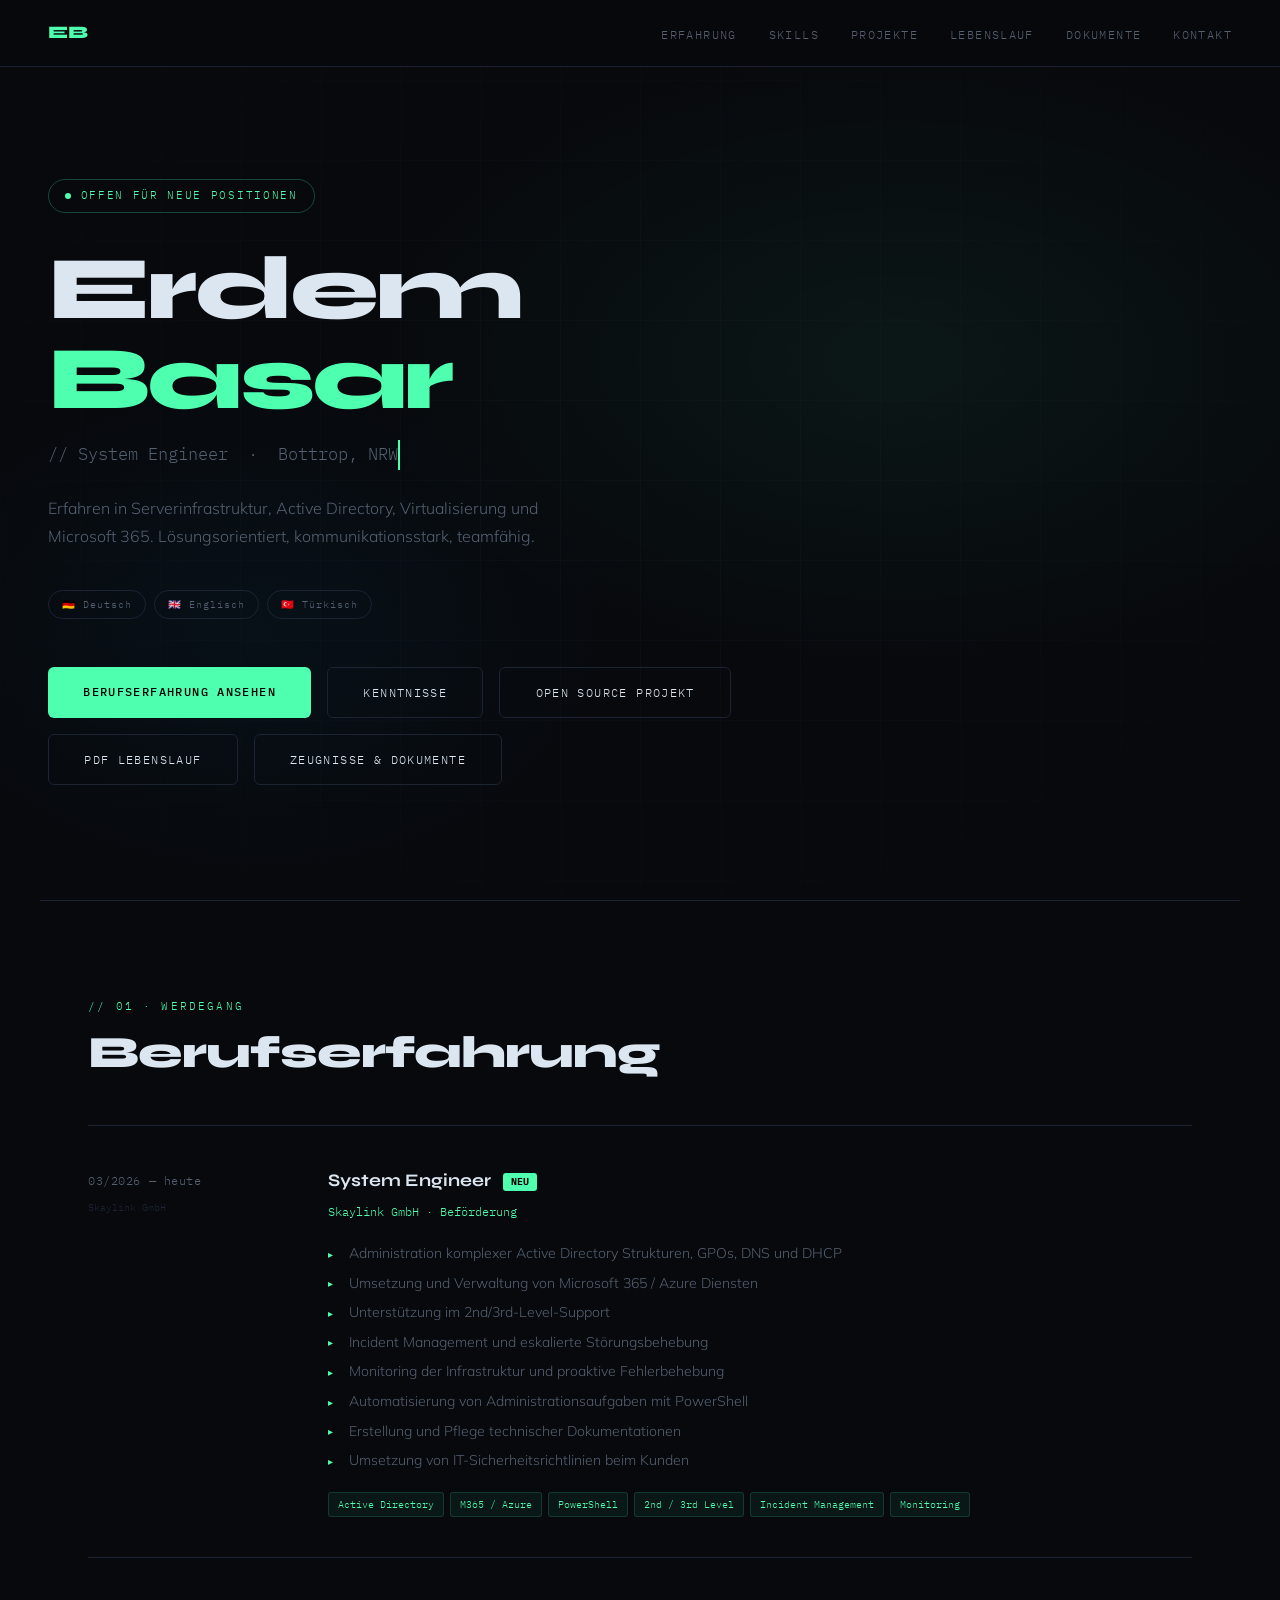
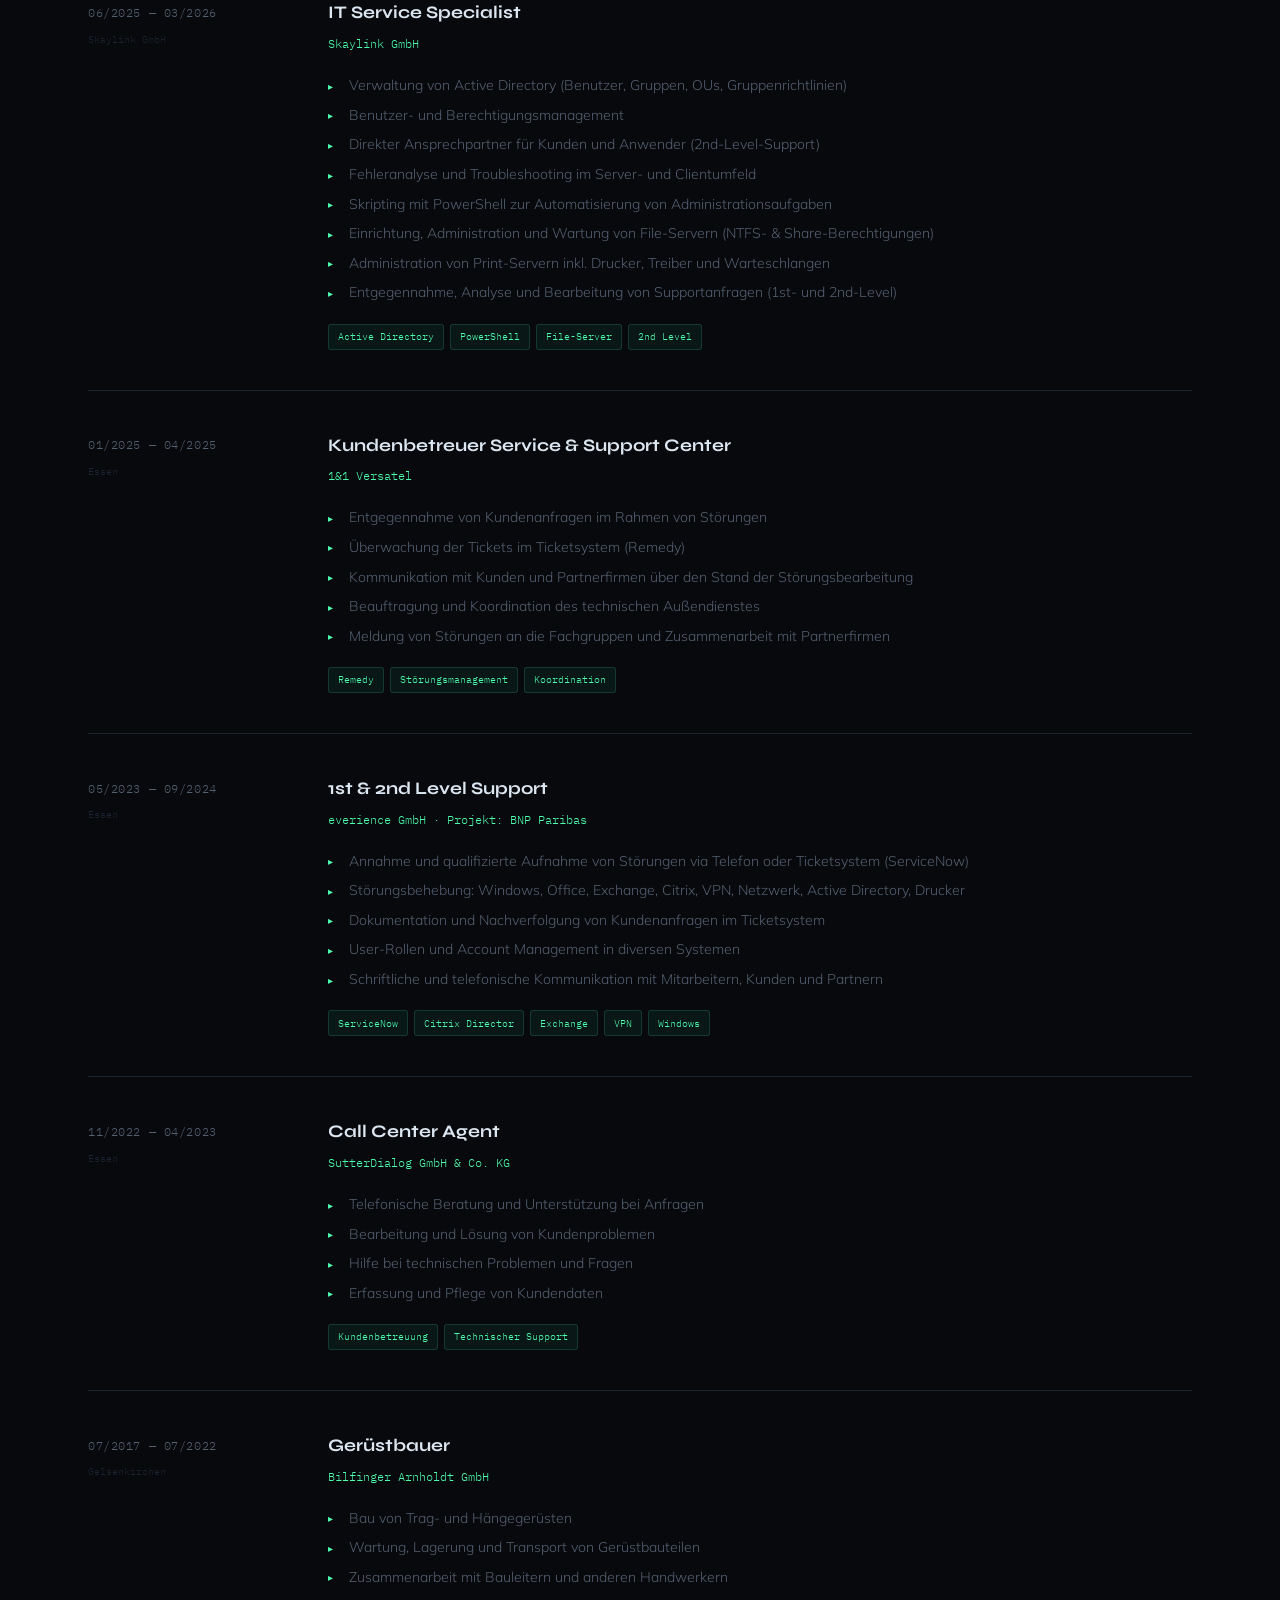
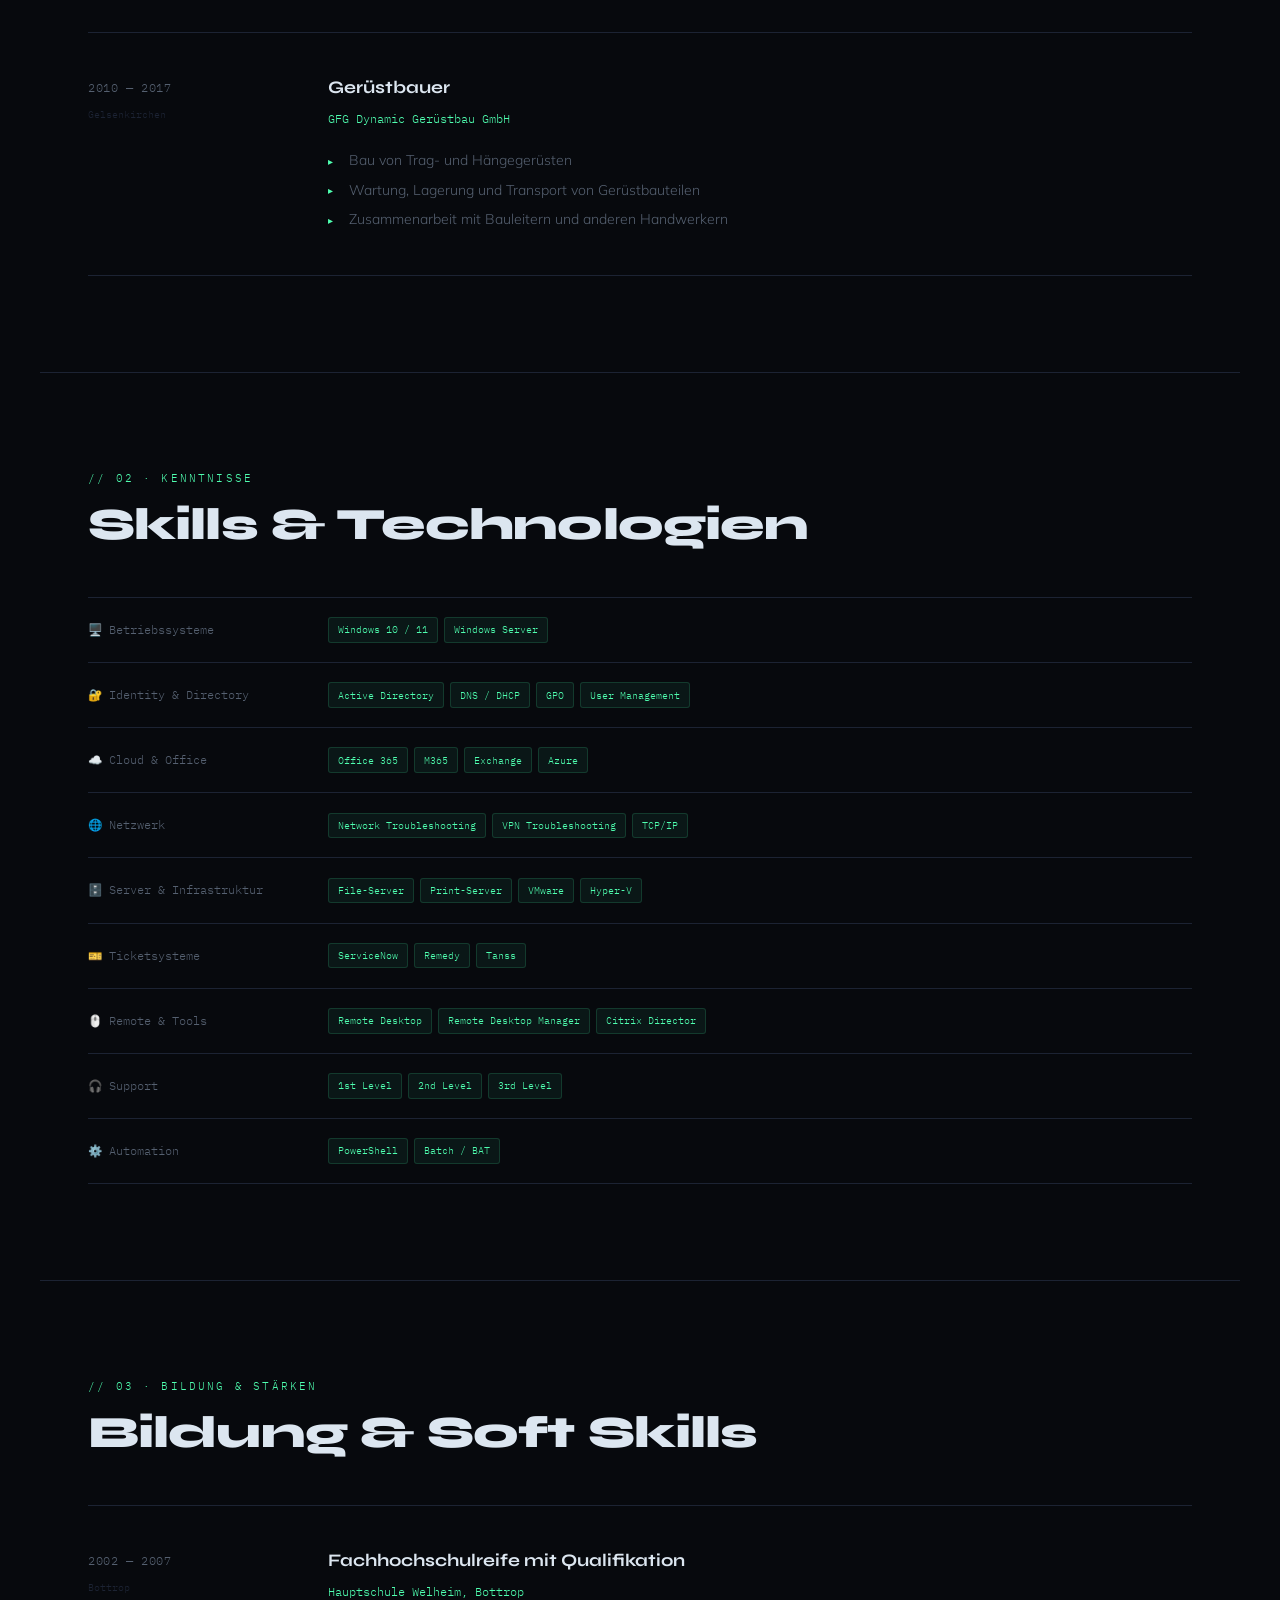
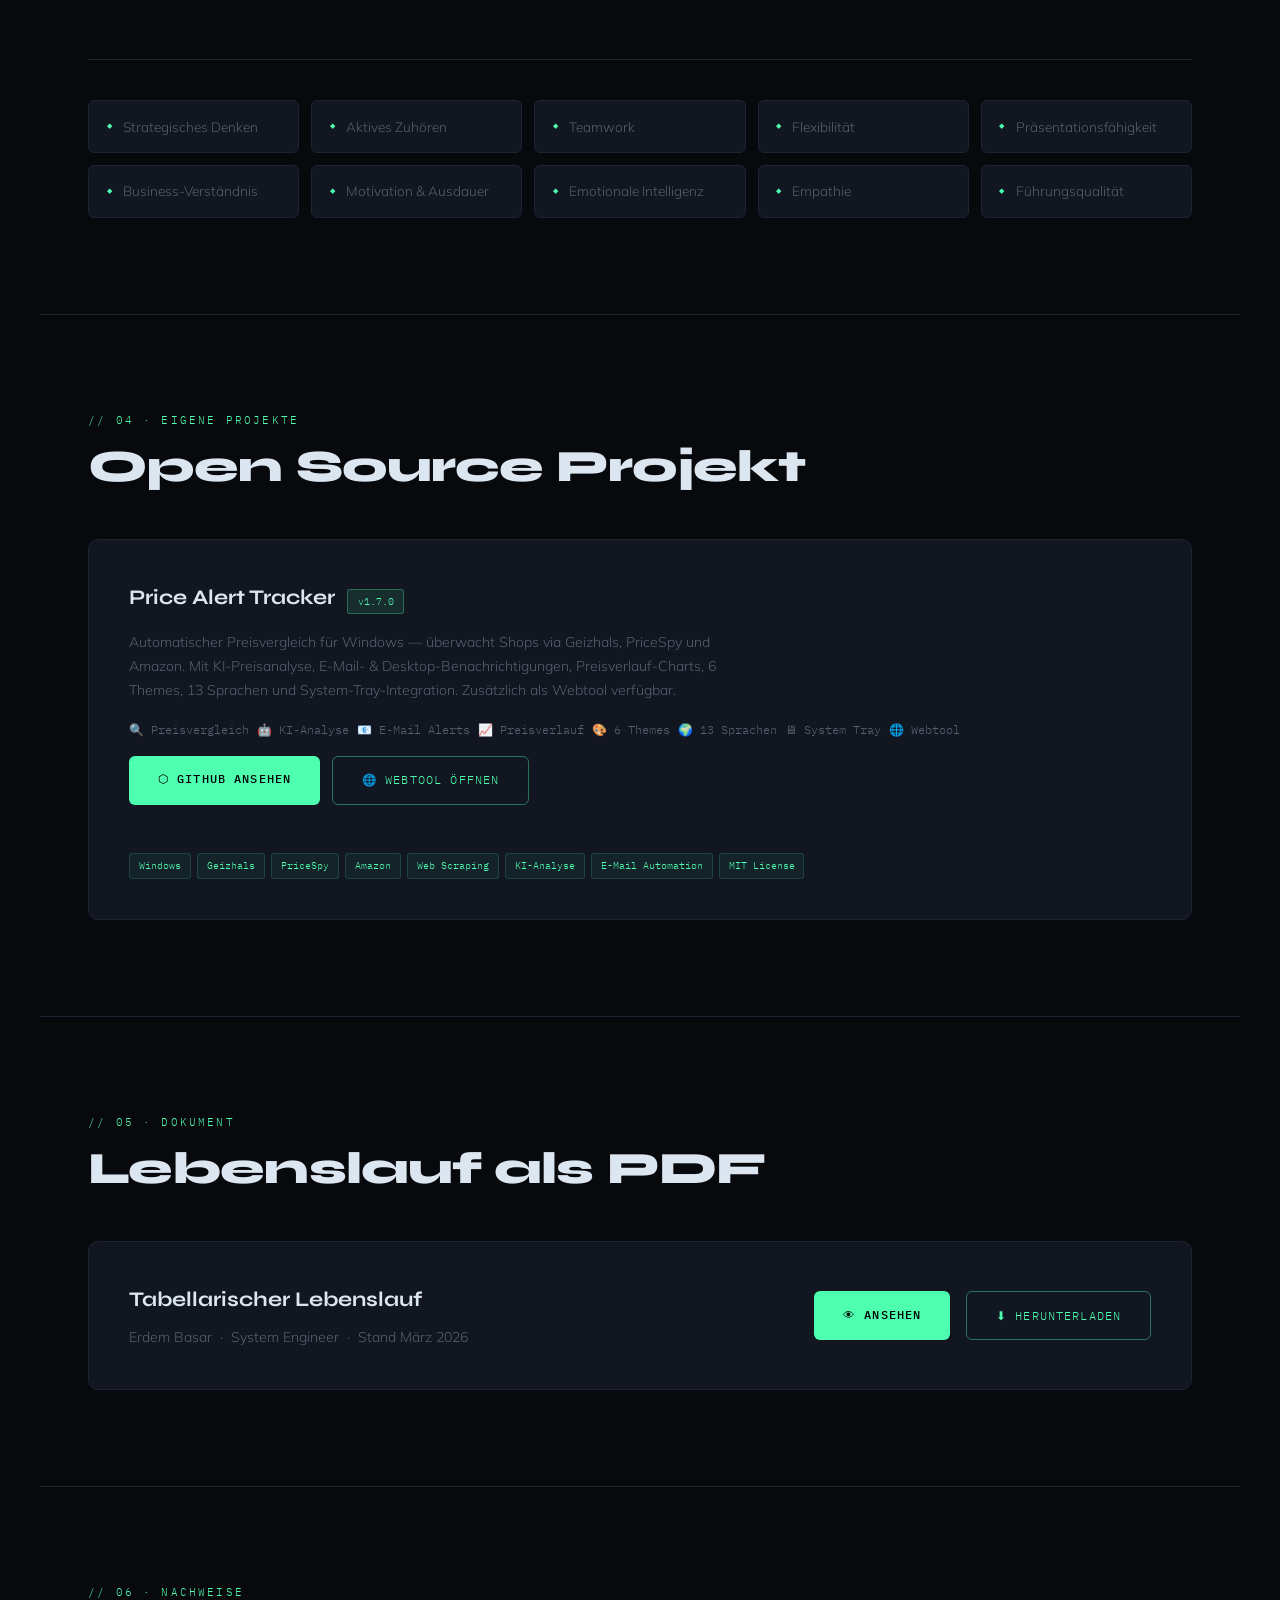
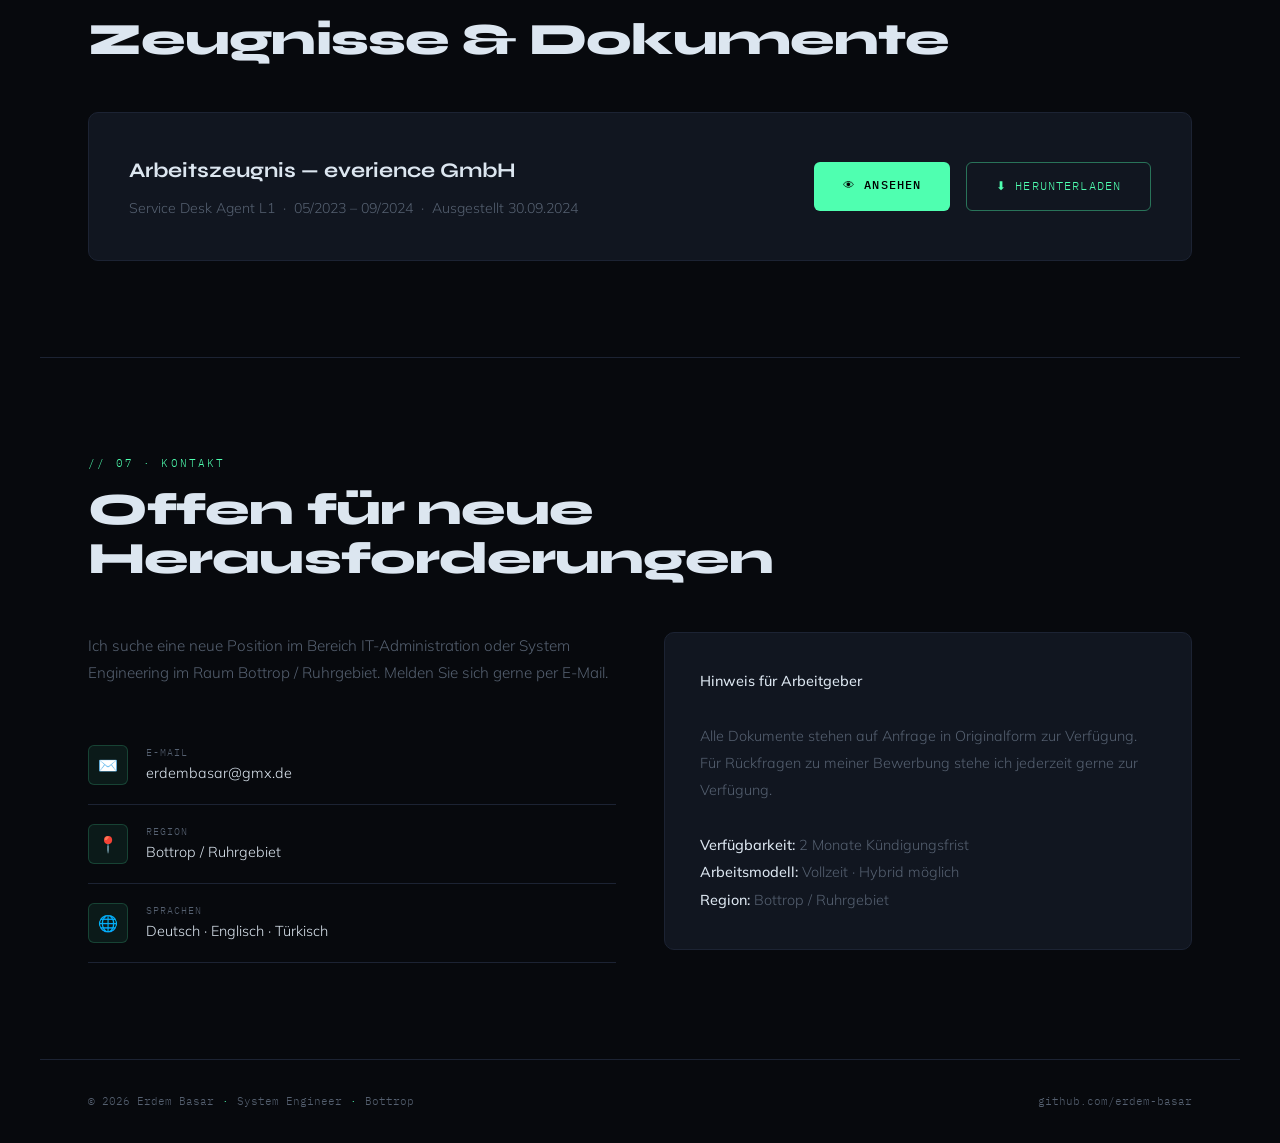
==== index.html @ 54cda522 "Update availability to 2-month notice period Co-Authored-By: Claude Opus 4.6 <noreply@anthropic.com>" ====
<!DOCTYPE html>
<html lang="de">
<head>
  <meta charset="UTF-8">
  <meta name="viewport" content="width=device-width, initial-scale=1.0">
  <title>Erdem Basar — System Engineer | IT-Spezialist</title>
  <meta name="description" content="Erdem Basar — System Engineer mit Erfahrung in IT-Infrastruktur, Netzwerktechnik und Systemadministration. Lebenslauf und Portfolio.">
  <meta name="keywords" content="Erdem Basar, System Engineer, IT-Spezialist, Systemadministrator, Netzwerktechnik, Lebenslauf">
  <meta name="author" content="Erdem Basar">
  <meta name="robots" content="index, follow">
  <link rel="canonical" href="https://erdembasar.de/">
  <meta property="og:type" content="website">
  <meta property="og:title" content="Erdem Basar — System Engineer">
  <meta property="og:description" content="System Engineer mit Erfahrung in IT-Infrastruktur, Netzwerktechnik und Systemadministration.">
  <meta property="og:url" content="https://erdembasar.de/">
  <meta property="og:locale" content="de_DE">
  <meta name="twitter:card" content="summary">
  <meta name="twitter:title" content="Erdem Basar — System Engineer">
  <meta name="twitter:description" content="System Engineer mit Erfahrung in IT-Infrastruktur, Netzwerktechnik und Systemadministration.">
  <script type="application/ld+json">
  {
    "@context": "https://schema.org",
    "@type": "Person",
    "name": "Erdem Basar",
    "jobTitle": "System Engineer",
    "url": "https://erdembasar.de",
    "sameAs": ["https://github.com/erdem-basar"]
  }
  </script>
  <link rel="icon" type="image/svg+xml" href="favicon.svg">
  <link href="https://fonts.googleapis.com/css2?family=Syne:wght@400;600;700;800&family=IBM+Plex+Mono:wght@400;500&family=Mulish:wght@300;400;500&display=swap" rel="stylesheet">
  <style>
    *, *::before, *::after { box-sizing: border-box; margin: 0; padding: 0; }
    :root {
      --bg: #07090d; --surface: #0d1117; --card: #111620;
      --border: #1c2333; --accent: #4fffb0; --text: #dce6f0;
      --muted: #556070; --syne: 'Syne', sans-serif;
      --mono: 'IBM Plex Mono', monospace; --body: 'Mulish', sans-serif;
    }
    html { scroll-behavior: smooth; }
    body { background: var(--bg); color: var(--text); font-family: var(--body); font-weight: 300; line-height: 1.75; overflow-x: hidden; }

    nav { position: fixed; top: 0; left: 0; right: 0; z-index: 99; display: flex; align-items: center; justify-content: space-between; padding: 1.1rem 3rem; background: rgba(7,9,13,.94); backdrop-filter: blur(20px); border-bottom: 1px solid var(--border); }
    .logo { font-family: var(--syne); font-weight: 800; font-size: 1.1rem; color: var(--accent); text-decoration: none; }
    .nav-links { display: flex; gap: 2rem; list-style: none; }
    .nav-links a { font-family: var(--mono); font-size: .72rem; letter-spacing: .12em; text-transform: uppercase; color: var(--muted); text-decoration: none; transition: color .2s; }
    .nav-links a { position: relative; }
    .nav-links a::after { content: ''; position: absolute; bottom: -4px; left: 0; width: 0; height: 1px; background: var(--accent); transition: width .3s ease; }
    .nav-links a:hover { color: var(--accent); }
    .nav-links a:hover::after { width: 100%; }

    .hero { min-height: 100vh; display: flex; align-items: center; padding: 9rem 3rem 5rem; position: relative; overflow: hidden; }
    .hero-bg { position: absolute; inset: 0; z-index: 0; background: radial-gradient(ellipse 60% 50% at 70% 40%, rgba(78,255,176,.06) 0%, transparent 70%), radial-gradient(ellipse 40% 40% at 20% 70%, rgba(14,165,233,.05) 0%, transparent 70%); }
    .hero-lines { position: absolute; inset: 0; z-index: 0; background-image: linear-gradient(var(--border) 1px, transparent 1px), linear-gradient(90deg, var(--border) 1px, transparent 1px); background-size: 80px 80px; mask-image: radial-gradient(ellipse 70% 70% at 50% 50%, black 20%, transparent 100%); opacity: .2; }
    .hero-content { position: relative; z-index: 1; max-width: 820px; }
    .hero-badge { display: inline-flex; align-items: center; gap: .6rem; font-family: var(--mono); font-size: .7rem; letter-spacing: .15em; text-transform: uppercase; color: var(--accent); border: 1px solid rgba(78,255,176,.25); padding: .4rem 1rem; border-radius: 100px; margin-bottom: 2rem; animation: up .7s ease both; }
    .pulse { width: 6px; height: 6px; border-radius: 50%; background: var(--accent); animation: blink 2s infinite; }
    @keyframes blink { 0%,100%{opacity:1;} 50%{opacity:.3;} }
    .hero h1 { font-family: var(--syne); font-size: clamp(3rem, 7vw, 6rem); font-weight: 800; line-height: 1; letter-spacing: -.03em; margin-bottom: 1rem; animation: up .7s .1s ease both; }
    .hero h1 em { font-style: normal; color: var(--accent); }
    .hero-role { font-family: var(--mono); font-size: clamp(.9rem, 2vw, 1.05rem); color: var(--muted); margin-bottom: 1.5rem; animation: up .7s .2s ease both; }
    .hero-desc { font-size: 1rem; color: var(--muted); max-width: 500px; margin-bottom: 2.5rem; animation: up .7s .3s ease both; }
    .hero-langs { display: flex; gap: .5rem; margin-bottom: 3rem; animation: up .7s .35s ease both; }
    .lang-pill { font-family: var(--mono); font-size: .65rem; letter-spacing: .1em; padding: .3rem .8rem; border-radius: 100px; border: 1px solid var(--border); color: var(--muted); }
    .hero-btns { display: flex; gap: 1rem; flex-wrap: wrap; animation: up .7s .4s ease both; }
    .btn { font-family: var(--mono); font-size: .72rem; letter-spacing: .12em; text-transform: uppercase; padding: .9rem 2.2rem; border-radius: 6px; text-decoration: none; cursor: pointer; transition: all .2s; display: inline-block; }
    .btn-primary { background: var(--accent); color: #000; font-weight: 500; border: none; }
    .btn-primary:hover { background: #fff; box-shadow: 0 0 40px rgba(78,255,176,.3); }
    .btn-ghost { background: transparent; color: var(--text); border: 1px solid var(--border); }
    .btn-ghost:hover { border-color: var(--accent); color: var(--accent); }
    @keyframes up { from { opacity:0; transform:translateY(20px); } to { opacity:1; transform:translateY(0); } }
    @keyframes fadeUp { from { opacity:0; transform:translateY(40px); } to { opacity:1; transform:translateY(0); } }
    @keyframes fadeLeft { from { opacity:0; transform:translateX(-30px); } to { opacity:1; transform:translateX(0); } }
    @keyframes fadeRight { from { opacity:0; transform:translateX(30px); } to { opacity:1; transform:translateX(0); } }
    @keyframes scaleIn { from { opacity:0; transform:scale(.92); } to { opacity:1; transform:scale(1); } }
    @keyframes glow { 0%,100%{ box-shadow:0 0 20px rgba(78,255,176,.05); } 50%{ box-shadow:0 0 40px rgba(78,255,176,.12); } }
    @keyframes float { 0%,100%{ transform:translateY(0); } 50%{ transform:translateY(-8px); } }
    @keyframes shimmer { 0%{ background-position:-200% 0; } 100%{ background-position:200% 0; } }

    /* Scroll reveal */
    .reveal { opacity: 0; transform: translateY(40px); transition: opacity .7s ease, transform .7s ease; }
    .reveal.visible { opacity: 1; transform: translateY(0); }
    .reveal-left { opacity: 0; transform: translateX(-30px); transition: opacity .6s ease, transform .6s ease; }
    .reveal-left.visible { opacity: 1; transform: translateX(0); }
    .reveal-right { opacity: 0; transform: translateX(30px); transition: opacity .6s ease, transform .6s ease; }
    .reveal-right.visible { opacity: 1; transform: translateX(0); }
    .reveal-scale { opacity: 0; transform: scale(.92); transition: opacity .6s ease, transform .6s ease; }
    .reveal-scale.visible { opacity: 1; transform: scale(1); }

    .section { padding: 6rem 3rem; max-width: 1200px; margin: 0 auto; }
    .section-label { font-family: var(--mono); font-size: .68rem; letter-spacing: .2em; text-transform: uppercase; color: var(--accent); margin-bottom: .75rem; }
    .section-title { font-family: var(--syne); font-size: clamp(1.8rem, 4vw, 2.8rem); font-weight: 800; line-height: 1.1; margin-bottom: 3rem; letter-spacing: -.02em; }
    .divider { height: 1px; background: var(--border); max-width: 1200px; margin: 0 auto; }

    .timeline { display: flex; flex-direction: column; }
    .tl-item { display: grid; grid-template-columns: 200px 1fr; gap: 2.5rem; padding: 2.5rem 0; border-top: 1px solid var(--border); }
    .tl-item:last-child { border-bottom: 1px solid var(--border); }
    .tl-date { font-family: var(--mono); font-size: .72rem; color: var(--muted); letter-spacing: .05em; padding-top: .3rem; }
    .tl-loc { font-family: var(--mono); font-size: .65rem; color: var(--border); margin-top: .4rem; }
    .tl-role { font-family: var(--syne); font-size: 1.1rem; font-weight: 700; margin-bottom: .25rem; }
    .tl-employer { font-family: var(--mono); font-size: .78rem; color: var(--accent); margin-bottom: 1rem; }
    .tl-list { list-style: none; }
    .tl-list li { font-size: .88rem; color: var(--muted); padding: .2rem 0 .2rem 1.3rem; position: relative; line-height: 1.65; }
    .tl-list li::before { content: '▸'; position: absolute; left: 0; color: var(--accent); font-size: .65rem; top: .42rem; }
    .tl-tags { display: flex; flex-wrap: wrap; gap: .4rem; margin-top: 1rem; }
    .tl-item { transition: transform .3s ease, border-color .3s ease; }
    .tl-item:hover { transform: translateX(6px); border-top-color: rgba(78,255,176,.3); }
    .tl-tag { font-family: var(--mono); font-size: .62rem; padding: .2rem .55rem; border-radius: 3px; background: rgba(78,255,176,.06); border: 1px solid rgba(78,255,176,.15); color: var(--accent); transition: all .25s ease; }
    .tl-tag:hover { background: rgba(78,255,176,.15); border-color: var(--accent); transform: translateY(-2px); }

    .skill-row { display: grid; grid-template-columns: 200px 1fr; gap: 2.5rem; padding: 1.2rem 0; border-top: 1px solid var(--border); align-items: center; }
    .skill-row:last-child { border-bottom: 1px solid var(--border); }
    .skill-row { transition: transform .3s ease, background .3s ease; }
    .skill-row:hover { transform: translateX(6px); background: rgba(78,255,176,.02); }
    .skill-row-label { font-family: var(--mono); font-size: .72rem; color: var(--muted); display: flex; align-items: center; gap: .5rem; }
    .skill-row-tags { display: flex; flex-wrap: wrap; gap: .4rem; }

    .soft-grid { display: grid; grid-template-columns: repeat(auto-fill, minmax(180px, 1fr)); gap: .75rem; margin-top: 2.5rem; }
    .soft-item { background: var(--card); border: 1px solid var(--border); border-radius: 6px; padding: .85rem 1.1rem; font-size: .85rem; color: var(--muted); display: flex; align-items: center; gap: .7rem; transition: all .2s; }
    .soft-item:hover { border-color: rgba(78,255,176,.3); color: var(--text); }
    .soft-item::before { content: '◆'; font-size: .45rem; color: var(--accent); flex-shrink: 0; }

    .pdf-box { background: var(--card); border: 1px solid var(--border); border-radius: 10px; padding: 2.5rem; display: flex; align-items: center; justify-content: space-between; flex-wrap: wrap; gap: 1.5rem; transition: border-color .3s ease, box-shadow .3s ease, transform .3s ease; }
    .pdf-box:hover { border-color: rgba(78,255,176,.25); box-shadow: 0 8px 30px rgba(78,255,176,.06); transform: translateY(-3px); }
    .pdf-box h3 { font-family: var(--syne); font-weight: 700; font-size: 1.3rem; margin-bottom: .4rem; }
    .pdf-box p { font-size: .88rem; color: var(--muted); }
    .pdf-btns { display: flex; gap: 1rem; flex-wrap: wrap; }
    .pdf-btn-view { font-family: var(--mono); font-size: .72rem; letter-spacing: .1em; text-transform: uppercase; padding: .85rem 1.8rem; background: var(--accent); color: #000; font-weight: 500; border-radius: 6px; text-decoration: none; transition: all .2s; }
    .pdf-btn-view:hover { background: #fff; }
    .pdf-btn-dl { font-family: var(--mono); font-size: .72rem; letter-spacing: .1em; text-transform: uppercase; padding: .85rem 1.8rem; background: transparent; color: var(--accent); border: 1px solid rgba(78,255,176,.4); border-radius: 6px; text-decoration: none; transition: all .2s; }
    .pdf-btn-dl:hover { background: rgba(78,255,176,.08); }

    .contact-wrap { display: grid; grid-template-columns: 1fr 1fr; gap: 3rem; align-items: start; }
    .contact-intro { font-size: .95rem; color: var(--muted); margin-bottom: 2.5rem; line-height: 1.8; }
    .contact-row { display: flex; align-items: center; gap: 1.1rem; padding: 1.1rem 0; border-bottom: 1px solid var(--border); }
    .contact-icon { width: 40px; height: 40px; flex-shrink: 0; background: rgba(78,255,176,.07); border: 1px solid rgba(78,255,176,.18); border-radius: 6px; display: flex; align-items: center; justify-content: center; font-size: 1rem; transition: transform .3s ease, background .3s ease; }
    .contact-row:hover .contact-icon { transform: scale(1.1); background: rgba(78,255,176,.14); }
    .contact-lbl { font-family: var(--mono); font-size: .62rem; color: var(--muted); letter-spacing: .1em; text-transform: uppercase; }
    .contact-val { font-size: .9rem; color: var(--text); }
    .contact-card { background: var(--card); border: 1px solid var(--border); border-radius: 10px; padding: 2.2rem; font-size: .9rem; color: var(--muted); line-height: 1.9; transition: border-color .3s ease, box-shadow .3s ease; animation: glow 4s ease-in-out infinite; }
    .contact-card:hover { border-color: rgba(78,255,176,.25); }
    .contact-card strong { color: var(--text); font-weight: 500; }

    footer { border-top: 1px solid var(--border); padding: 2rem 3rem; display: flex; align-items: center; justify-content: space-between; max-width: 1200px; margin: 0 auto; }
    footer p { font-family: var(--mono); font-size: .68rem; color: var(--muted); }
    .dot { color: var(--accent); margin: 0 .5rem; }

    @media (max-width: 768px) {
      nav { padding: 1rem 1.5rem; } .nav-links { display: none; }
      .hero { padding: 7rem 1.5rem 4rem; }
      .section { padding: 4rem 1.5rem; }
      .tl-item, .skill-row { grid-template-columns: 1fr; gap: .5rem; }
      .contact-wrap { grid-template-columns: 1fr; }
      .pdf-box { flex-direction: column; }
      footer { flex-direction: column; gap: .5rem; text-align: center; padding: 1.5rem; }
    }
  </style>
</head>
<body>

<nav>
  <a href="#" class="logo">EB</a>
  <ul class="nav-links">
    <li><a href="#erfahrung">Erfahrung</a></li>
    <li><a href="#skills">Skills</a></li>
    <li><a href="#projekte">Projekte</a></li>
    <li><a href="#lebenslauf">Lebenslauf</a></li>
    <li><a href="#dokumente">Dokumente</a></li>
    <li><a href="#kontakt">Kontakt</a></li>
  </ul>
</nav>

<section class="hero" style="max-width:100%;">
  <div class="hero-bg"></div>
  <div class="hero-lines"></div>
  <div class="hero-content">
    <div class="hero-badge"><span class="pulse"></span> Offen für neue Positionen</div>
    <h1>Erdem<br><em>Basar</em></h1>
    <div class="hero-role">// System Engineer &nbsp;·&nbsp; Bottrop, NRW</div>
    <p class="hero-desc">Erfahren in Serverinfrastruktur, Active Directory, Virtualisierung und Microsoft 365. Lösungsorientiert, kommunikationsstark, teamfähig.</p>
    <div class="hero-langs">
      <span class="lang-pill">🇩🇪 Deutsch</span>
      <span class="lang-pill">🇬🇧 Englisch</span>
      <span class="lang-pill">🇹🇷 Türkisch</span>
    </div>
    <div class="hero-btns">
      <a href="#erfahrung" class="btn btn-primary">Berufserfahrung ansehen</a>
      <a href="#skills" class="btn btn-ghost">Kenntnisse</a>
      <a href="#projekte" class="btn btn-ghost">Open Source Projekt</a>
      <a href="#lebenslauf" class="btn btn-ghost">PDF Lebenslauf</a>
      <a href="#dokumente" class="btn btn-ghost">Zeugnisse &amp; Dokumente</a>
    </div>
  </div>
</section>

<div class="divider"></div>

<!-- BERUFSERFAHRUNG -->
<div class="section" id="erfahrung">
  <div class="section-label reveal">// 01 · Werdegang</div>
  <h2 class="section-title reveal">Berufserfahrung</h2>
  <div class="timeline">

    <div class="tl-item reveal">
      <div><div class="tl-date">03/2026 — heute</div><div class="tl-loc">Skaylink GmbH</div></div>
      <div>
        <div class="tl-role">System Engineer <span style="font-family:var(--mono);font-size:.62rem;color:#000;background:var(--accent);padding:.15rem .5rem;border-radius:3px;margin-left:.5rem;vertical-align:middle;">NEU</span></div>
        <div class="tl-employer">Skaylink GmbH · Beförderung</div>
        <ul class="tl-list">
          <li>Administration komplexer Active Directory Strukturen, GPOs, DNS und DHCP</li>
          <li>Umsetzung und Verwaltung von Microsoft 365 / Azure Diensten</li>
          <li>Unterstützung im 2nd/3rd-Level-Support</li>
          <li>Incident Management und eskalierte Störungsbehebung</li>
          <li>Monitoring der Infrastruktur und proaktive Fehlerbehebung</li>
          <li>Automatisierung von Administrationsaufgaben mit PowerShell</li>
          <li>Erstellung und Pflege technischer Dokumentationen</li>
          <li>Umsetzung von IT-Sicherheitsrichtlinien beim Kunden</li>
        </ul>
        <div class="tl-tags"><span class="tl-tag">Active Directory</span><span class="tl-tag">M365 / Azure</span><span class="tl-tag">PowerShell</span><span class="tl-tag">2nd / 3rd Level</span><span class="tl-tag">Incident Management</span><span class="tl-tag">Monitoring</span></div>
      </div>
    </div>

    <div class="tl-item reveal">
      <div><div class="tl-date">06/2025 — 03/2026</div><div class="tl-loc">Skaylink GmbH</div></div>
      <div>
        <div class="tl-role">IT Service Specialist</div>
        <div class="tl-employer">Skaylink GmbH</div>
        <ul class="tl-list">
          <li>Verwaltung von Active Directory (Benutzer, Gruppen, OUs, Gruppenrichtlinien)</li>
          <li>Benutzer- und Berechtigungsmanagement</li>
          <li>Direkter Ansprechpartner für Kunden und Anwender (2nd-Level-Support)</li>
          <li>Fehleranalyse und Troubleshooting im Server- und Clientumfeld</li>
          <li>Skripting mit PowerShell zur Automatisierung von Administrationsaufgaben</li>
          <li>Einrichtung, Administration und Wartung von File-Servern (NTFS- &amp; Share-Berechtigungen)</li>
          <li>Administration von Print-Servern inkl. Drucker, Treiber und Warteschlangen</li>
          <li>Entgegennahme, Analyse und Bearbeitung von Supportanfragen (1st- und 2nd-Level)</li>
        </ul>
        <div class="tl-tags"><span class="tl-tag">Active Directory</span><span class="tl-tag">PowerShell</span><span class="tl-tag">File-Server</span><span class="tl-tag">2nd Level</span></div>
      </div>
    </div>

    <div class="tl-item reveal">
      <div><div class="tl-date">01/2025 — 04/2025</div><div class="tl-loc">Essen</div></div>
      <div>
        <div class="tl-role">Kundenbetreuer Service &amp; Support Center</div>
        <div class="tl-employer">1&amp;1 Versatel</div>
        <ul class="tl-list">
          <li>Entgegennahme von Kundenanfragen im Rahmen von Störungen</li>
          <li>Überwachung der Tickets im Ticketsystem (Remedy)</li>
          <li>Kommunikation mit Kunden und Partnerfirmen über den Stand der Störungsbearbeitung</li>
          <li>Beauftragung und Koordination des technischen Außendienstes</li>
          <li>Meldung von Störungen an die Fachgruppen und Zusammenarbeit mit Partnerfirmen</li>
        </ul>
        <div class="tl-tags"><span class="tl-tag">Remedy</span><span class="tl-tag">Störungsmanagement</span><span class="tl-tag">Koordination</span></div>
      </div>
    </div>

    <div class="tl-item reveal">
      <div><div class="tl-date">05/2023 — 09/2024</div><div class="tl-loc">Essen</div></div>
      <div>
        <div class="tl-role">1st &amp; 2nd Level Support</div>
        <div class="tl-employer">everience GmbH · Projekt: BNP Paribas</div>
        <ul class="tl-list">
          <li>Annahme und qualifizierte Aufnahme von Störungen via Telefon oder Ticketsystem (ServiceNow)</li>
          <li>Störungsbehebung: Windows, Office, Exchange, Citrix, VPN, Netzwerk, Active Directory, Drucker</li>
          <li>Dokumentation und Nachverfolgung von Kundenanfragen im Ticketsystem</li>
          <li>User-Rollen und Account Management in diversen Systemen</li>
          <li>Schriftliche und telefonische Kommunikation mit Mitarbeitern, Kunden und Partnern</li>
        </ul>
        <div class="tl-tags"><span class="tl-tag">ServiceNow</span><span class="tl-tag">Citrix Director</span><span class="tl-tag">Exchange</span><span class="tl-tag">VPN</span><span class="tl-tag">Windows</span></div>
      </div>
    </div>

    <div class="tl-item reveal">
      <div><div class="tl-date">11/2022 — 04/2023</div><div class="tl-loc">Essen</div></div>
      <div>
        <div class="tl-role">Call Center Agent</div>
        <div class="tl-employer">SutterDialog GmbH &amp; Co. KG</div>
        <ul class="tl-list">
          <li>Telefonische Beratung und Unterstützung bei Anfragen</li>
          <li>Bearbeitung und Lösung von Kundenproblemen</li>
          <li>Hilfe bei technischen Problemen und Fragen</li>
          <li>Erfassung und Pflege von Kundendaten</li>
        </ul>
        <div class="tl-tags"><span class="tl-tag">Kundenbetreuung</span><span class="tl-tag">Technischer Support</span></div>
      </div>
    </div>

    <div class="tl-item reveal">
      <div><div class="tl-date">07/2017 — 07/2022</div><div class="tl-loc">Gelsenkirchen</div></div>
      <div>
        <div class="tl-role">Gerüstbauer</div>
        <div class="tl-employer">Bilfinger Arnholdt GmbH</div>
        <ul class="tl-list">
          <li>Bau von Trag- und Hängegerüsten</li>
          <li>Wartung, Lagerung und Transport von Gerüstbauteilen</li>
          <li>Zusammenarbeit mit Bauleitern und anderen Handwerkern</li>
        </ul>
      </div>
    </div>

    <div class="tl-item reveal">
      <div><div class="tl-date">2010 — 2017</div><div class="tl-loc">Gelsenkirchen</div></div>
      <div>
        <div class="tl-role">Gerüstbauer</div>
        <div class="tl-employer">GFG Dynamic Gerüstbau GmbH</div>
        <ul class="tl-list">
          <li>Bau von Trag- und Hängegerüsten</li>
          <li>Wartung, Lagerung und Transport von Gerüstbauteilen</li>
          <li>Zusammenarbeit mit Bauleitern und anderen Handwerkern</li>
        </ul>
      </div>
    </div>

  </div>
</div>

<div class="divider"></div>

<!-- SKILLS -->
<div class="section" id="skills">
  <div class="section-label reveal">// 02 · Kenntnisse</div>
  <h2 class="section-title reveal">Skills &amp; Technologien</h2>
  <div class="timeline">

    <div class="skill-row reveal">
      <div class="skill-row-label">🖥️ Betriebssysteme</div>
      <div class="skill-row-tags"><span class="tl-tag">Windows 10 / 11</span><span class="tl-tag">Windows Server</span></div>
    </div>

    <div class="skill-row reveal">
      <div class="skill-row-label">🔐 Identity &amp; Directory</div>
      <div class="skill-row-tags"><span class="tl-tag">Active Directory</span><span class="tl-tag">DNS / DHCP</span><span class="tl-tag">GPO</span><span class="tl-tag">User Management</span></div>
    </div>

    <div class="skill-row reveal">
      <div class="skill-row-label">☁️ Cloud &amp; Office</div>
      <div class="skill-row-tags"><span class="tl-tag">Office 365</span><span class="tl-tag">M365</span><span class="tl-tag">Exchange</span><span class="tl-tag">Azure</span></div>
    </div>

    <div class="skill-row reveal">
      <div class="skill-row-label">🌐 Netzwerk</div>
      <div class="skill-row-tags"><span class="tl-tag">Network Troubleshooting</span><span class="tl-tag">VPN Troubleshooting</span><span class="tl-tag">TCP/IP</span></div>
    </div>

    <div class="skill-row reveal">
      <div class="skill-row-label">🗄️ Server &amp; Infrastruktur</div>
      <div class="skill-row-tags"><span class="tl-tag">File-Server</span><span class="tl-tag">Print-Server</span><span class="tl-tag">VMware</span><span class="tl-tag">Hyper-V</span></div>
    </div>

    <div class="skill-row reveal">
      <div class="skill-row-label">🎫 Ticketsysteme</div>
      <div class="skill-row-tags"><span class="tl-tag">ServiceNow</span><span class="tl-tag">Remedy</span><span class="tl-tag">Tanss</span></div>
    </div>

    <div class="skill-row reveal">
      <div class="skill-row-label">🖱️ Remote &amp; Tools</div>
      <div class="skill-row-tags"><span class="tl-tag">Remote Desktop</span><span class="tl-tag">Remote Desktop Manager</span><span class="tl-tag">Citrix Director</span></div>
    </div>

    <div class="skill-row reveal">
      <div class="skill-row-label">🎧 Support</div>
      <div class="skill-row-tags"><span class="tl-tag">1st Level</span><span class="tl-tag">2nd Level</span><span class="tl-tag">3rd Level</span></div>
    </div>

    <div class="skill-row reveal">
      <div class="skill-row-label">⚙️ Automation</div>
      <div class="skill-row-tags"><span class="tl-tag">PowerShell</span><span class="tl-tag">Batch / BAT</span></div>
    </div>

  </div>
</div>

<div class="divider"></div>

<!-- BILDUNG & SOFT SKILLS -->
<div class="section">
  <div class="section-label reveal">// 03 · Bildung &amp; Stärken</div>
  <h2 class="section-title reveal">Bildung &amp; Soft Skills</h2>
  <div class="tl-item" style="border-top:1px solid var(--border);border-bottom:1px solid var(--border);">
    <div><div class="tl-date">2002 — 2007</div><div class="tl-loc">Bottrop</div></div>
    <div>
      <div class="tl-role">Fachhochschulreife mit Qualifikation</div>
      <div class="tl-employer">Hauptschule Welheim, Bottrop</div>
    </div>
  </div>
  <div class="soft-grid">
    <div class="soft-item reveal">Strategisches Denken</div>
    <div class="soft-item reveal">Aktives Zuhören</div>
    <div class="soft-item reveal">Teamwork</div>
    <div class="soft-item reveal">Flexibilität</div>
    <div class="soft-item reveal">Präsentationsfähigkeit</div>
    <div class="soft-item reveal">Business-Verständnis</div>
    <div class="soft-item reveal">Motivation &amp; Ausdauer</div>
    <div class="soft-item reveal">Emotionale Intelligenz</div>
    <div class="soft-item reveal">Empathie</div>
    <div class="soft-item reveal">Führungsqualität</div>
  </div>
</div>

<div class="divider"></div>

<!-- PROJEKTE -->
<div class="section" id="projekte">
  <div class="section-label reveal">// 04 · Eigene Projekte</div>
  <h2 class="section-title reveal">Open Source Projekt</h2>
  <div class="pdf-box reveal-scale" style="flex-direction:column; align-items:flex-start; gap:2rem;">
    <div style="display:flex; justify-content:space-between; align-items:flex-start; width:100%; flex-wrap:wrap; gap:1rem;">
      <div>
        <div style="display:flex; align-items:center; gap:.75rem; margin-bottom:.5rem;">
          <h3 style="font-family:var(--syne); font-size:1.3rem; font-weight:700;">Price Alert Tracker</h3>
          <span style="font-family:var(--mono); font-size:.62rem; background:rgba(78,255,176,.1); border:1px solid rgba(78,255,176,.3); color:var(--accent); padding:.2rem .6rem; border-radius:3px;">v1.7.0</span>
        </div>
        <p style="font-size:.88rem; color:var(--muted); max-width:600px; line-height:1.7; margin-bottom:1rem;">Automatischer Preisvergleich für Windows — überwacht Shops via Geizhals, PriceSpy und Amazon. Mit KI-Preisanalyse, E-Mail- &amp; Desktop-Benachrichtigungen, Preisverlauf-Charts, 6 Themes, 13 Sprachen und System-Tray-Integration. Zusätzlich als Webtool verfügbar.</p>
        <div style="display:flex; flex-wrap:wrap; gap:.5rem; font-size:.75rem; color:var(--muted); font-family:var(--mono);">
          <span>🔍 Preisvergleich</span>
          <span>🤖 KI-Analyse</span>
          <span>📧 E-Mail Alerts</span>
          <span>📈 Preisverlauf</span>
          <span>🎨 6 Themes</span>
          <span>🌍 13 Sprachen</span>
          <span>🖥 System Tray</span>
          <span>🌐 Webtool</span>
        </div>
      </div>
      <div style="display:flex; gap:.75rem; flex-wrap:wrap;">
        <a href="https://github.com/erdem-basar/price-alert-tracker" target="_blank" class="pdf-btn-view" style="white-space:nowrap;">⬡ GitHub ansehen</a>
        <a href="https://preisalarm.erdembasar.de" target="_blank" class="pdf-btn-dl" style="white-space:nowrap;">🌐 Webtool öffnen</a>
      </div>
    </div>
    <div class="tl-tags">
      <span class="tl-tag">Windows</span>
      <span class="tl-tag">Geizhals</span>
      <span class="tl-tag">PriceSpy</span>
      <span class="tl-tag">Amazon</span>
      <span class="tl-tag">Web Scraping</span>
      <span class="tl-tag">KI-Analyse</span>
      <span class="tl-tag">E-Mail Automation</span>
      <span class="tl-tag">MIT License</span>
    </div>
  </div>
</div>

<div class="divider"></div>

<!-- LEBENSLAUF -->
<div class="section" id="lebenslauf">
  <div class="section-label reveal">// 05 · Dokument</div>
  <h2 class="section-title reveal">Lebenslauf als PDF</h2>
  <div class="pdf-box reveal-scale" style="flex-direction:column;align-items:stretch;">
    <div style="display:flex;align-items:center;justify-content:space-between;flex-wrap:wrap;gap:1rem;">
      <div>
        <h3>Tabellarischer Lebenslauf</h3>
        <p>Erdem Basar &nbsp;·&nbsp; System Engineer &nbsp;·&nbsp; Stand März 2026</p>
      </div>
      <div class="pdf-btns">
        <a href="javascript:void(0)" class="pdf-btn-view" onclick="togglePdf('pdf-lebenslauf',this)">👁 Ansehen</a>
        <a href="Lebenslauf.pdf" download class="pdf-btn-dl">⬇ Herunterladen</a>
      </div>
    </div>
    <div id="pdf-lebenslauf" class="pdf-embed" style="display:none;margin-top:1.5rem;">
      <iframe src="Lebenslauf.pdf" style="width:100%;height:80vh;border:1px solid var(--border);border-radius:8px;background:#111620;"></iframe>
    </div>
  </div>
</div>

<div class="divider"></div>

<!-- DOKUMENTE -->
<div class="section" id="dokumente">
  <div class="section-label reveal">// 06 · Nachweise</div>
  <h2 class="section-title reveal">Zeugnisse &amp; Dokumente</h2>
  <div class="pdf-box reveal-scale" style="flex-direction:column;align-items:stretch;">
    <div style="display:flex;align-items:center;justify-content:space-between;flex-wrap:wrap;gap:1rem;">
      <div>
        <h3>Arbeitszeugnis — everience GmbH</h3>
        <p>Service Desk Agent L1 &nbsp;·&nbsp; 05/2023 – 09/2024 &nbsp;·&nbsp; Ausgestellt 30.09.2024</p>
      </div>
      <div class="pdf-btns">
        <a href="javascript:void(0)" class="pdf-btn-view" onclick="togglePdf('pdf-zeugnis',this)">👁 Ansehen</a>
        <a href="Erdem_Basar_Zeugnis.pdf" download class="pdf-btn-dl">⬇ Herunterladen</a>
      </div>
    </div>
    <div id="pdf-zeugnis" class="pdf-embed" style="display:none;margin-top:1.5rem;">
      <iframe src="Erdem_Basar_Zeugnis.pdf" style="width:100%;height:80vh;border:1px solid var(--border);border-radius:8px;background:#111620;"></iframe>
    </div>
  </div>
</div>

<div class="divider"></div>

<!-- KONTAKT -->
<div class="section" id="kontakt">
  <div class="section-label reveal">// 07 · Kontakt</div>
  <h2 class="section-title reveal">Offen für neue<br>Herausforderungen</h2>
  <div class="contact-wrap reveal">
    <div>
      <p class="contact-intro">Ich suche eine neue Position im Bereich IT-Administration oder System Engineering im Raum Bottrop / Ruhrgebiet. Melden Sie sich gerne per E-Mail.</p>
      <div class="contact-row">
        <div class="contact-icon">✉️</div>
        <div>
          <div class="contact-lbl">E-Mail</div>
          <div class="contact-val"><a href="/cdn-cgi/l/email-protection#680d1a0c0d050a091b091a280f0510460c0d" style="color:var(--text);text-decoration:none;transition:color .2s;" onmouseover="this.style.color='var(--accent)'" onmouseout="this.style.color='var(--text)'">erdembasar&#64;gmx.de</a></div>
        </div>
      </div>
      <div class="contact-row">
        <div class="contact-icon">📍</div>
        <div>
          <div class="contact-lbl">Region</div>
          <div class="contact-val">Bottrop / Ruhrgebiet</div>
        </div>
      </div>
      <div class="contact-row">
        <div class="contact-icon">🌐</div>
        <div>
          <div class="contact-lbl">Sprachen</div>
          <div class="contact-val">Deutsch · Englisch · Türkisch</div>
        </div>
      </div>
    </div>
    <div class="contact-card">
      <strong>Hinweis für Arbeitgeber</strong><br><br>
      Alle Dokumente stehen auf Anfrage in Originalform zur Verfügung. Für Rückfragen zu meiner Bewerbung stehe ich jederzeit gerne zur Verfügung.<br><br>
      <strong>Verfügbarkeit:</strong> 2 Monate Kündigungsfrist<br>
      <strong>Arbeitsmodell:</strong> Vollzeit · Hybrid möglich<br>
      <strong>Region:</strong> Bottrop / Ruhrgebiet
    </div>
  </div>
</div>

<footer>
  <p>© 2026 Erdem Basar<span class="dot">·</span>System Engineer<span class="dot">·</span>Bottrop</p>
  <p><a href="https://github.com/erdem-basar" target="_blank" style="color:var(--muted);text-decoration:none;transition:color .2s;">github.com/erdem-basar</a></p>
</footer>

<script>
// Scroll reveal with stagger
(function() {
  var reveals = document.querySelectorAll('.reveal, .reveal-left, .reveal-right, .reveal-scale');
  var observer = new IntersectionObserver(function(entries) {
    entries.forEach(function(entry) {
      if (entry.isIntersecting) {
        // Stagger siblings
        var parent = entry.target.parentElement;
        var siblings = parent.querySelectorAll('.reveal, .reveal-left, .reveal-right, .reveal-scale');
        var idx = Array.from(siblings).indexOf(entry.target);
        var delay = Math.min(idx * 80, 400);
        entry.target.style.transitionDelay = delay + 'ms';
        entry.target.classList.add('visible');
        observer.unobserve(entry.target);
      }
    });
  }, { threshold: 0.1, rootMargin: '0px 0px -40px 0px' });
  reveals.forEach(function(el) { observer.observe(el); });

  // Toggle inline PDF viewer
  window.togglePdf = function(id, btn) {
    var el = document.getElementById(id);
    if (el.style.display === 'none') {
      el.style.display = 'block';
      btn.textContent = '✕ Schließen';
    } else {
      el.style.display = 'none';
      btn.textContent = '👁 Ansehen';
    }
  };

  // Parallax on hero background
  var heroBg = document.querySelector('.hero-bg');
  if (heroBg) {
    window.addEventListener('scroll', function() {
      var y = window.scrollY;
      if (y < 1200) {
        heroBg.style.transform = 'translateY(' + (y * 0.3) + 'px)';
      }
    }, { passive: true });
  }

  // Magnetic effect on hero buttons
  var btns = document.querySelectorAll('.hero-btns .btn');
  btns.forEach(function(btn) {
    btn.addEventListener('mousemove', function(e) {
      var rect = btn.getBoundingClientRect();
      var x = e.clientX - rect.left - rect.width / 2;
      var y = e.clientY - rect.top - rect.height / 2;
      btn.style.transform = 'translate(' + (x * 0.15) + 'px, ' + (y * 0.15) + 'px)';
    });
    btn.addEventListener('mouseleave', function() {
      btn.style.transform = '';
    });
  });

  // Typing cursor on hero role
  var role = document.querySelector('.hero-role');
  if (role) {
    role.style.borderRight = '2px solid var(--accent)';
    role.style.display = 'inline-block';
    role.style.animation = 'up .7s .2s ease both';
    setInterval(function() {
      role.style.borderRightColor = role.style.borderRightColor === 'transparent' ? 'var(--accent)' : 'transparent';
    }, 530);
  }
})();
</script>
</body>
</html>
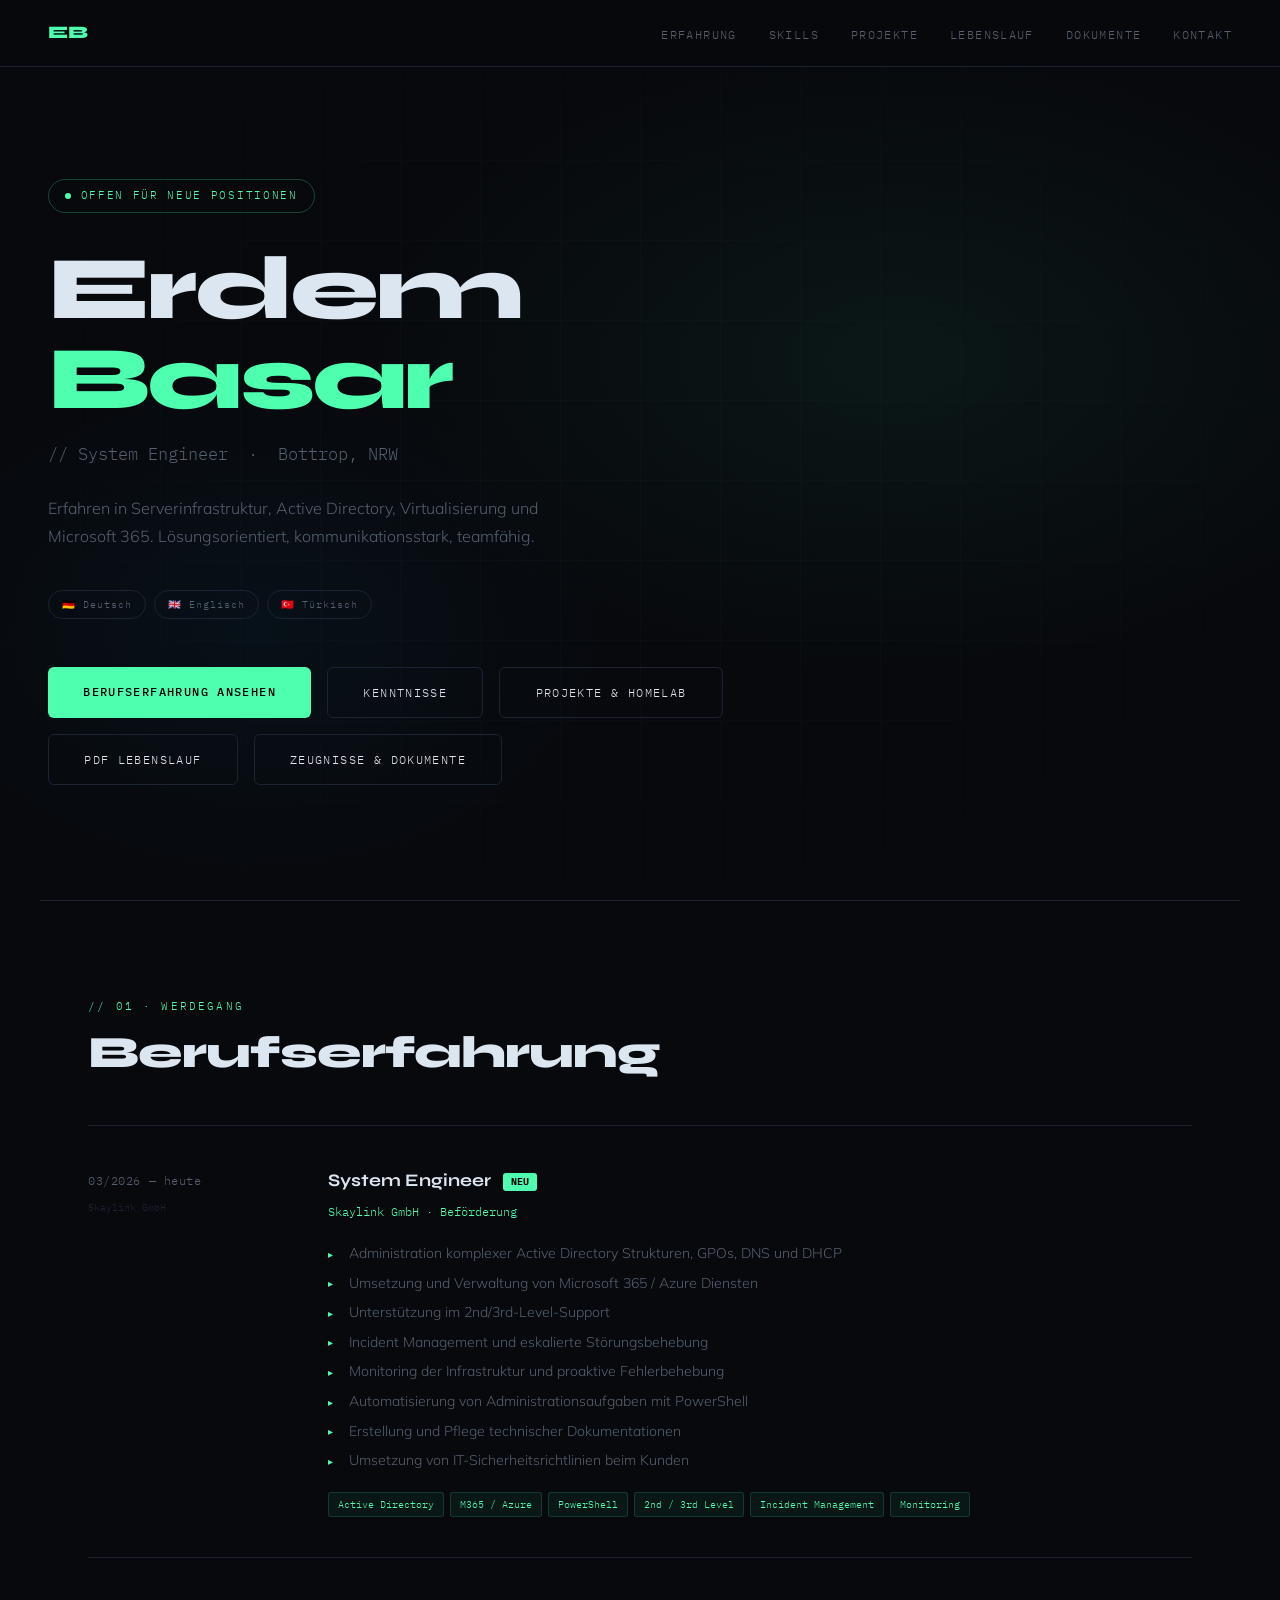
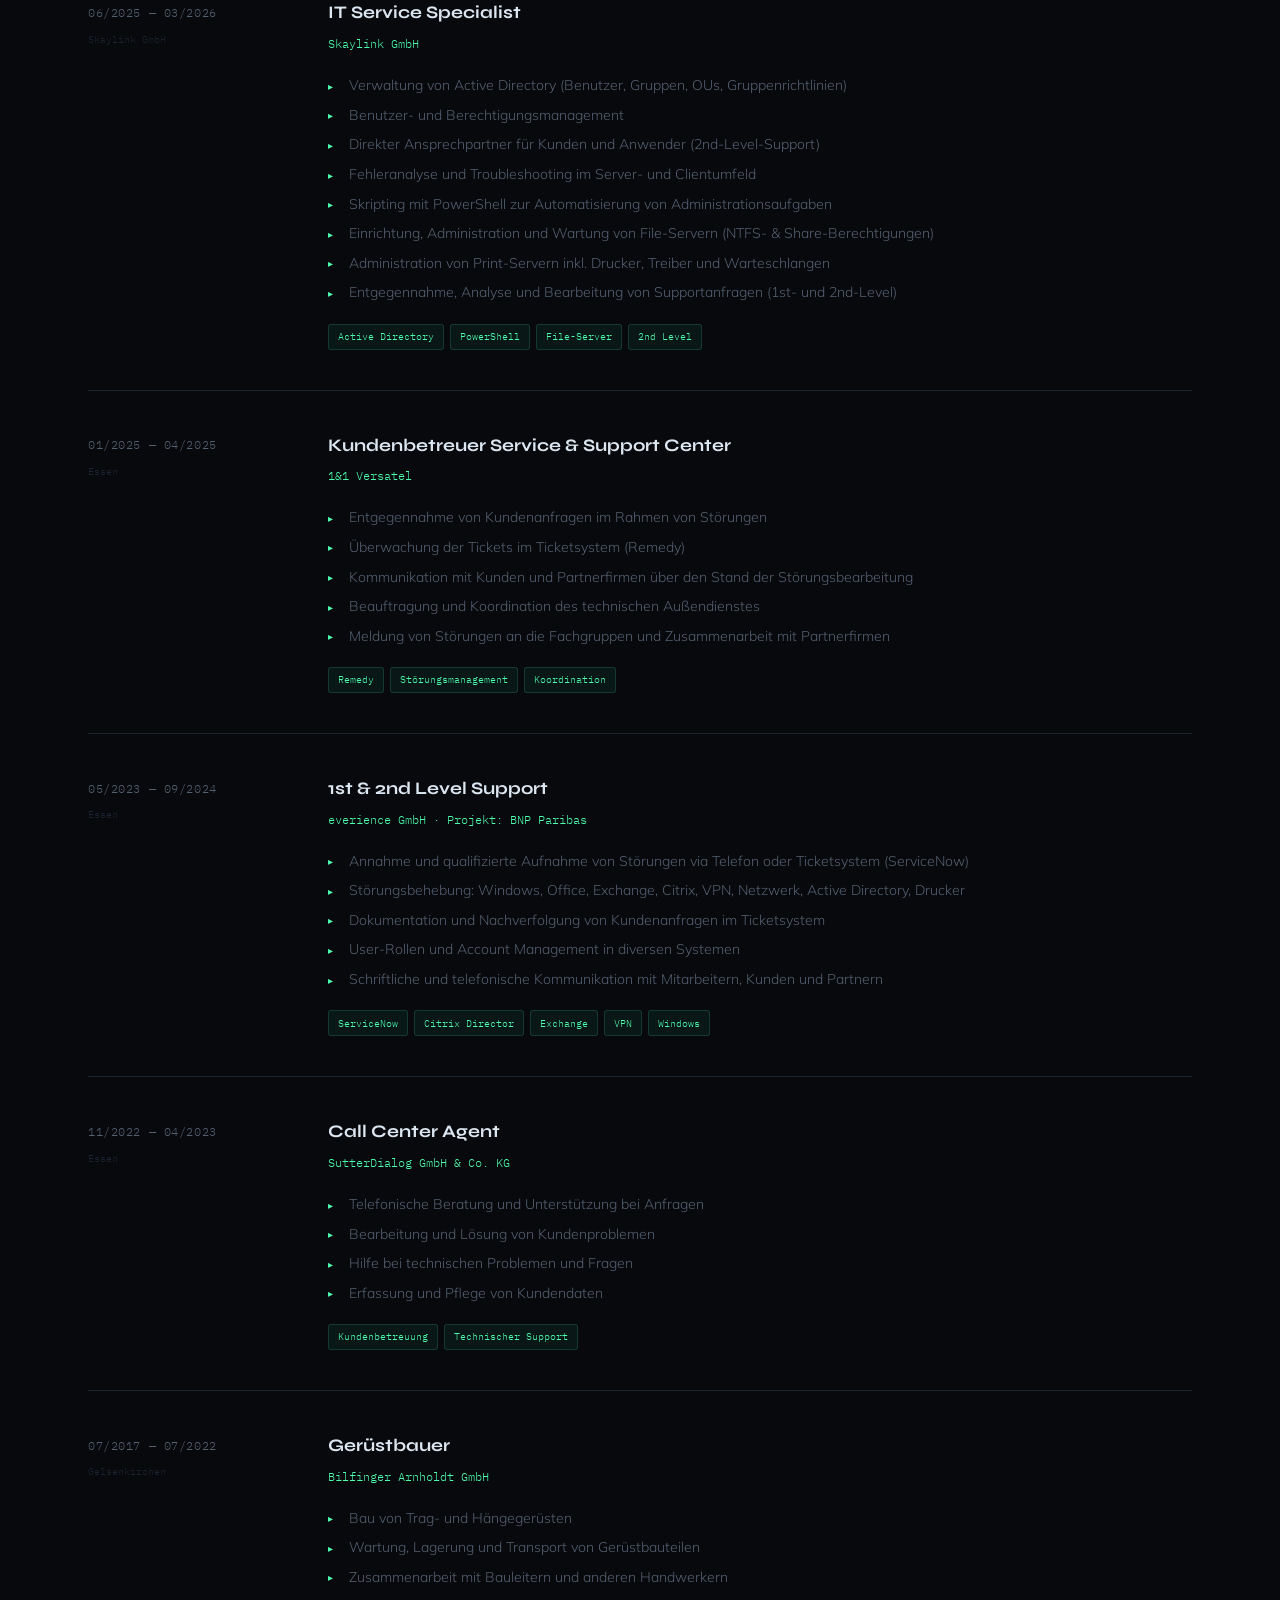
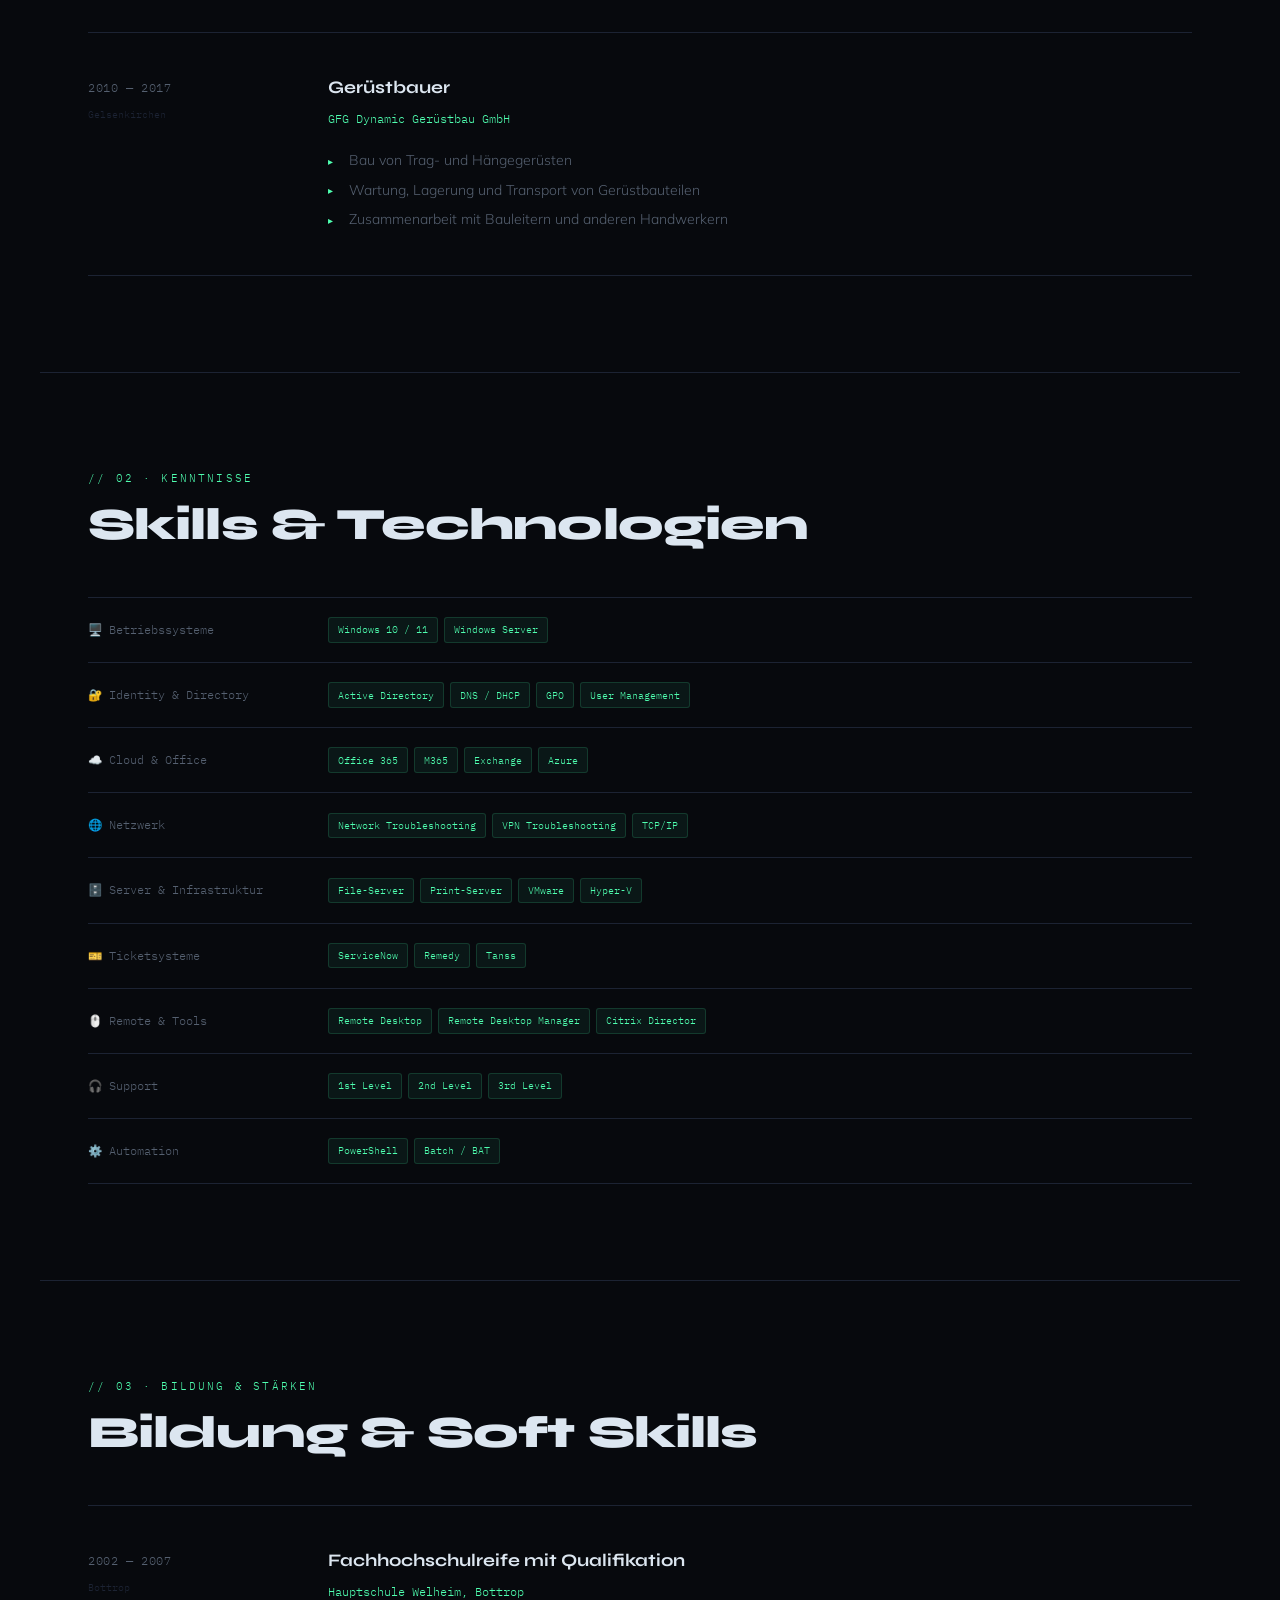
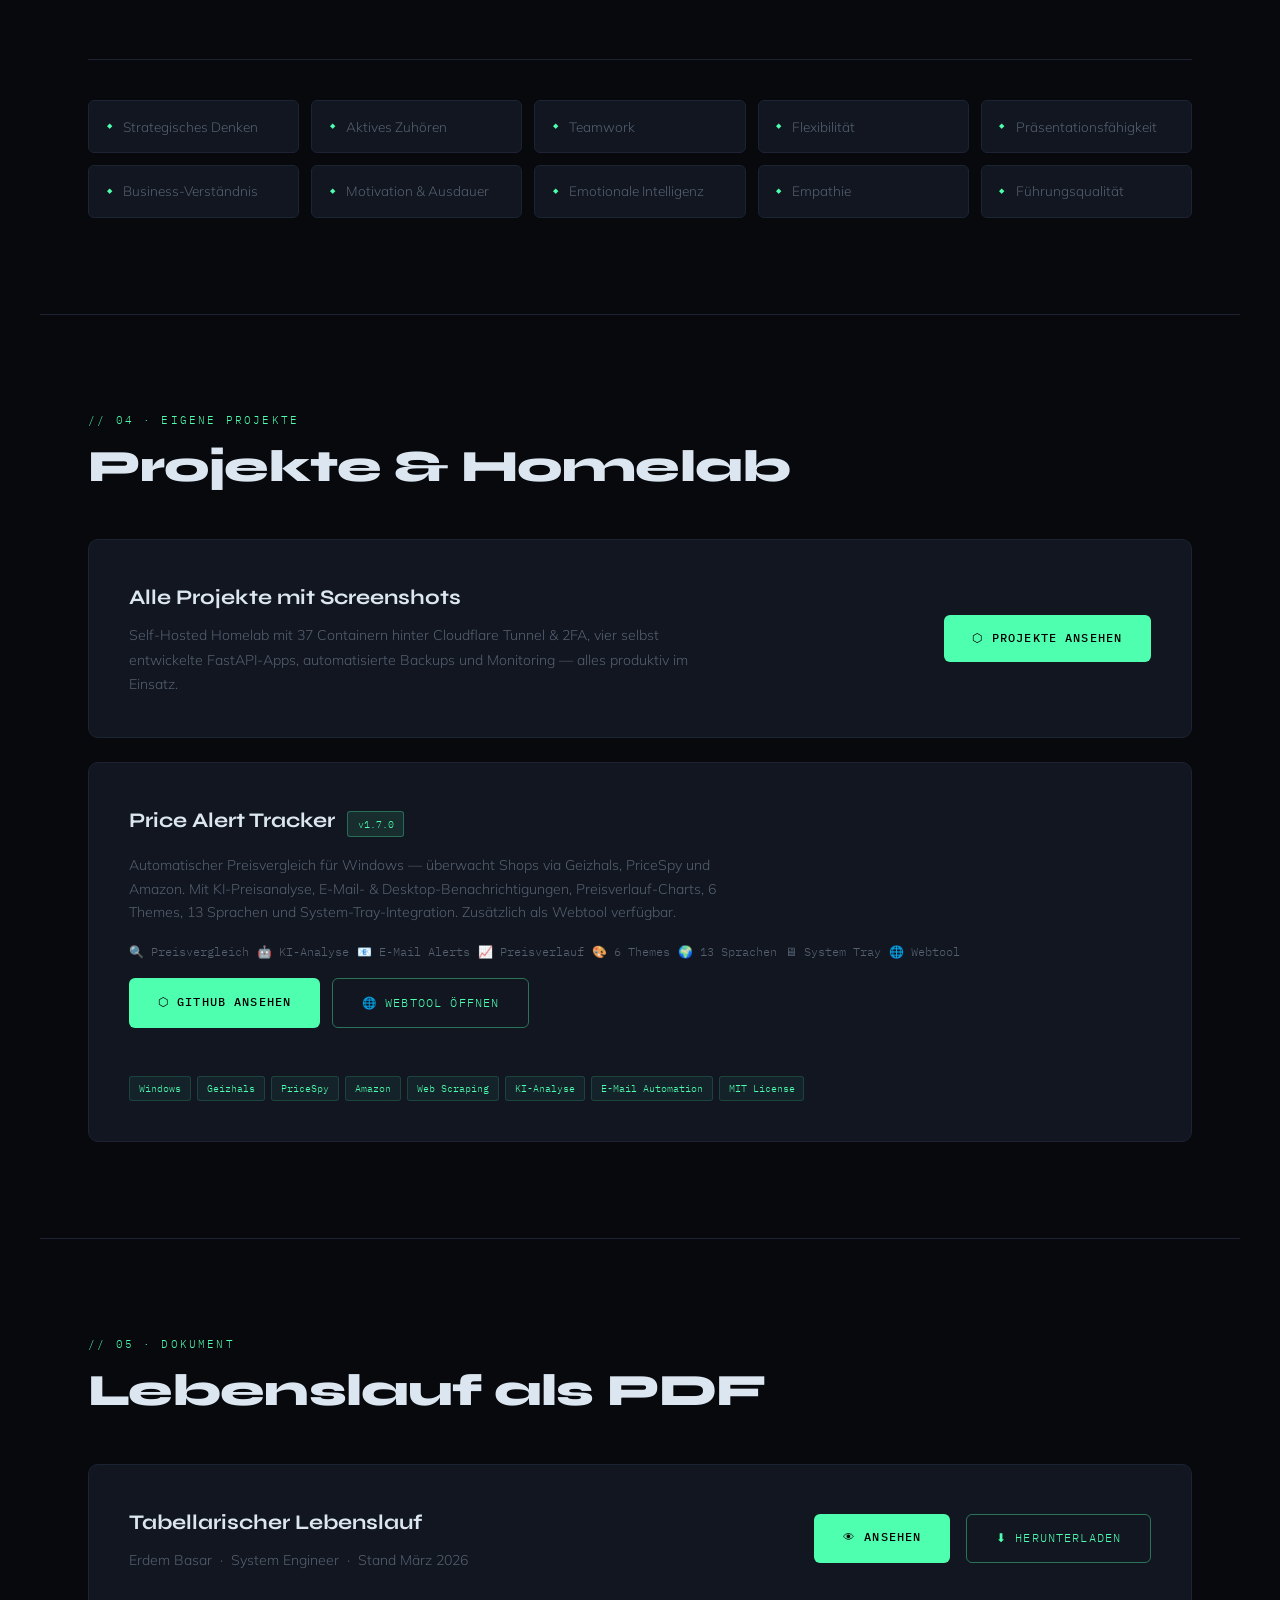
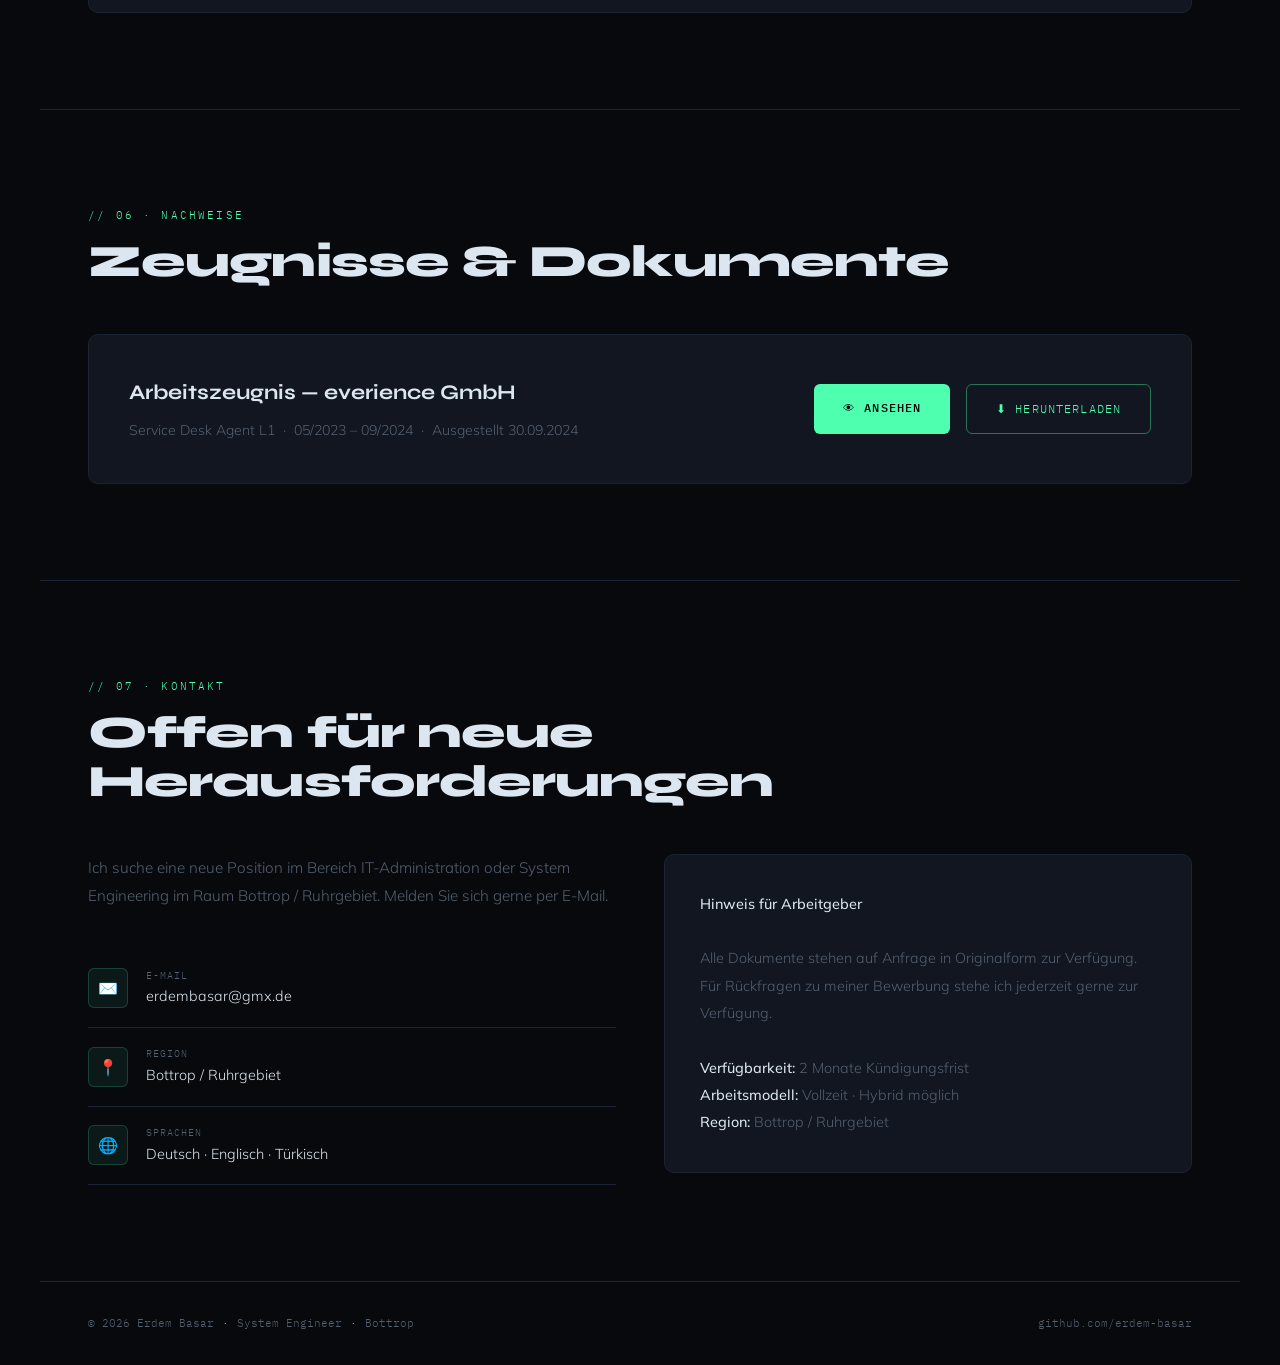
==== commit bc1d1eef: "Add Projekte & Homelab page with live screenshots - New /projekte/ page: homelab stack, StreamingToo" ====
--- a/index.html
+++ b/index.html
@@ -163,7 +163,7 @@
   <ul class="nav-links">
     <li><a href="#erfahrung">Erfahrung</a></li>
     <li><a href="#skills">Skills</a></li>
-    <li><a href="#projekte">Projekte</a></li>
+    <li><a href="/projekte/">Projekte</a></li>
     <li><a href="#lebenslauf">Lebenslauf</a></li>
     <li><a href="#dokumente">Dokumente</a></li>
     <li><a href="#kontakt">Kontakt</a></li>
@@ -186,7 +186,7 @@
     <div class="hero-btns">
       <a href="#erfahrung" class="btn btn-primary">Berufserfahrung ansehen</a>
       <a href="#skills" class="btn btn-ghost">Kenntnisse</a>
-      <a href="#projekte" class="btn btn-ghost">Open Source Projekt</a>
+      <a href="/projekte/" class="btn btn-ghost">Projekte &amp; Homelab</a>
       <a href="#lebenslauf" class="btn btn-ghost">PDF Lebenslauf</a>
       <a href="#dokumente" class="btn btn-ghost">Zeugnisse &amp; Dokumente</a>
     </div>
@@ -403,7 +403,16 @@
 <!-- PROJEKTE -->
 <div class="section" id="projekte">
   <div class="section-label reveal">// 04 · Eigene Projekte</div>
-  <h2 class="section-title reveal">Open Source Projekt</h2>
+  <h2 class="section-title reveal">Projekte &amp; Homelab</h2>
+  <div class="pdf-box reveal-scale" style="margin-bottom:1.5rem;">
+    <div>
+      <h3>Alle Projekte mit Screenshots</h3>
+      <p style="max-width:600px;">Self-Hosted Homelab mit 37 Containern hinter Cloudflare Tunnel &amp; 2FA, vier selbst entwickelte FastAPI-Apps, automatisierte Backups und Monitoring — alles produktiv im Einsatz.</p>
+    </div>
+    <div class="pdf-btns">
+      <a href="/projekte/" class="pdf-btn-view">⬡ Projekte ansehen</a>
+    </div>
+  </div>
   <div class="pdf-box reveal-scale" style="flex-direction:column; align-items:flex-start; gap:2rem;">
     <div style="display:flex; justify-content:space-between; align-items:flex-start; width:100%; flex-wrap:wrap; gap:1rem;">
       <div>
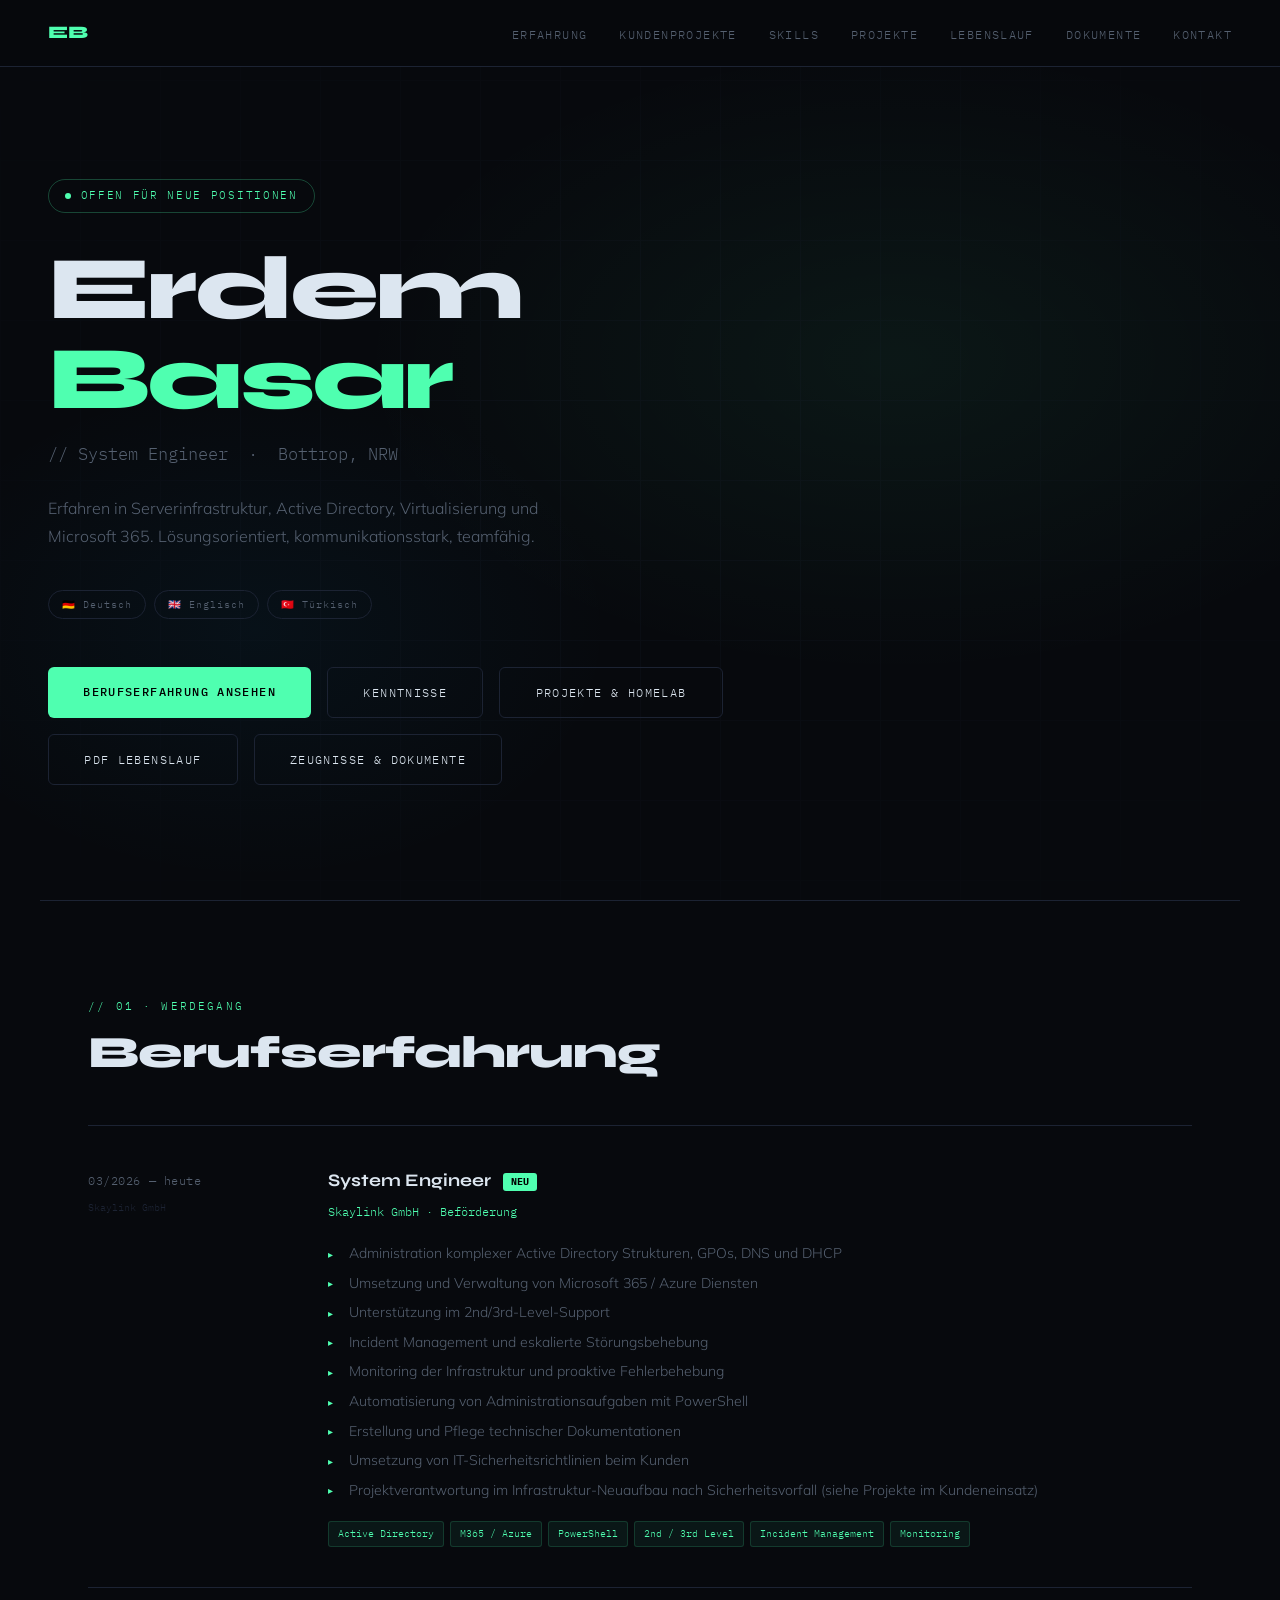
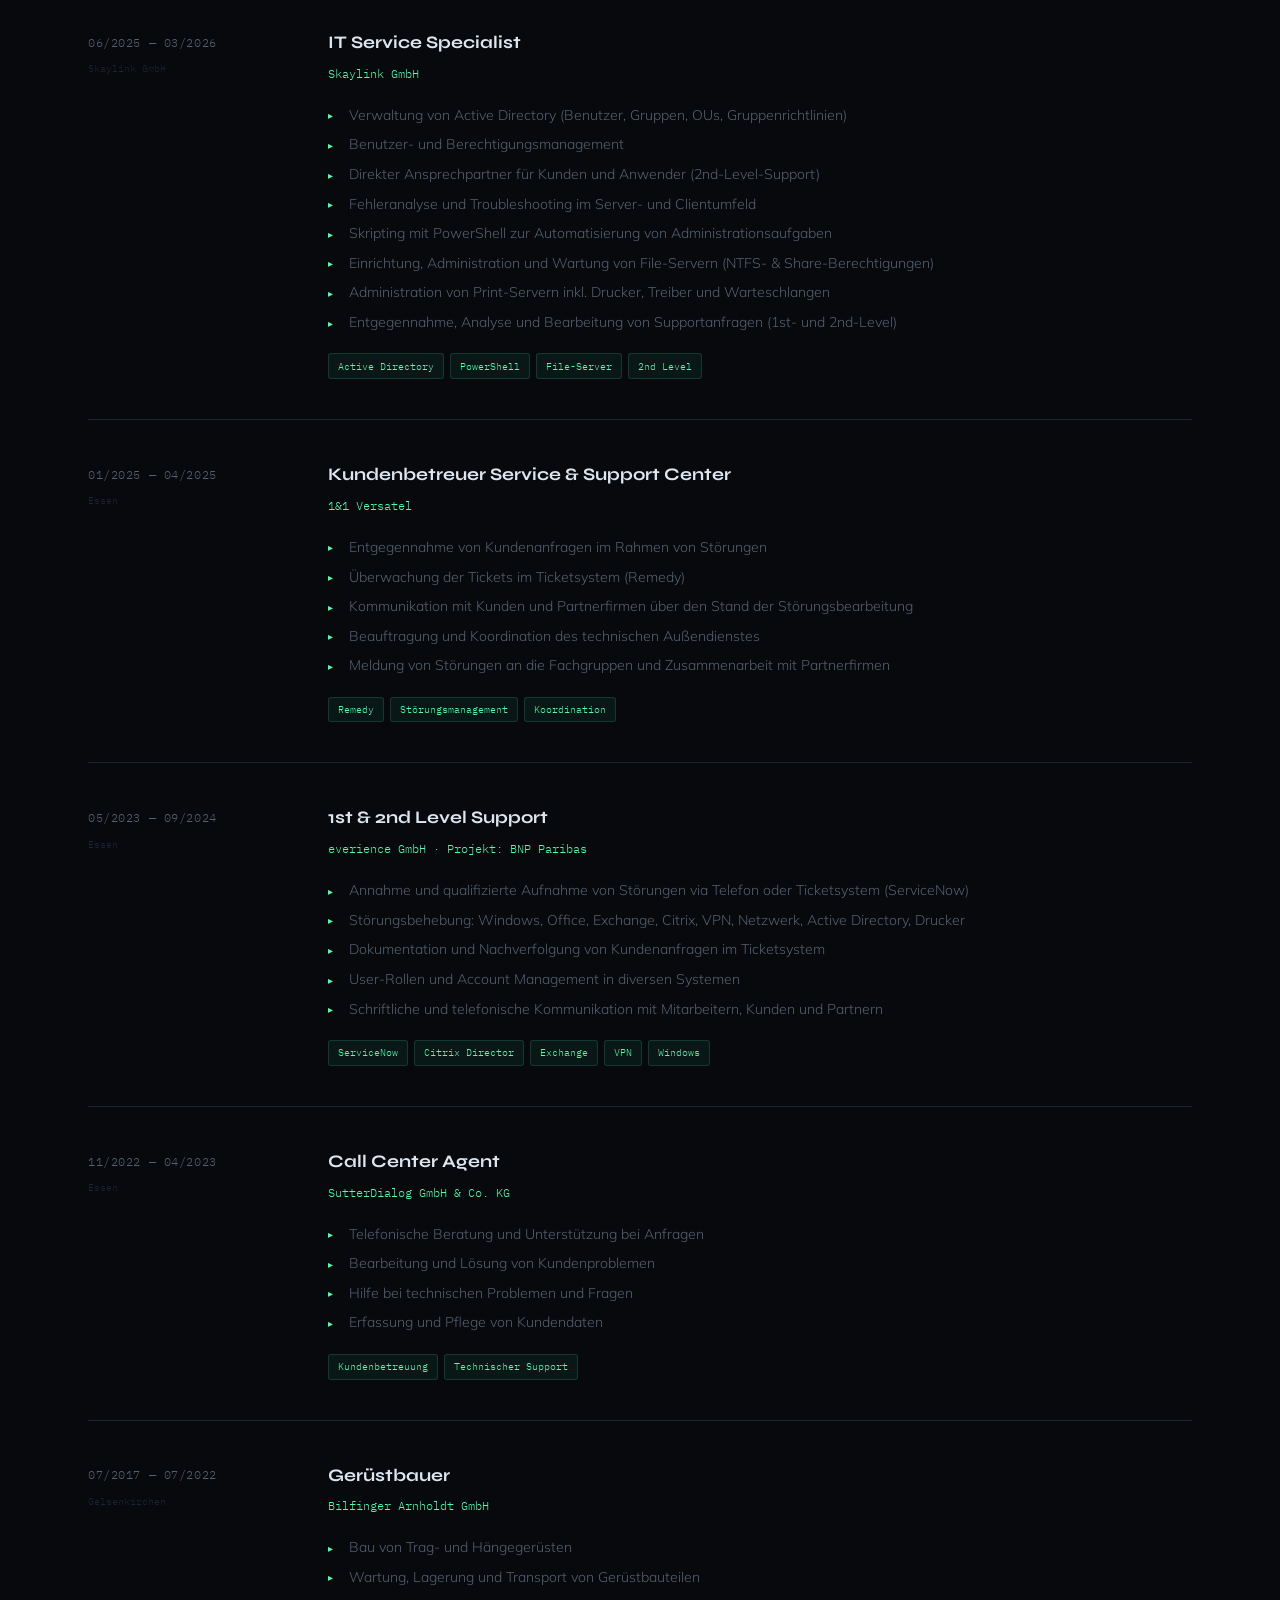
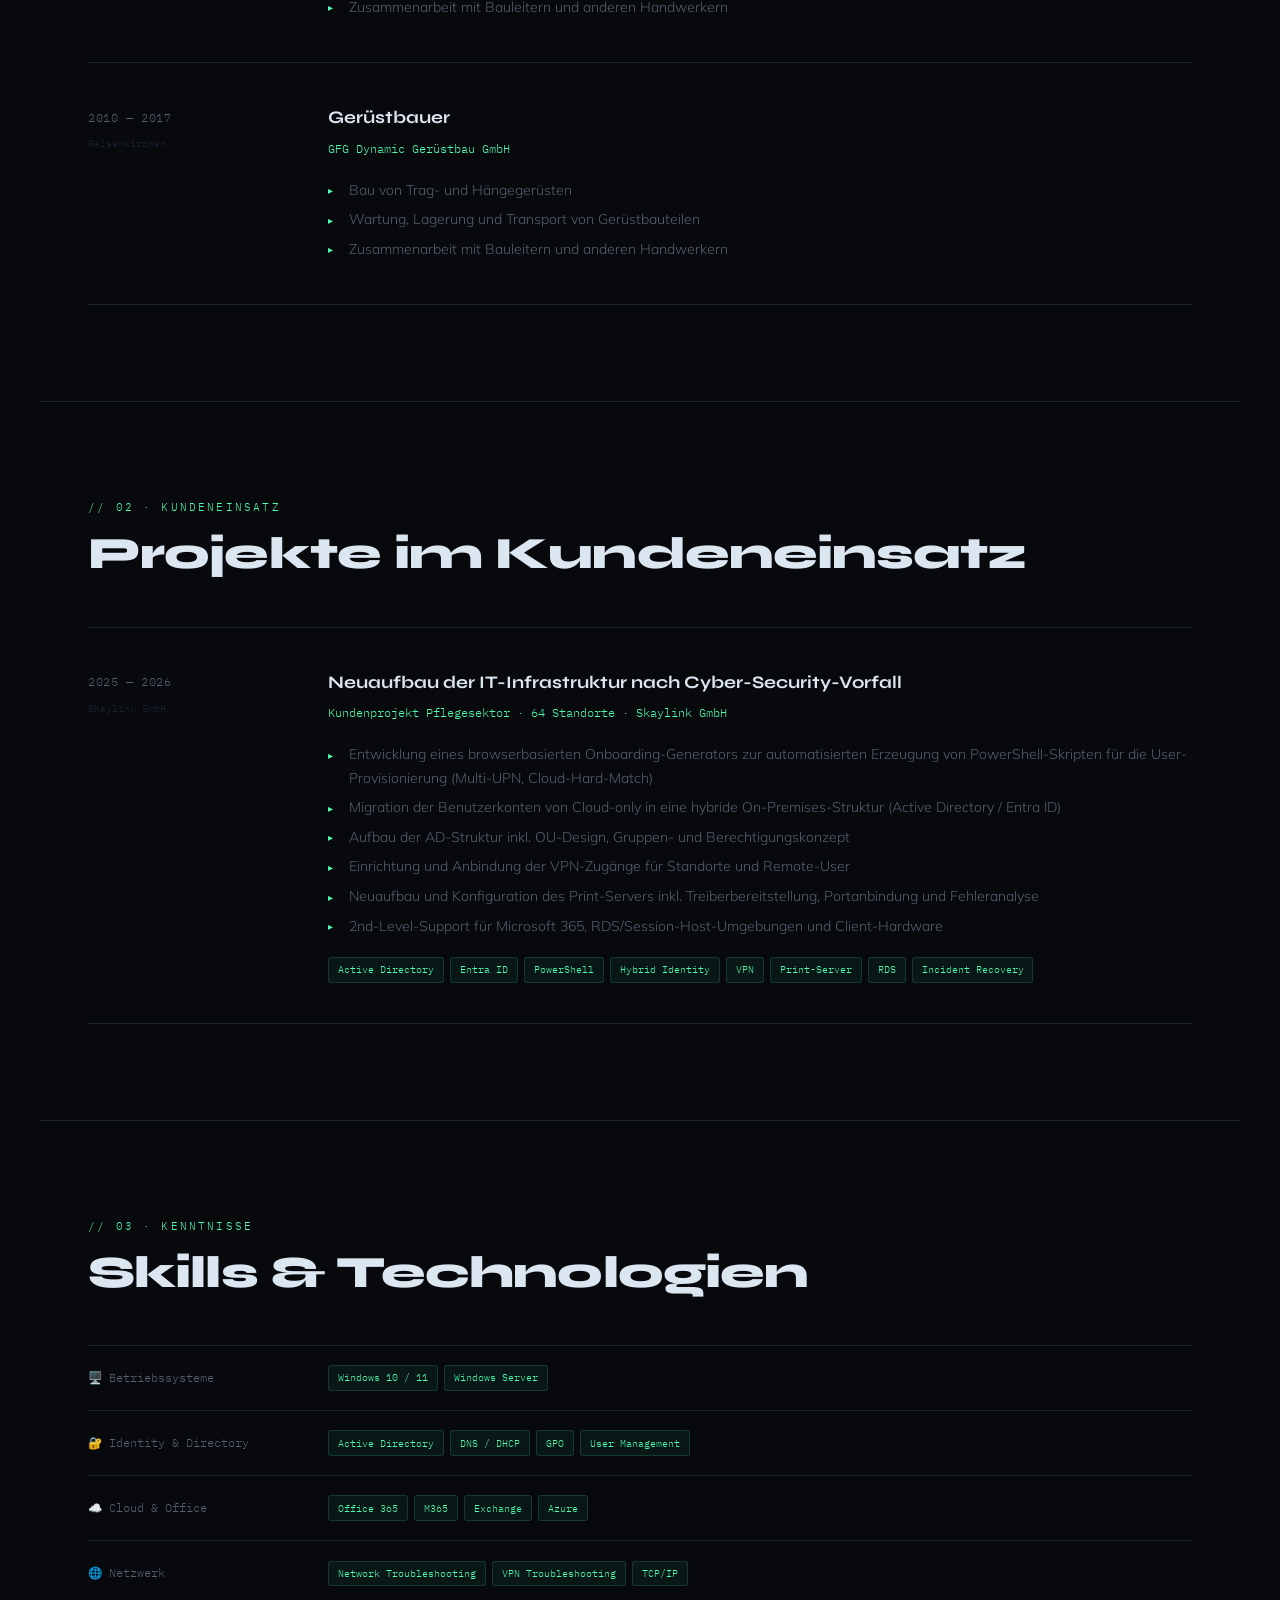
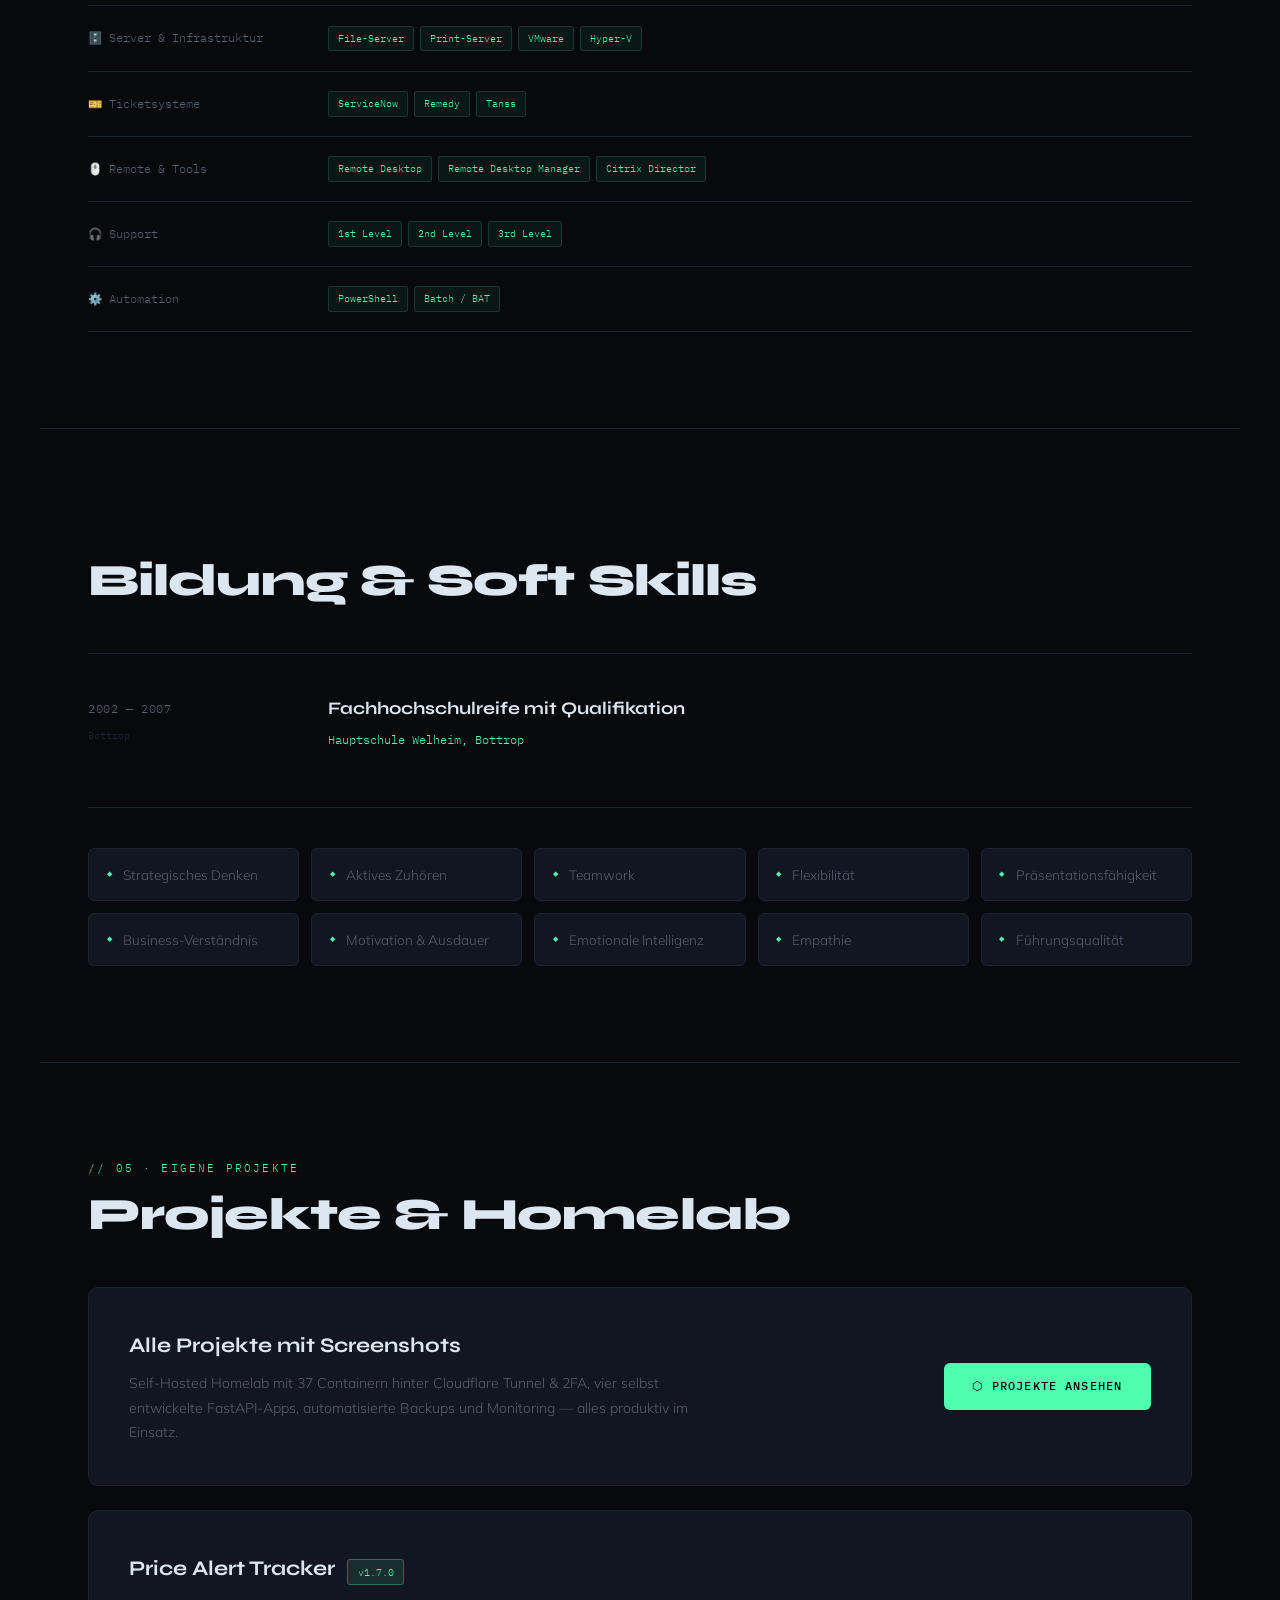
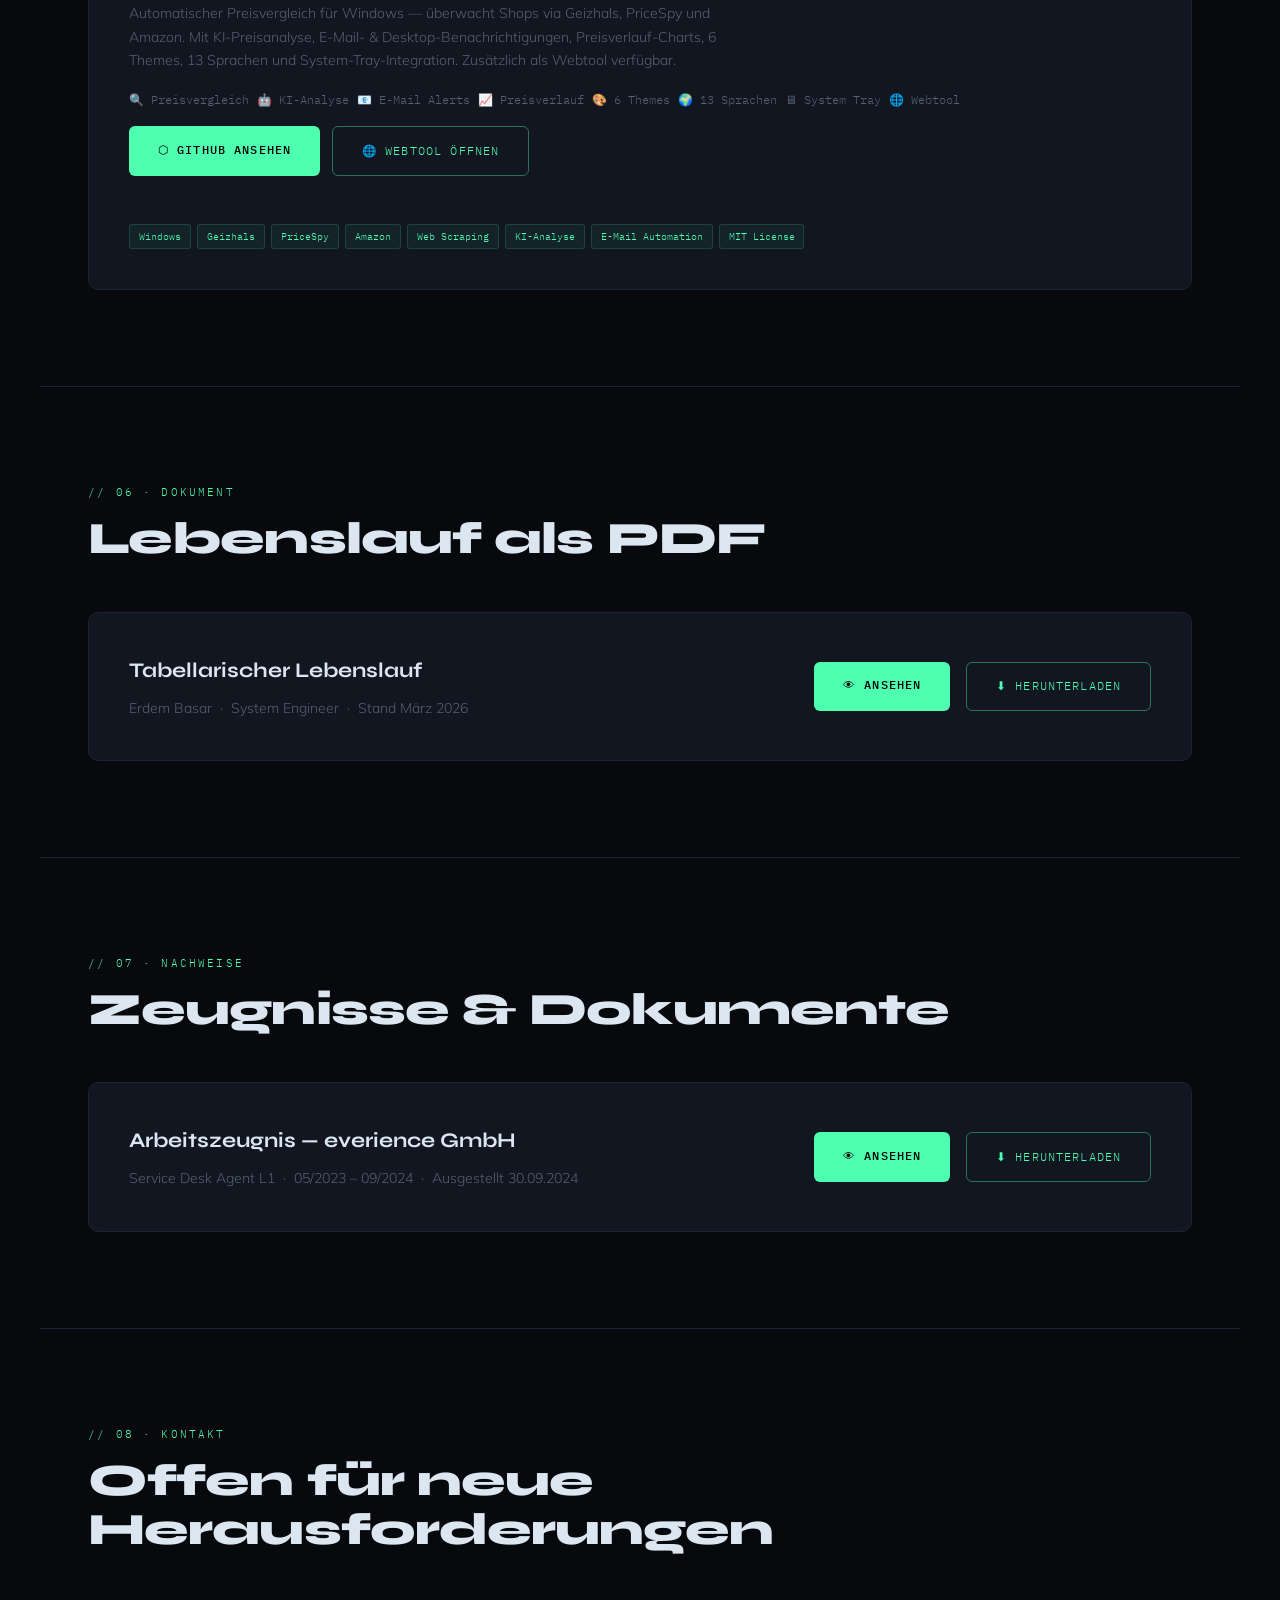
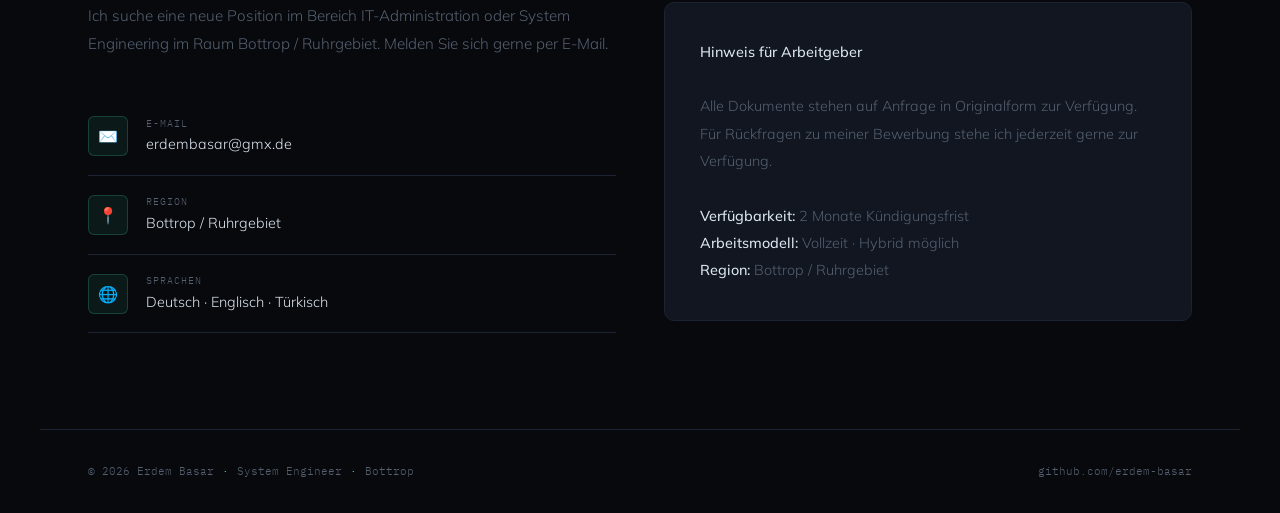
==== commit f04f966d: "Neue Section "Projekte im Kundeneinsatz" ergaenzt - Neue Section 02 nach Berufserfahrung, folgende S" ====
--- a/index.html
+++ b/index.html
@@ -162,6 +162,7 @@
   <a href="#" class="logo">EB</a>
   <ul class="nav-links">
     <li><a href="#erfahrung">Erfahrung</a></li>
+    <li><a href="#kundenprojekte">Kundenprojekte</a></li>
     <li><a href="#skills">Skills</a></li>
     <li><a href="/projekte/">Projekte</a></li>
     <li><a href="#lebenslauf">Lebenslauf</a></li>
@@ -215,6 +216,7 @@
           <li>Automatisierung von Administrationsaufgaben mit PowerShell</li>
           <li>Erstellung und Pflege technischer Dokumentationen</li>
           <li>Umsetzung von IT-Sicherheitsrichtlinien beim Kunden</li>
+          <li>Projektverantwortung im Infrastruktur-Neuaufbau nach Sicherheitsvorfall (siehe Projekte im Kundeneinsatz)</li>
         </ul>
         <div class="tl-tags"><span class="tl-tag">Active Directory</span><span class="tl-tag">M365 / Azure</span><span class="tl-tag">PowerShell</span><span class="tl-tag">2nd / 3rd Level</span><span class="tl-tag">Incident Management</span><span class="tl-tag">Monitoring</span></div>
       </div>
@@ -317,9 +319,37 @@
 
 <div class="divider"></div>
 
+<!-- KUNDENPROJEKTE -->
+<div class="section" id="kundenprojekte">
+  <div class="section-label reveal">// 02 · Kundeneinsatz</div>
+  <h2 class="section-title reveal">Projekte im Kundeneinsatz</h2>
+  <div class="timeline">
+
+    <div class="tl-item reveal">
+      <div><div class="tl-date">2025 — 2026</div><div class="tl-loc">Skaylink GmbH</div></div>
+      <div>
+        <div class="tl-role">Neuaufbau der IT-Infrastruktur nach Cyber-Security-Vorfall</div>
+        <div class="tl-employer">Kundenprojekt Pflegesektor · 64 Standorte · Skaylink GmbH</div>
+        <ul class="tl-list">
+          <li>Entwicklung eines browserbasierten Onboarding-Generators zur automatisierten Erzeugung von PowerShell-Skripten für die User-Provisionierung (Multi-UPN, Cloud-Hard-Match)</li>
+          <li>Migration der Benutzerkonten von Cloud-only in eine hybride On-Premises-Struktur (Active Directory / Entra ID)</li>
+          <li>Aufbau der AD-Struktur inkl. OU-Design, Gruppen- und Berechtigungskonzept</li>
+          <li>Einrichtung und Anbindung der VPN-Zugänge für Standorte und Remote-User</li>
+          <li>Neuaufbau und Konfiguration des Print-Servers inkl. Treiberbereitstellung, Portanbindung und Fehleranalyse</li>
+          <li>2nd-Level-Support für Microsoft 365, RDS/Session-Host-Umgebungen und Client-Hardware</li>
+        </ul>
+        <div class="tl-tags"><span class="tl-tag">Active Directory</span><span class="tl-tag">Entra ID</span><span class="tl-tag">PowerShell</span><span class="tl-tag">Hybrid Identity</span><span class="tl-tag">VPN</span><span class="tl-tag">Print-Server</span><span class="tl-tag">RDS</span><span class="tl-tag">Incident Recovery</span></div>
+      </div>
+    </div>
+
+  </div>
+</div>
+
+<div class="divider"></div>
+
 <!-- SKILLS -->
 <div class="section" id="skills">
-  <div class="section-label reveal">// 02 · Kenntnisse</div>
+  <div class="section-label reveal">// 03 · Kenntnisse</div>
   <h2 class="section-title reveal">Skills &amp; Technologien</h2>
   <div class="timeline">
 
@@ -375,7 +405,7 @@
 
 <!-- BILDUNG & SOFT SKILLS -->
 <div class="section">
-  <div class="section-label reveal">// 03 · Bildung &amp; Stärken</div>
+  <div class="section-label reveal">// 04 · Bildung &amp; Stärken</div>
   <h2 class="section-title reveal">Bildung &amp; Soft Skills</h2>
   <div class="tl-item" style="border-top:1px solid var(--border);border-bottom:1px solid var(--border);">
     <div><div class="tl-date">2002 — 2007</div><div class="tl-loc">Bottrop</div></div>
@@ -402,7 +432,7 @@
 
 <!-- PROJEKTE -->
 <div class="section" id="projekte">
-  <div class="section-label reveal">// 04 · Eigene Projekte</div>
+  <div class="section-label reveal">// 05 · Eigene Projekte</div>
   <h2 class="section-title reveal">Projekte &amp; Homelab</h2>
   <div class="pdf-box reveal-scale" style="margin-bottom:1.5rem;">
     <div>
@@ -454,7 +484,7 @@
 
 <!-- LEBENSLAUF -->
 <div class="section" id="lebenslauf">
-  <div class="section-label reveal">// 05 · Dokument</div>
+  <div class="section-label reveal">// 06 · Dokument</div>
   <h2 class="section-title reveal">Lebenslauf als PDF</h2>
   <div class="pdf-box reveal-scale" style="flex-direction:column;align-items:stretch;">
     <div style="display:flex;align-items:center;justify-content:space-between;flex-wrap:wrap;gap:1rem;">
@@ -477,7 +507,7 @@
 
 <!-- DOKUMENTE -->
 <div class="section" id="dokumente">
-  <div class="section-label reveal">// 06 · Nachweise</div>
+  <div class="section-label reveal">// 07 · Nachweise</div>
   <h2 class="section-title reveal">Zeugnisse &amp; Dokumente</h2>
   <div class="pdf-box reveal-scale" style="flex-direction:column;align-items:stretch;">
     <div style="display:flex;align-items:center;justify-content:space-between;flex-wrap:wrap;gap:1rem;">
@@ -500,7 +530,7 @@
 
 <!-- KONTAKT -->
 <div class="section" id="kontakt">
-  <div class="section-label reveal">// 07 · Kontakt</div>
+  <div class="section-label reveal">// 08 · Kontakt</div>
   <h2 class="section-title reveal">Offen für neue<br>Herausforderungen</h2>
   <div class="contact-wrap reveal">
     <div>
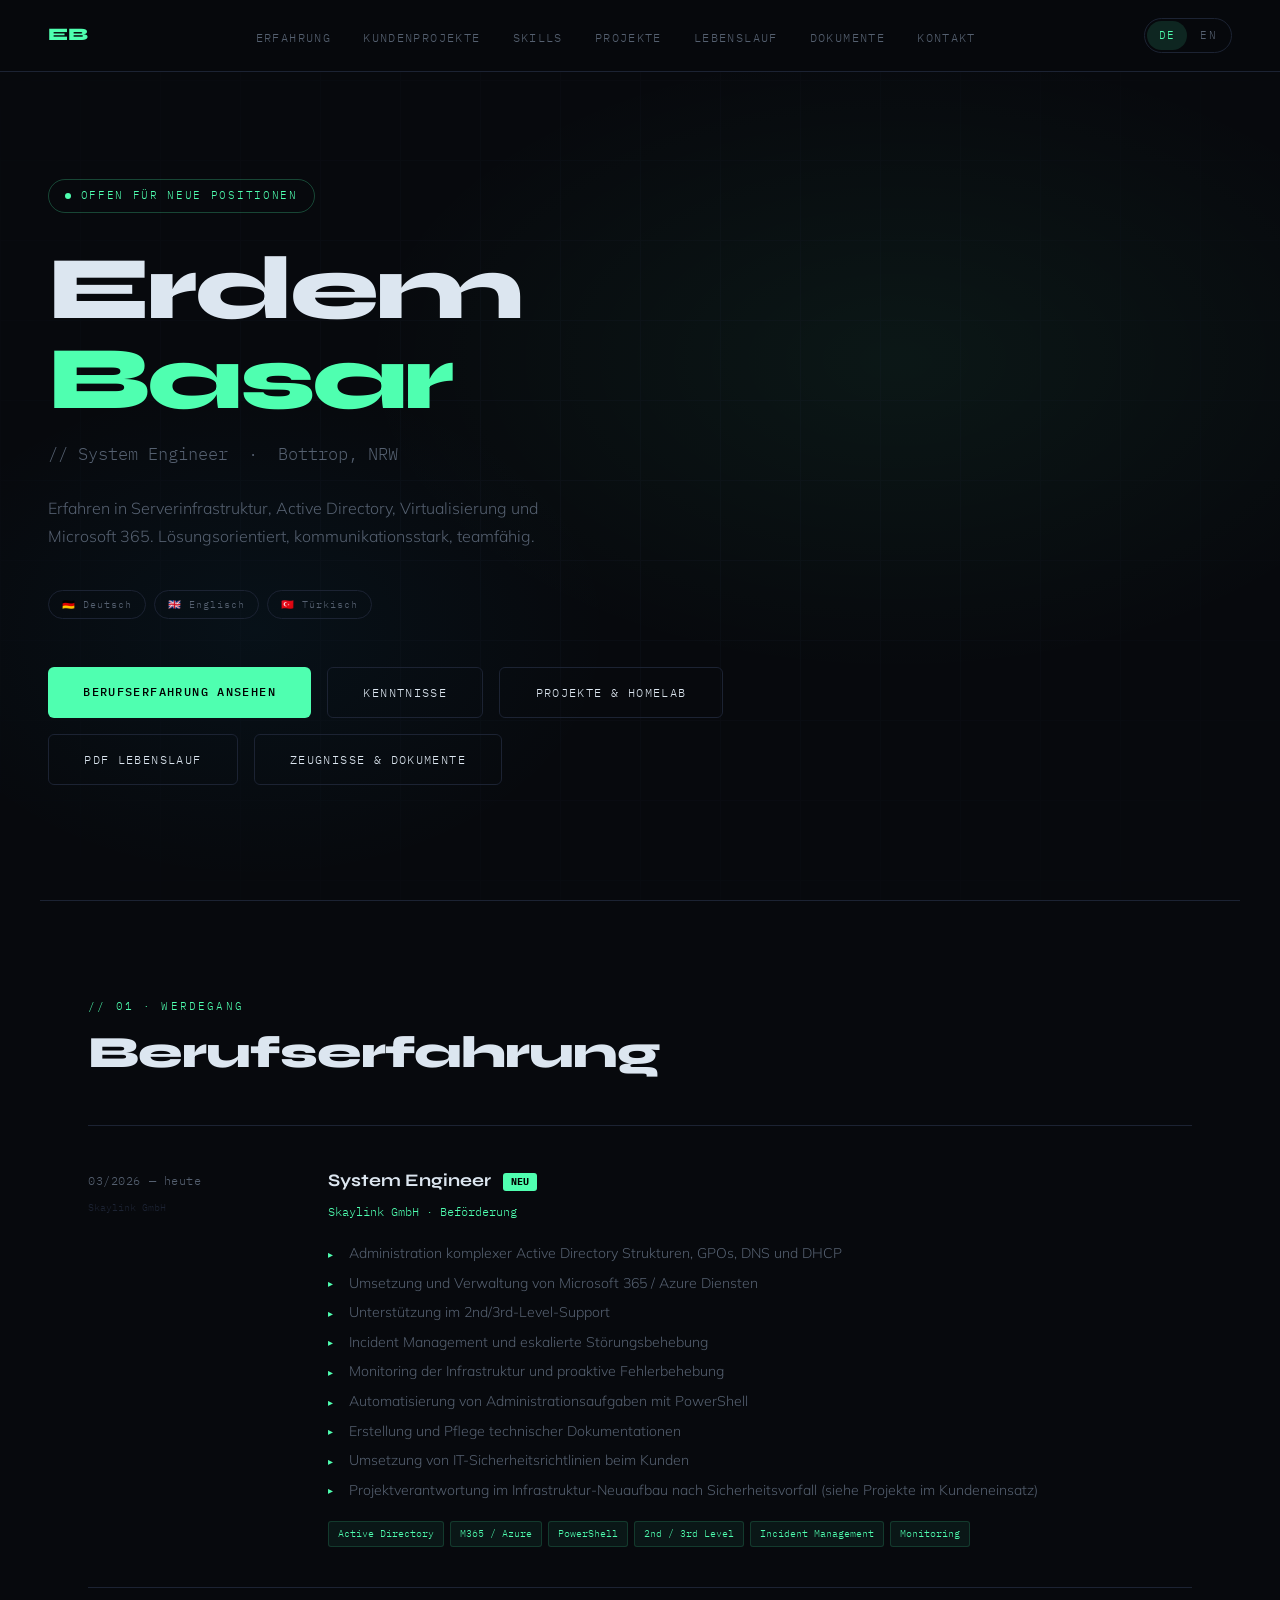
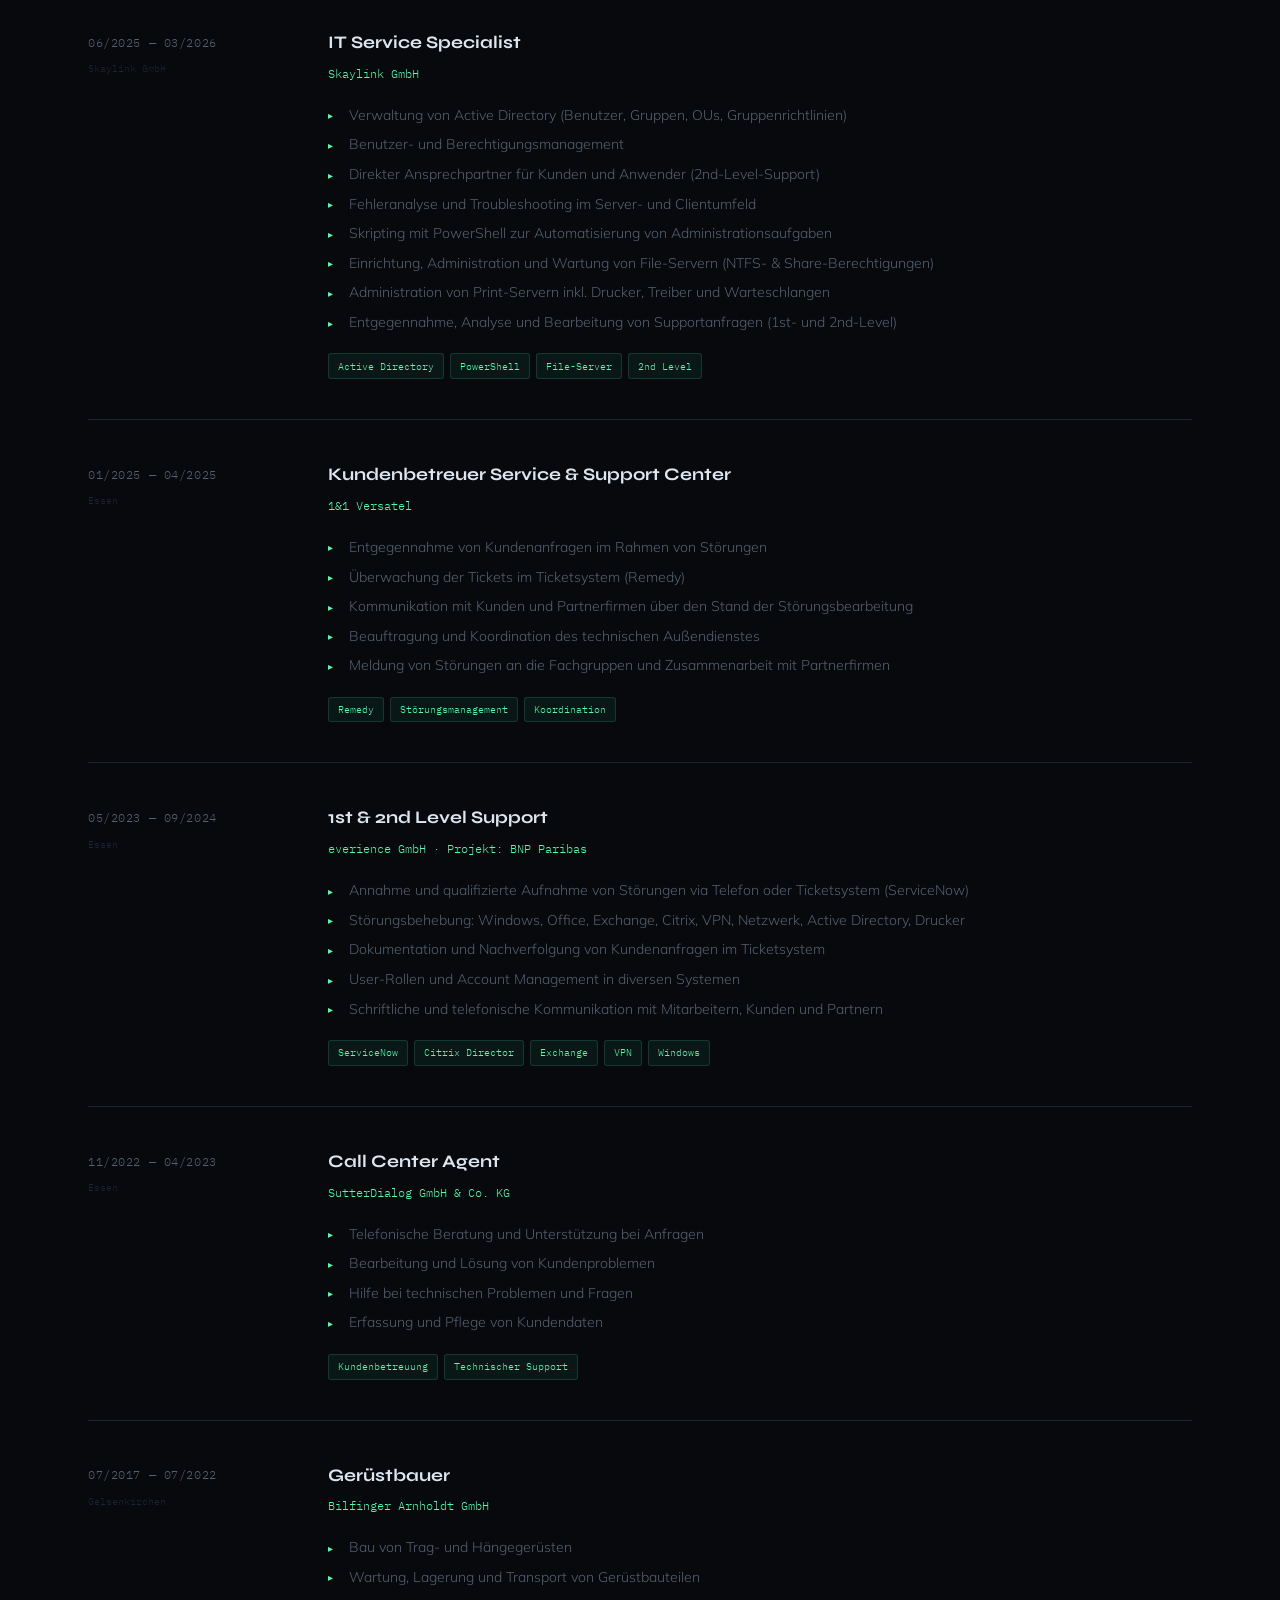
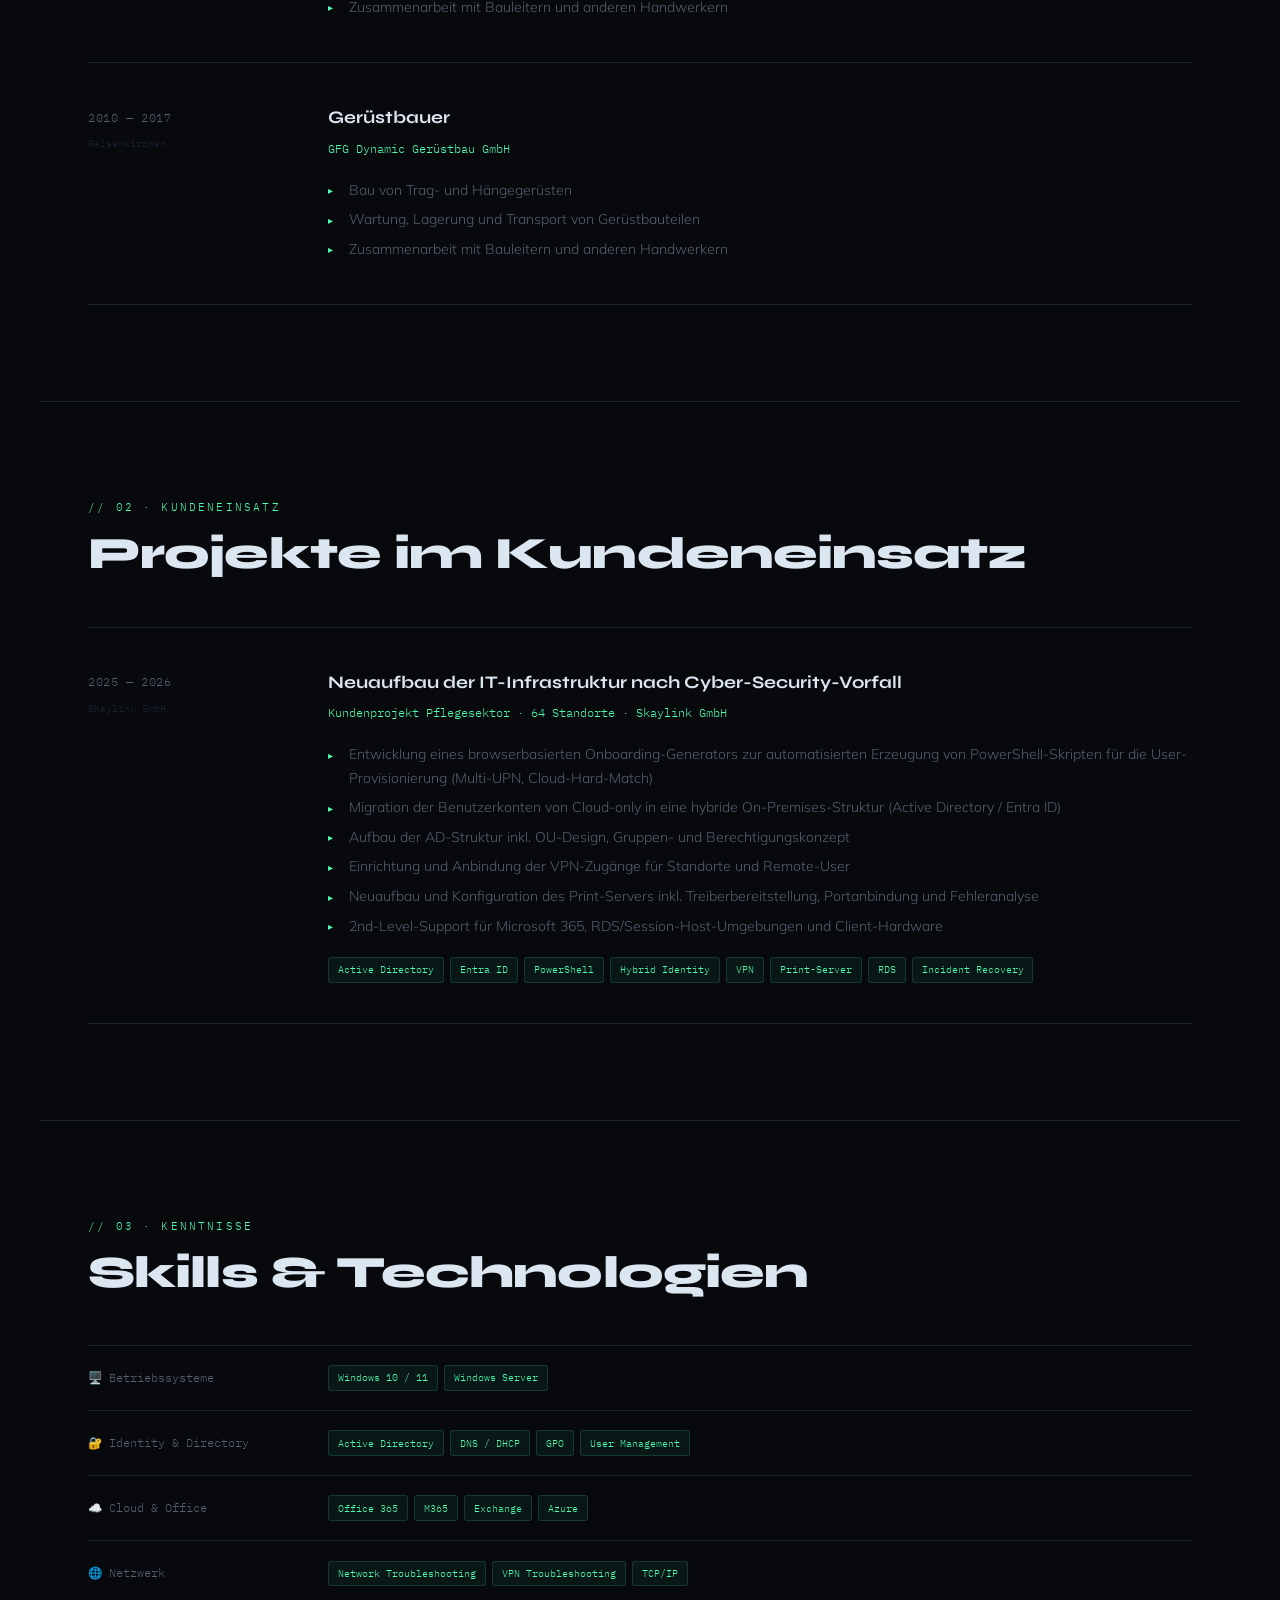
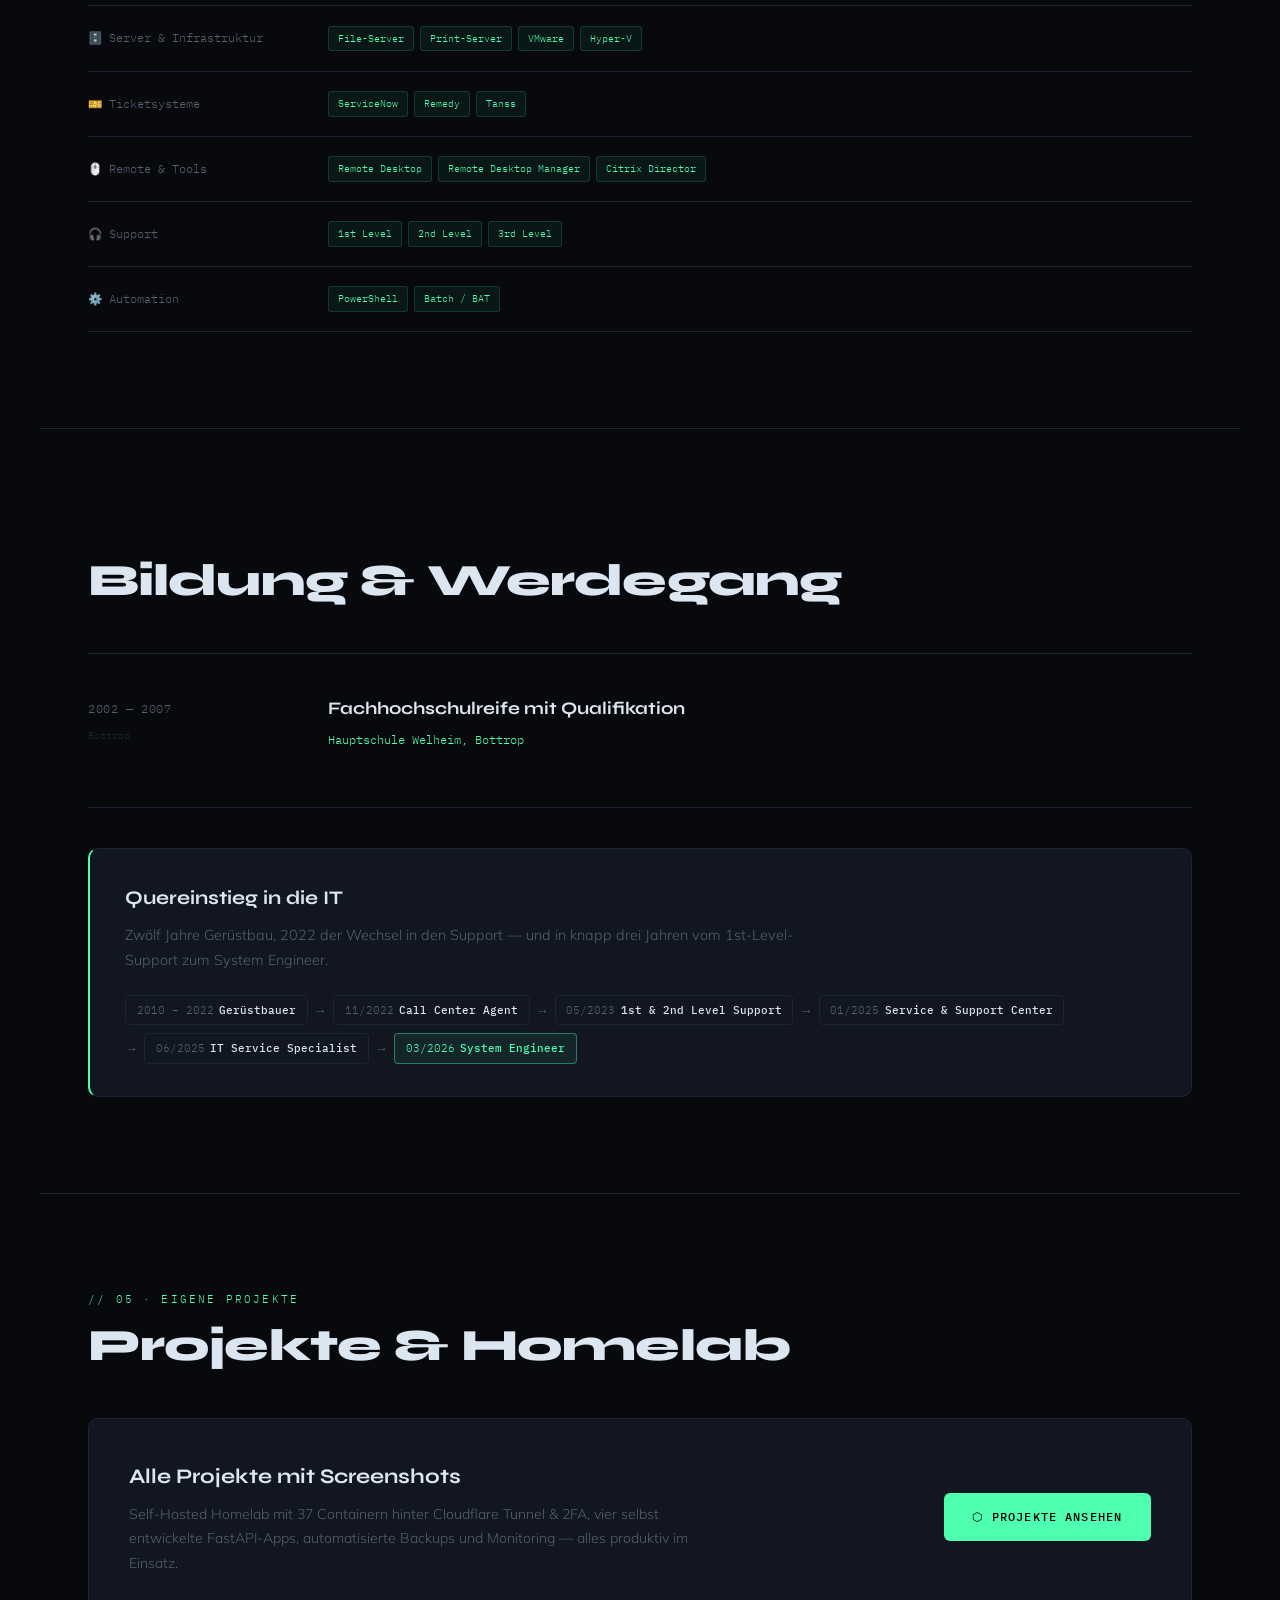
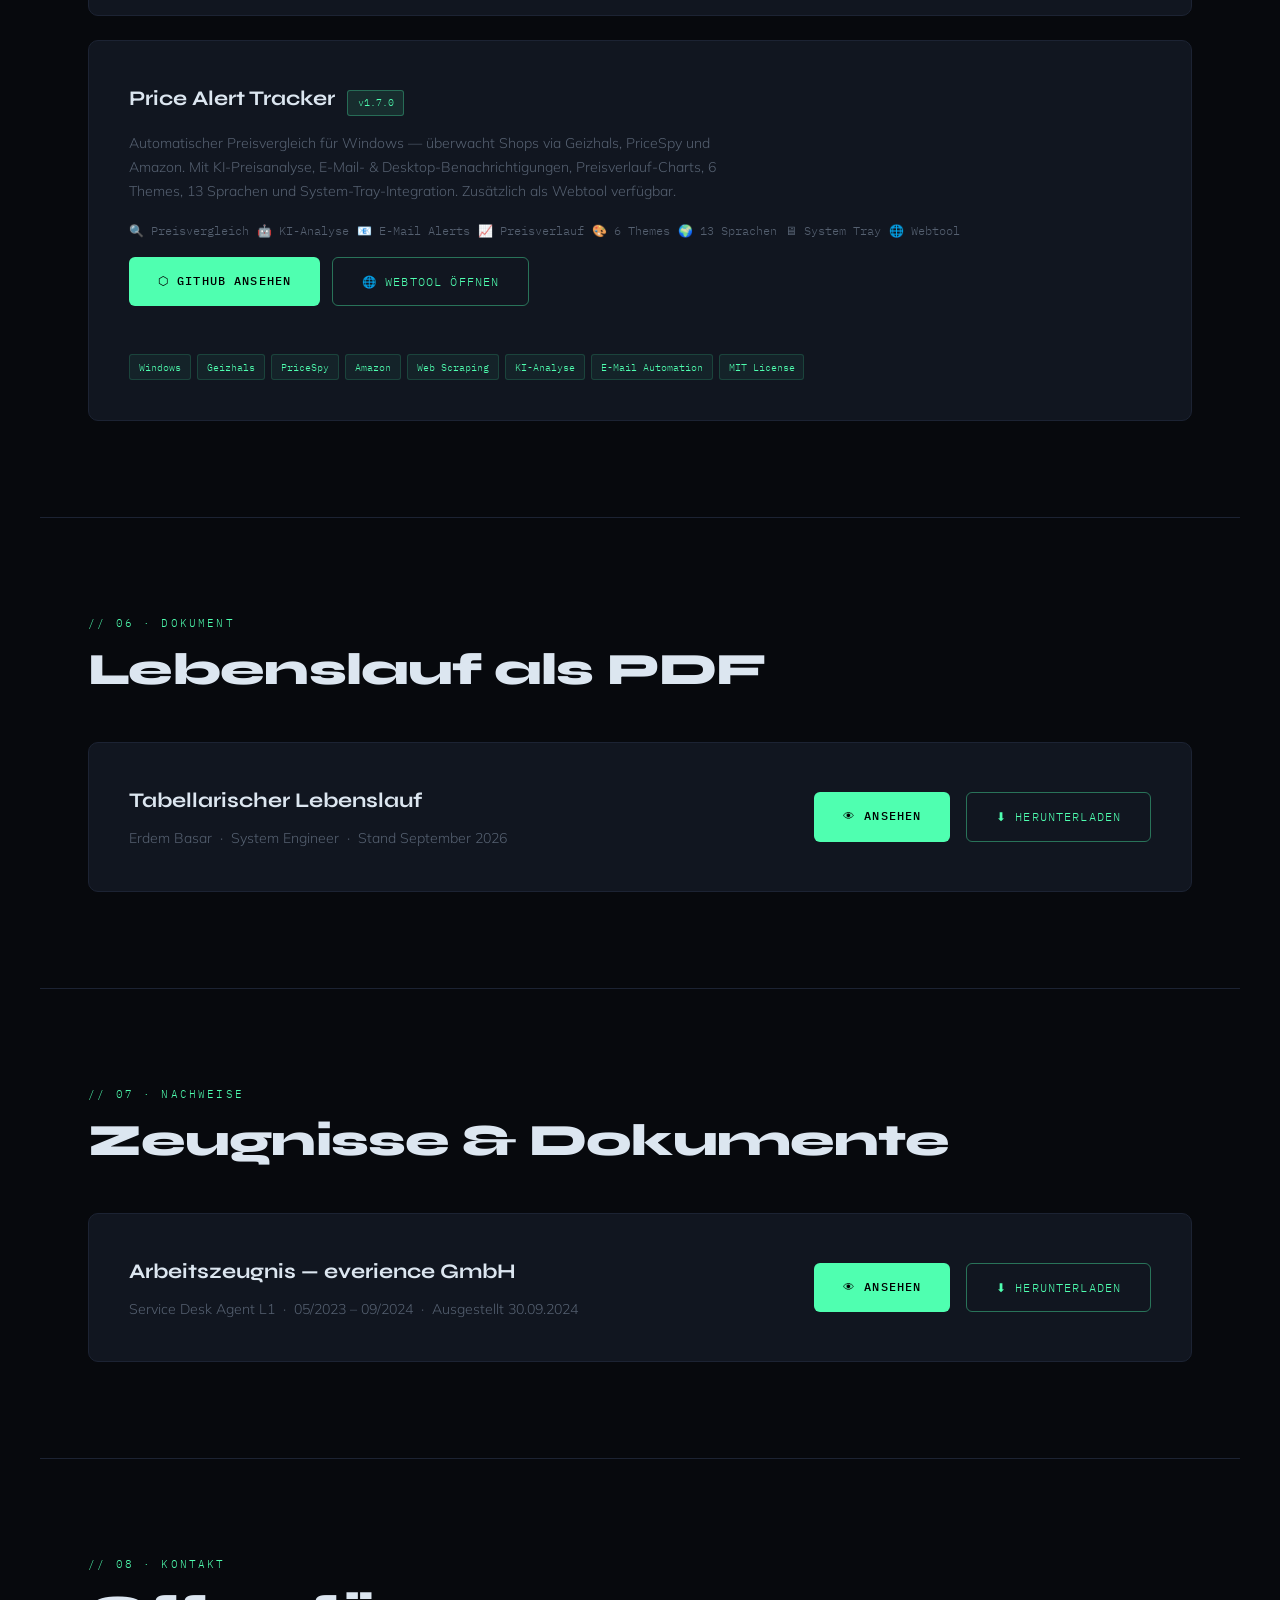
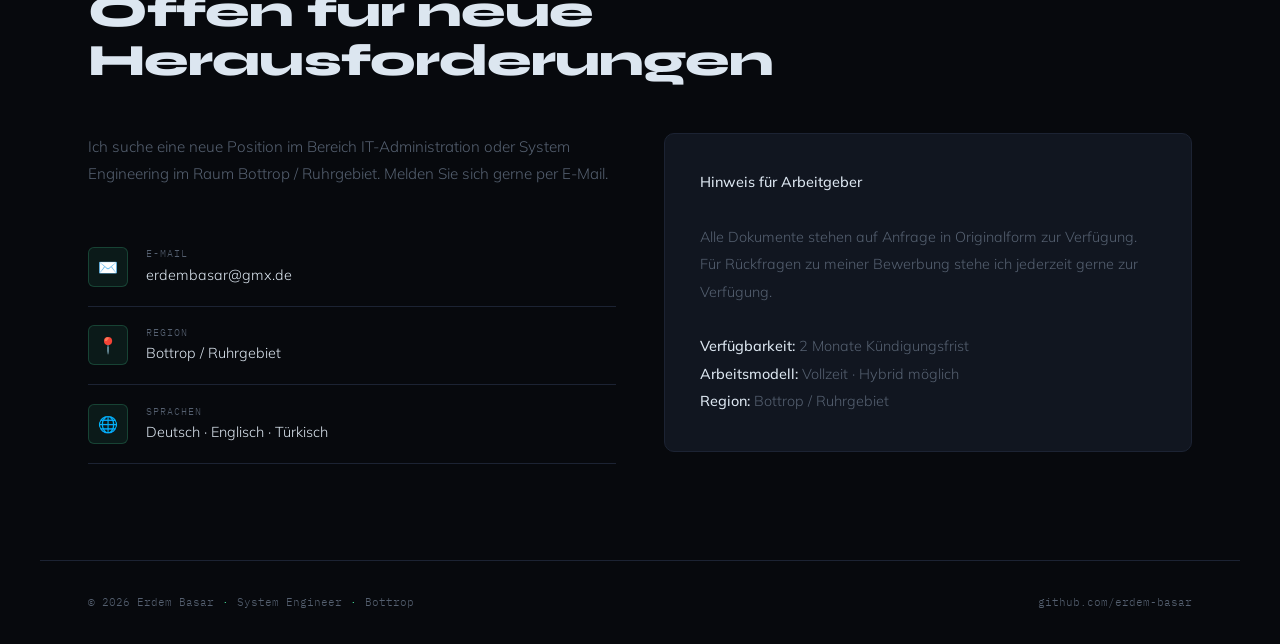
==== commit 61f413f5: "Lebenslauf aufgewertet: Schluesselprojekt, Homelab, Quereinstieg PDFs (DE + EN, beide jetzt aus _cv-" ====
--- a/index.html
+++ b/index.html
@@ -9,6 +9,9 @@
   <meta name="author" content="Erdem Basar">
   <meta name="robots" content="index, follow">
   <link rel="canonical" href="https://erdembasar.de/">
+  <link rel="alternate" hreflang="de" href="https://erdembasar.de/">
+  <link rel="alternate" hreflang="en" href="https://erdembasar.de/en/">
+  <link rel="alternate" hreflang="x-default" href="https://erdembasar.de/">
   <meta property="og:type" content="website">
   <meta property="og:title" content="Erdem Basar — System Engineer">
   <meta property="og:description" content="System Engineer mit Erfahrung in IT-Infrastruktur, Netzwerktechnik und Systemadministration.">
@@ -115,10 +118,16 @@
     .skill-row-label { font-family: var(--mono); font-size: .72rem; color: var(--muted); display: flex; align-items: center; gap: .5rem; }
     .skill-row-tags { display: flex; flex-wrap: wrap; gap: .4rem; }
 
-    .soft-grid { display: grid; grid-template-columns: repeat(auto-fill, minmax(180px, 1fr)); gap: .75rem; margin-top: 2.5rem; }
-    .soft-item { background: var(--card); border: 1px solid var(--border); border-radius: 6px; padding: .85rem 1.1rem; font-size: .85rem; color: var(--muted); display: flex; align-items: center; gap: .7rem; transition: all .2s; }
-    .soft-item:hover { border-color: rgba(78,255,176,.3); color: var(--text); }
-    .soft-item::before { content: '◆'; font-size: .45rem; color: var(--accent); flex-shrink: 0; }
+    .career-card { margin-top: 2.5rem; background: var(--card); border: 1px solid var(--border); border-left: 2px solid var(--accent); border-radius: 10px; padding: 2rem 2.2rem; }
+    .career-card h3 { font-family: var(--syne); font-weight: 700; font-size: 1.2rem; margin-bottom: .5rem; }
+    .career-card p { font-size: .9rem; color: var(--muted); max-width: 720px; }
+    .career-path { list-style: none; display: flex; flex-wrap: wrap; align-items: center; gap: .5rem .4rem; margin-top: 1.4rem; }
+    .career-path li { display: flex; align-items: center; gap: .4rem; }
+    .career-path li + li::before { content: '→'; color: var(--muted); font-size: .8rem; }
+    .career-step { font-family: var(--mono); font-size: .66rem; padding: .3rem .65rem; border-radius: 4px; border: 1px solid var(--border); color: var(--muted); white-space: nowrap; }
+    .career-step b { color: var(--text); font-weight: 500; margin-left: .35rem; }
+    .career-step.now { border-color: rgba(78,255,176,.4); background: rgba(78,255,176,.07); color: var(--accent); }
+    .career-step.now b { color: var(--accent); }
 
     .pdf-box { background: var(--card); border: 1px solid var(--border); border-radius: 10px; padding: 2.5rem; display: flex; align-items: center; justify-content: space-between; flex-wrap: wrap; gap: 1.5rem; transition: border-color .3s ease, box-shadow .3s ease, transform .3s ease; }
     .pdf-box:hover { border-color: rgba(78,255,176,.25); box-shadow: 0 8px 30px rgba(78,255,176,.06); transform: translateY(-3px); }
@@ -154,6 +163,10 @@
       .pdf-box { flex-direction: column; }
       footer { flex-direction: column; gap: .5rem; text-align: center; padding: 1.5rem; }
     }
+    .lang-switch { display: flex; align-items: center; gap: .15rem; border: 1px solid var(--border); border-radius: 100px; padding: .18rem; flex-shrink: 0; }
+    .lang-switch a { font-family: var(--mono); font-size: .66rem; letter-spacing: .1em; text-decoration: none; color: var(--muted); padding: .3rem .72rem; border-radius: 100px; transition: color .2s, background .2s; }
+    .lang-switch a:hover { color: var(--accent); }
+    .lang-switch a[aria-current="true"] { background: rgba(78,255,176,.12); color: var(--accent); }
   </style>
 </head>
 <body>
@@ -169,6 +182,10 @@
     <li><a href="#dokumente">Dokumente</a></li>
     <li><a href="#kontakt">Kontakt</a></li>
   </ul>
+  <div class="lang-switch" role="group" aria-label="Sprache / Language">
+    <a href="/" hreflang="de" lang="de" aria-current="true">DE</a>
+    <a href="/en/" hreflang="en" lang="en">EN</a>
+  </div>
 </nav>
 
 <section class="hero" style="max-width:100%;">
@@ -403,10 +420,10 @@
 
 <div class="divider"></div>
 
-<!-- BILDUNG & SOFT SKILLS -->
+<!-- BILDUNG & WERDEGANG -->
 <div class="section">
-  <div class="section-label reveal">// 04 · Bildung &amp; Stärken</div>
-  <h2 class="section-title reveal">Bildung &amp; Soft Skills</h2>
+  <div class="section-label reveal">// 04 · Bildung &amp; Werdegang</div>
+  <h2 class="section-title reveal">Bildung &amp; Werdegang</h2>
   <div class="tl-item" style="border-top:1px solid var(--border);border-bottom:1px solid var(--border);">
     <div><div class="tl-date">2002 — 2007</div><div class="tl-loc">Bottrop</div></div>
     <div>
@@ -414,17 +431,17 @@
       <div class="tl-employer">Hauptschule Welheim, Bottrop</div>
     </div>
   </div>
-  <div class="soft-grid">
-    <div class="soft-item reveal">Strategisches Denken</div>
-    <div class="soft-item reveal">Aktives Zuhören</div>
-    <div class="soft-item reveal">Teamwork</div>
-    <div class="soft-item reveal">Flexibilität</div>
-    <div class="soft-item reveal">Präsentationsfähigkeit</div>
-    <div class="soft-item reveal">Business-Verständnis</div>
-    <div class="soft-item reveal">Motivation &amp; Ausdauer</div>
-    <div class="soft-item reveal">Emotionale Intelligenz</div>
-    <div class="soft-item reveal">Empathie</div>
-    <div class="soft-item reveal">Führungsqualität</div>
+  <div class="career-card reveal">
+    <h3>Quereinstieg in die IT</h3>
+    <p>Zwölf Jahre Gerüstbau, 2022 der Wechsel in den Support — und in knapp drei Jahren vom 1st-Level-Support zum System Engineer.</p>
+    <ol class="career-path" aria-label="Beruflicher Werdegang">
+      <li><span class="career-step">2010 – 2022<b>Gerüstbauer</b></span></li>
+      <li><span class="career-step">11/2022<b>Call Center Agent</b></span></li>
+      <li><span class="career-step">05/2023<b>1st &amp; 2nd Level Support</b></span></li>
+      <li><span class="career-step">01/2025<b>Service &amp; Support Center</b></span></li>
+      <li><span class="career-step">06/2025<b>IT Service Specialist</b></span></li>
+      <li><span class="career-step now">03/2026<b>System Engineer</b></span></li>
+    </ol>
   </div>
 </div>
 
@@ -490,7 +507,7 @@
     <div style="display:flex;align-items:center;justify-content:space-between;flex-wrap:wrap;gap:1rem;">
       <div>
         <h3>Tabellarischer Lebenslauf</h3>
-        <p>Erdem Basar &nbsp;·&nbsp; System Engineer &nbsp;·&nbsp; Stand März 2026</p>
+        <p>Erdem Basar &nbsp;·&nbsp; System Engineer &nbsp;·&nbsp; Stand September 2026</p>
       </div>
       <div class="pdf-btns">
         <a href="javascript:void(0)" class="pdf-btn-view" onclick="togglePdf('pdf-lebenslauf',this)">👁 Ansehen</a>
@@ -592,6 +609,24 @@
   }, { threshold: 0.1, rootMargin: '0px 0px -40px 0px' });
   reveals.forEach(function(el) { observer.observe(el); });
 
+  // Reliable jump to anchor on direct load with hash (fixes scroll-behavior:smooth landing at top)
+  if ('scrollRestoration' in history) history.scrollRestoration = 'manual';
+  function jumpToHash() {
+    if (!location.hash) return;
+    var target = document.getElementById(location.hash.slice(1));
+    if (!target) return;
+    var html = document.documentElement;
+    var prev = html.style.scrollBehavior;
+    html.style.scrollBehavior = 'auto';
+    requestAnimationFrame(function() {
+      requestAnimationFrame(function() {
+        target.scrollIntoView();
+        html.style.scrollBehavior = prev;
+      });
+    });
+  }
+  window.addEventListener('load', jumpToHash);
+
   // Toggle inline PDF viewer
   window.togglePdf = function(id, btn) {
     var el = document.getElementById(id);
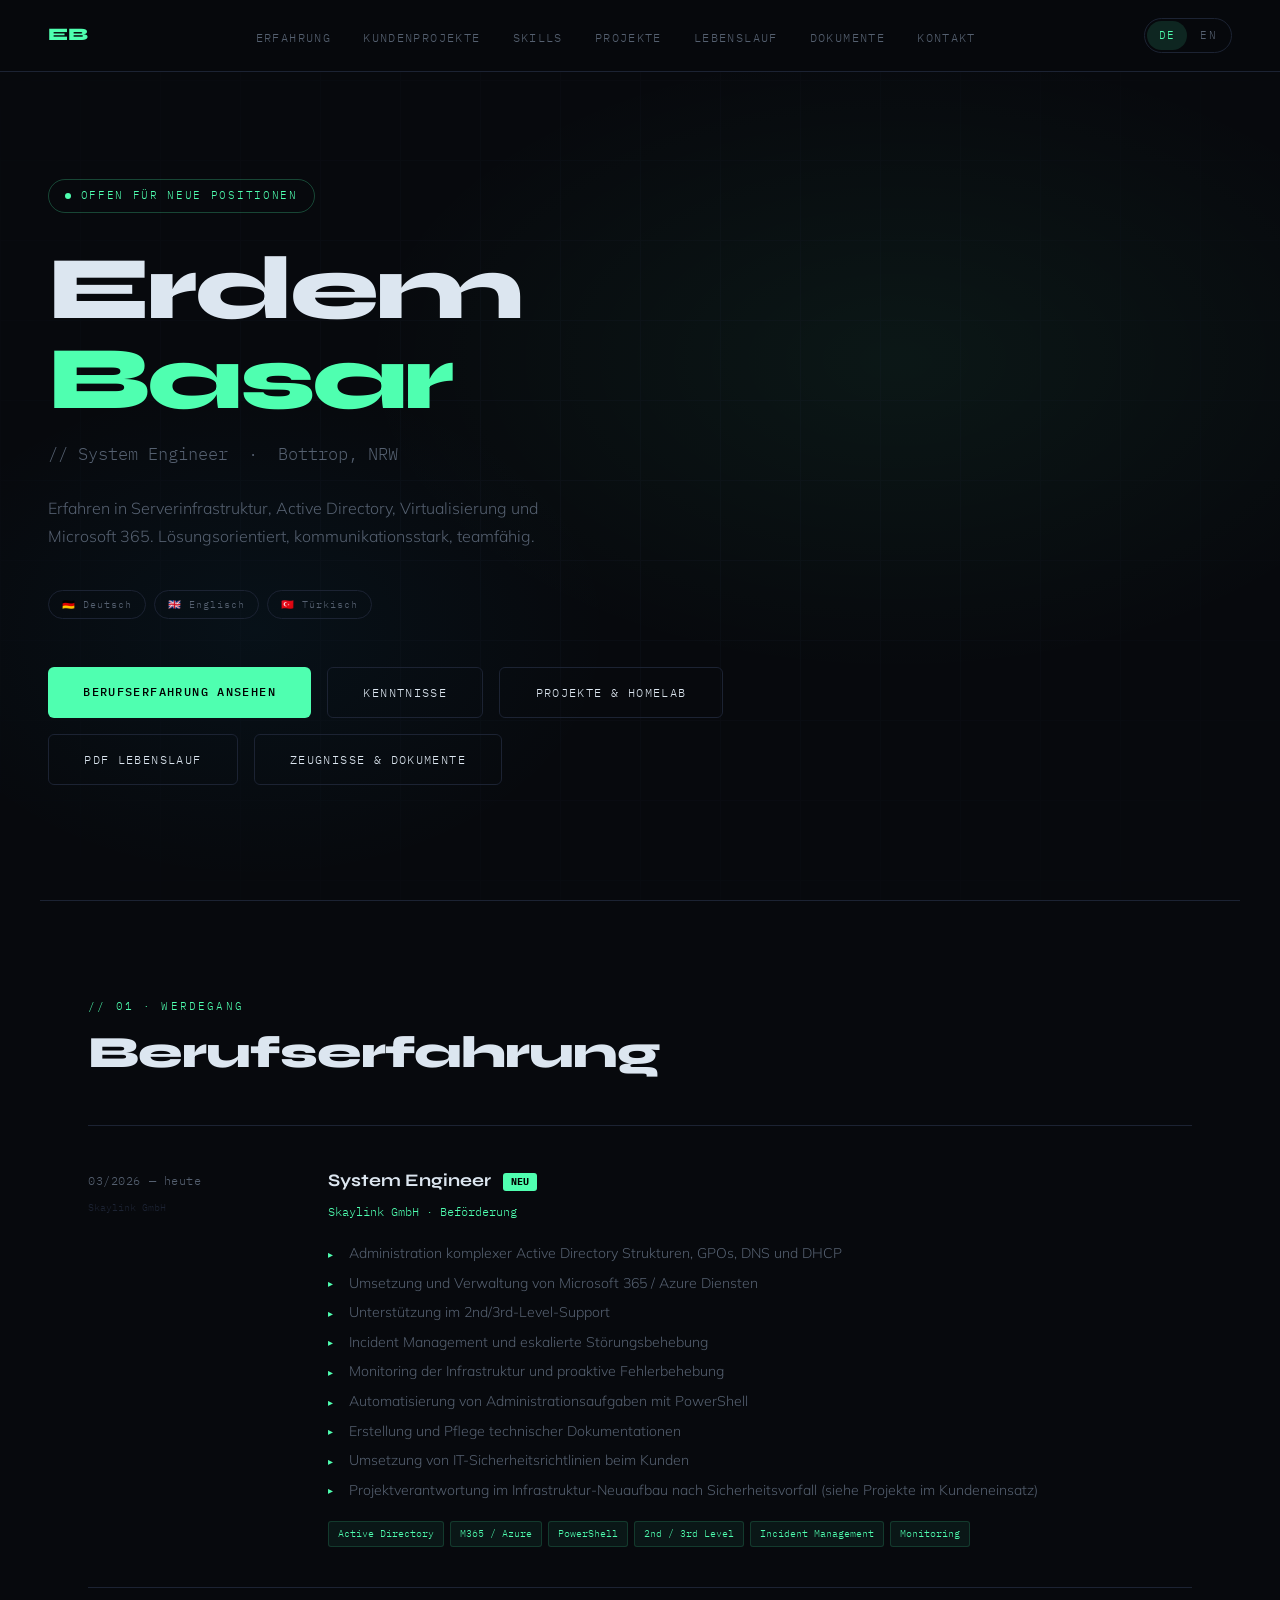
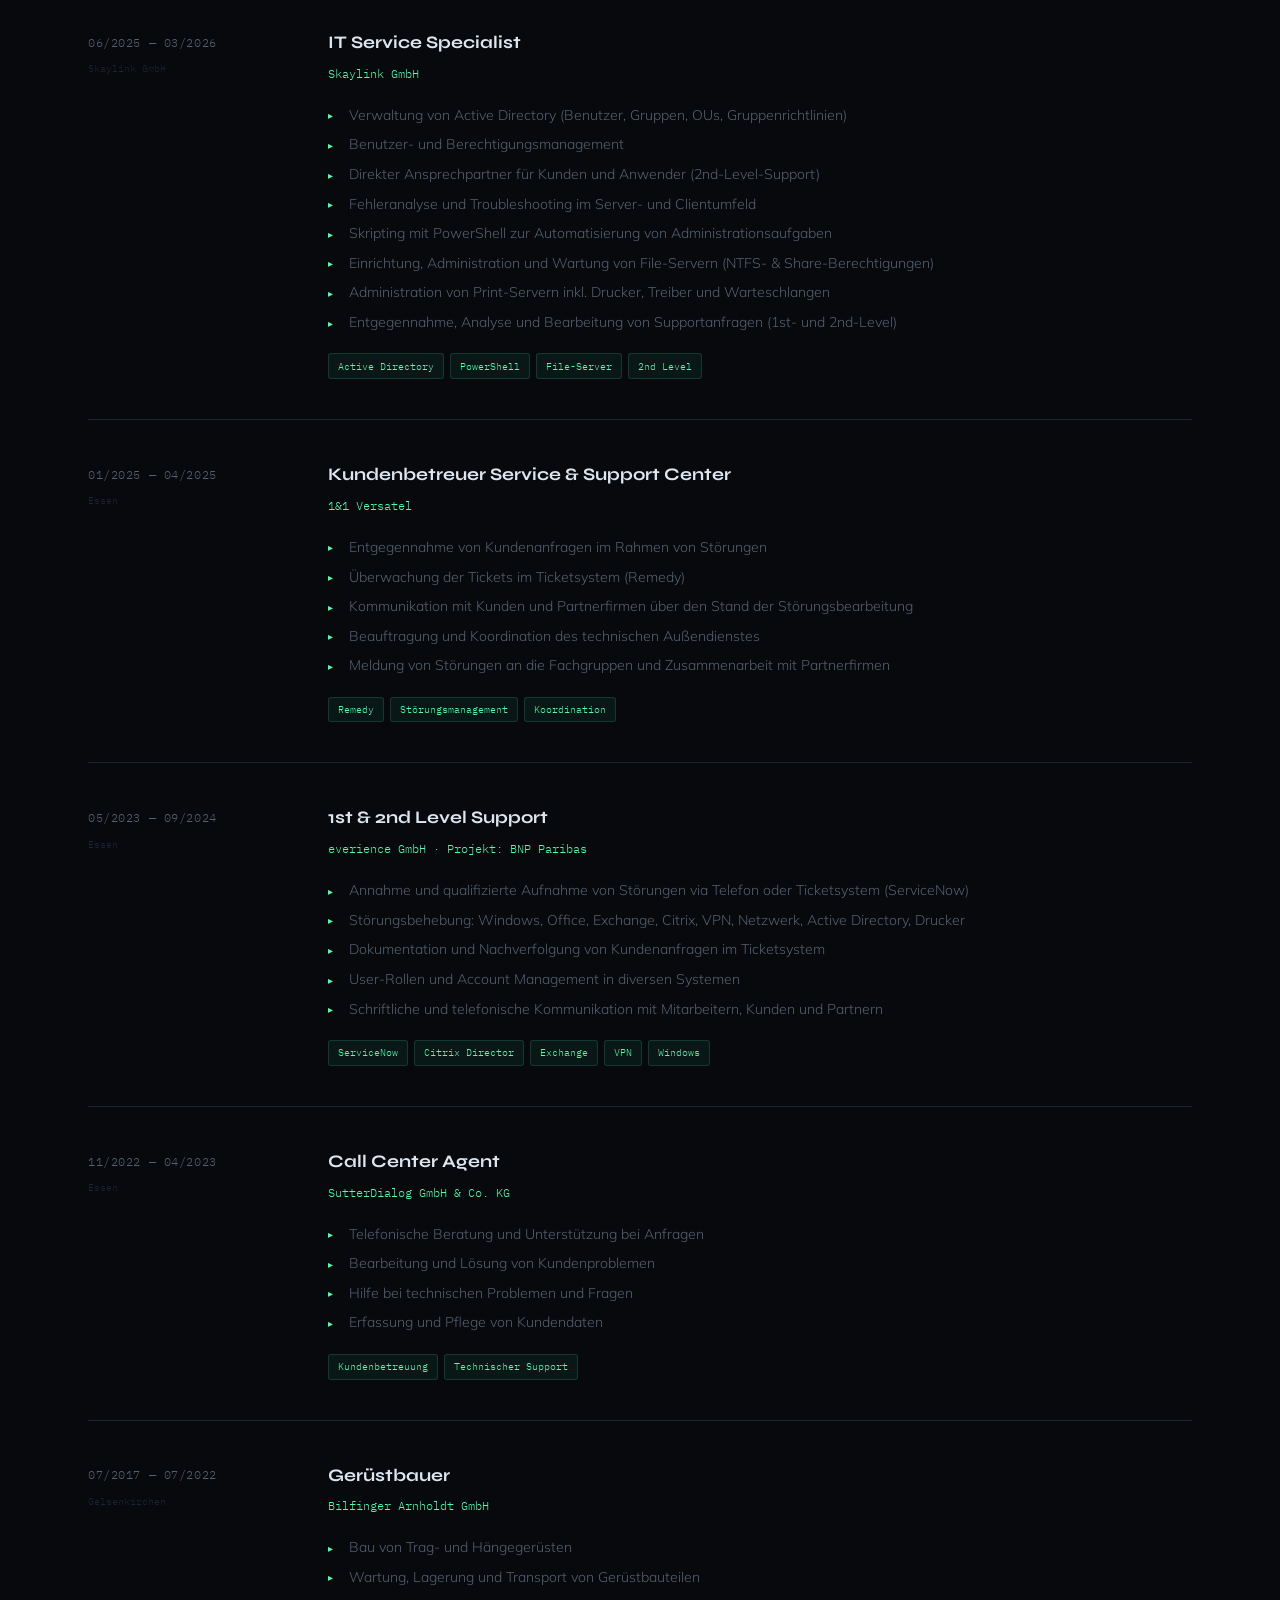
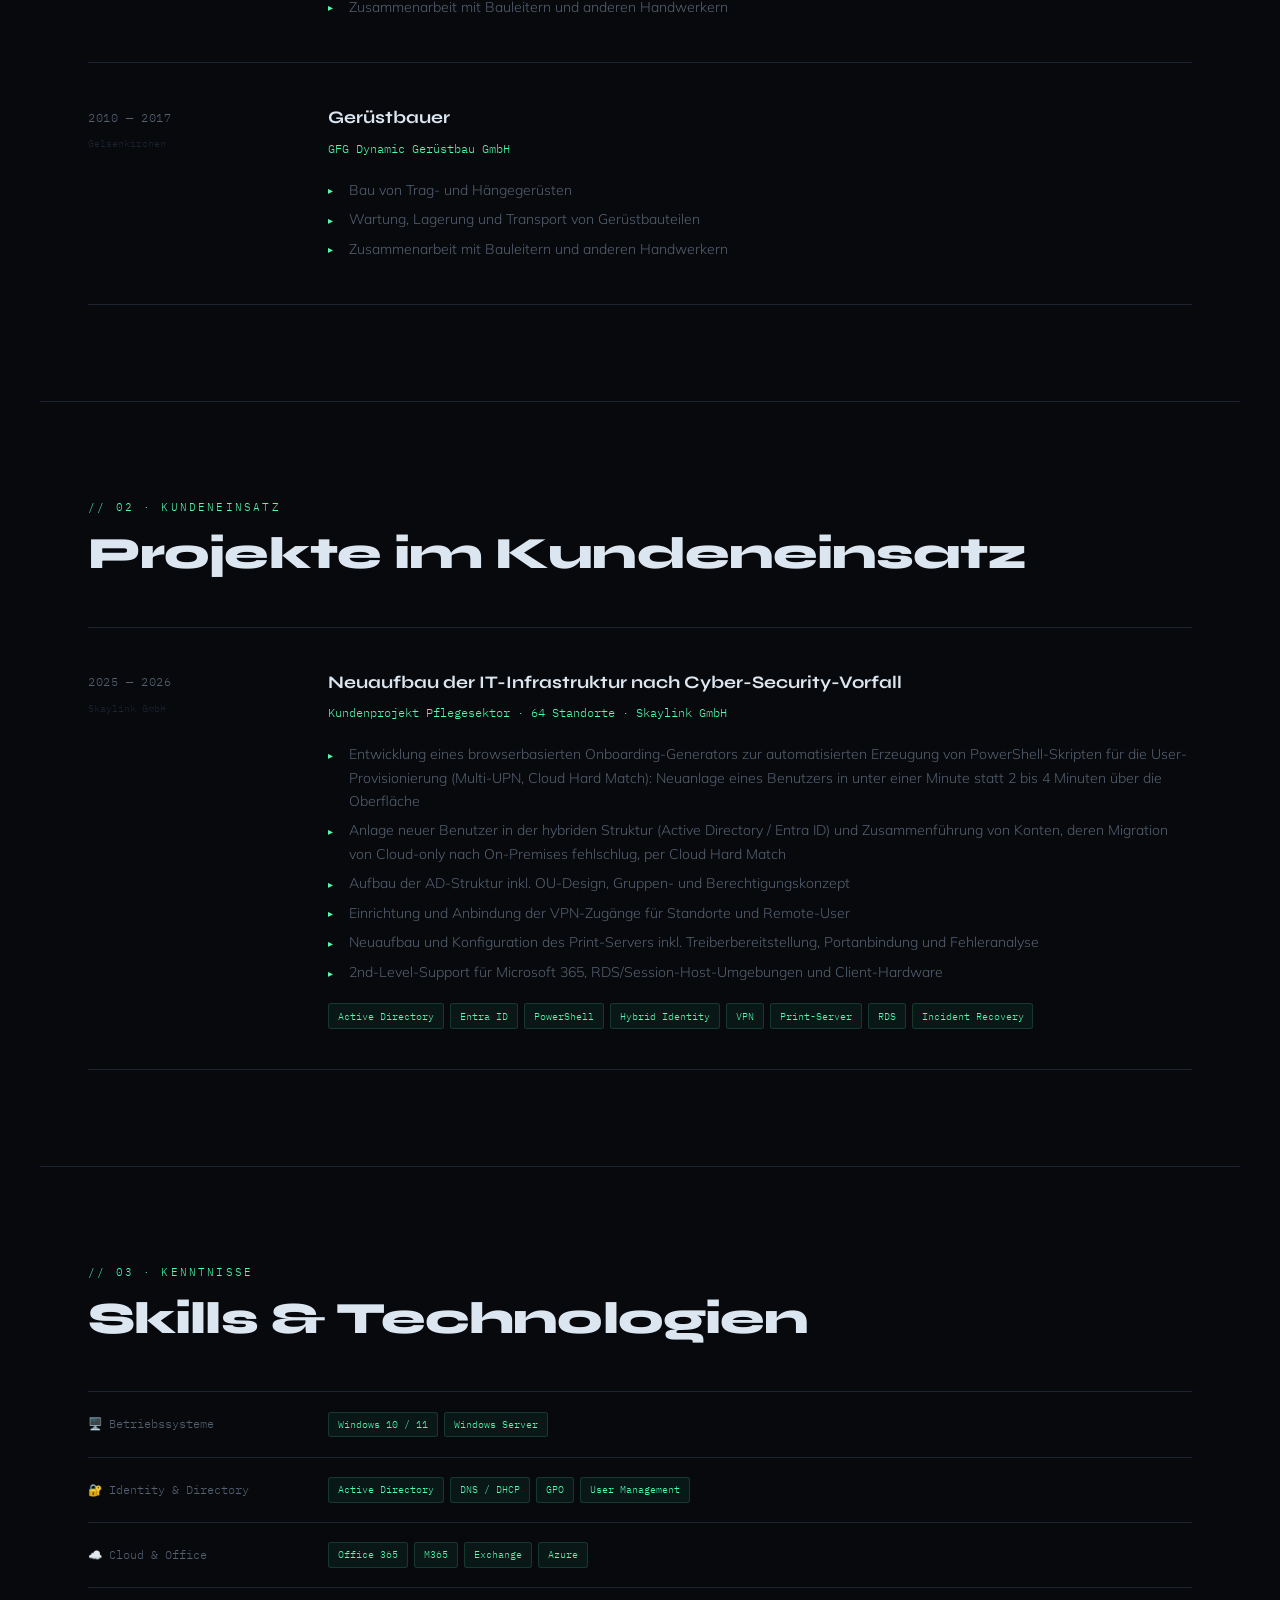
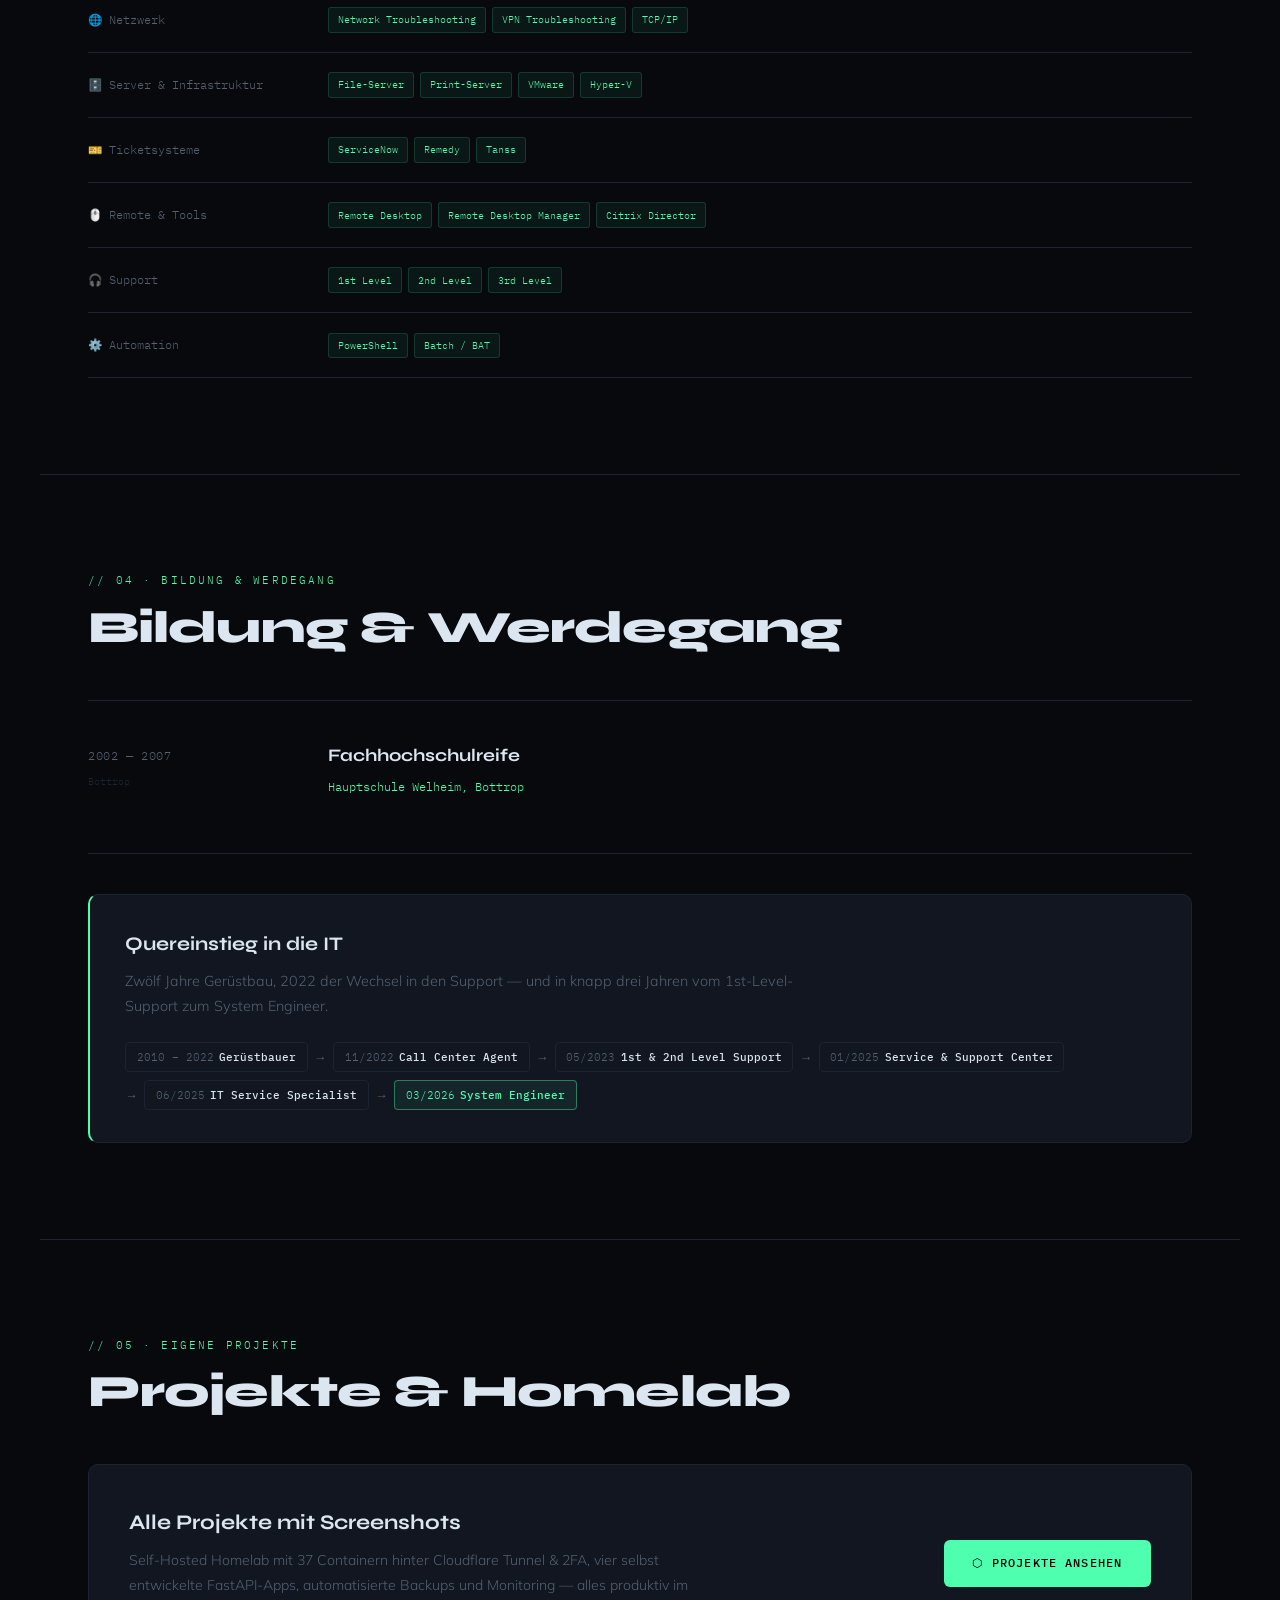
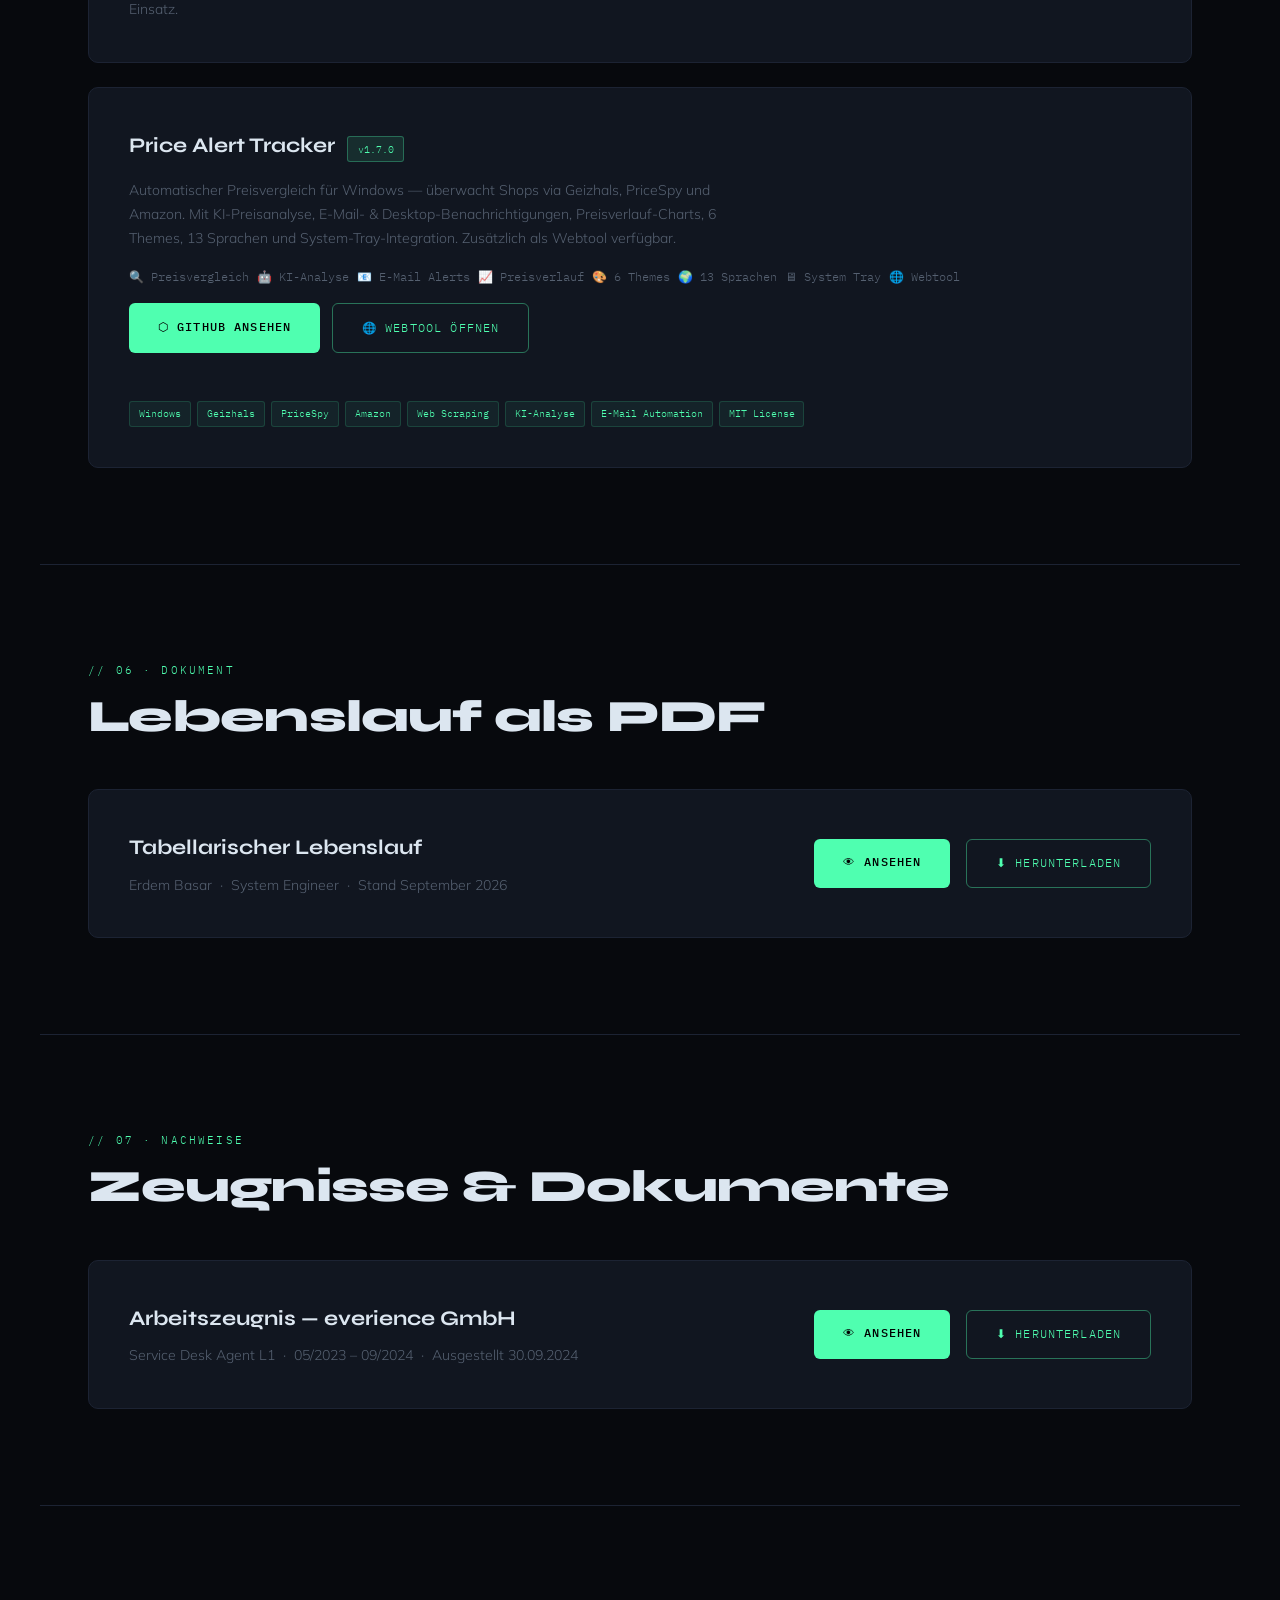
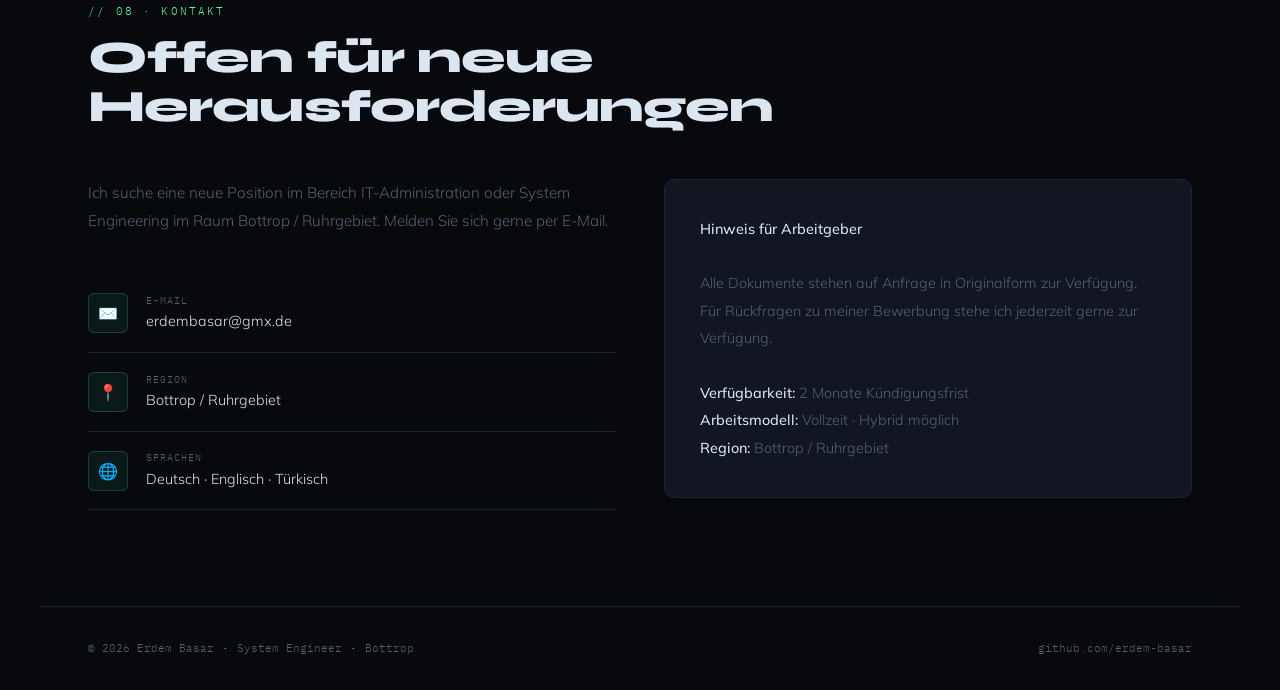
==== commit caf8265e: "Lebenslauf: Zeitersparnis Onboarding, Cloud Hard Match, Fachhochschulreife - Onboarding-Generator: N" ====
--- a/index.html
+++ b/index.html
@@ -348,8 +348,8 @@
         <div class="tl-role">Neuaufbau der IT-Infrastruktur nach Cyber-Security-Vorfall</div>
         <div class="tl-employer">Kundenprojekt Pflegesektor · 64 Standorte · Skaylink GmbH</div>
         <ul class="tl-list">
-          <li>Entwicklung eines browserbasierten Onboarding-Generators zur automatisierten Erzeugung von PowerShell-Skripten für die User-Provisionierung (Multi-UPN, Cloud-Hard-Match)</li>
-          <li>Migration der Benutzerkonten von Cloud-only in eine hybride On-Premises-Struktur (Active Directory / Entra ID)</li>
+          <li>Entwicklung eines browserbasierten Onboarding-Generators zur automatisierten Erzeugung von PowerShell-Skripten für die User-Provisionierung (Multi-UPN, Cloud Hard Match): Neuanlage eines Benutzers in unter einer Minute statt 2 bis 4 Minuten über die Oberfläche</li>
+          <li>Anlage neuer Benutzer in der hybriden Struktur (Active Directory / Entra ID) und Zusammenführung von Konten, deren Migration von Cloud-only nach On-Premises fehlschlug, per Cloud Hard Match</li>
           <li>Aufbau der AD-Struktur inkl. OU-Design, Gruppen- und Berechtigungskonzept</li>
           <li>Einrichtung und Anbindung der VPN-Zugänge für Standorte und Remote-User</li>
           <li>Neuaufbau und Konfiguration des Print-Servers inkl. Treiberbereitstellung, Portanbindung und Fehleranalyse</li>
@@ -427,7 +427,7 @@
   <div class="tl-item" style="border-top:1px solid var(--border);border-bottom:1px solid var(--border);">
     <div><div class="tl-date">2002 — 2007</div><div class="tl-loc">Bottrop</div></div>
     <div>
-      <div class="tl-role">Fachhochschulreife mit Qualifikation</div>
+      <div class="tl-role">Fachhochschulreife</div>
       <div class="tl-employer">Hauptschule Welheim, Bottrop</div>
     </div>
   </div>
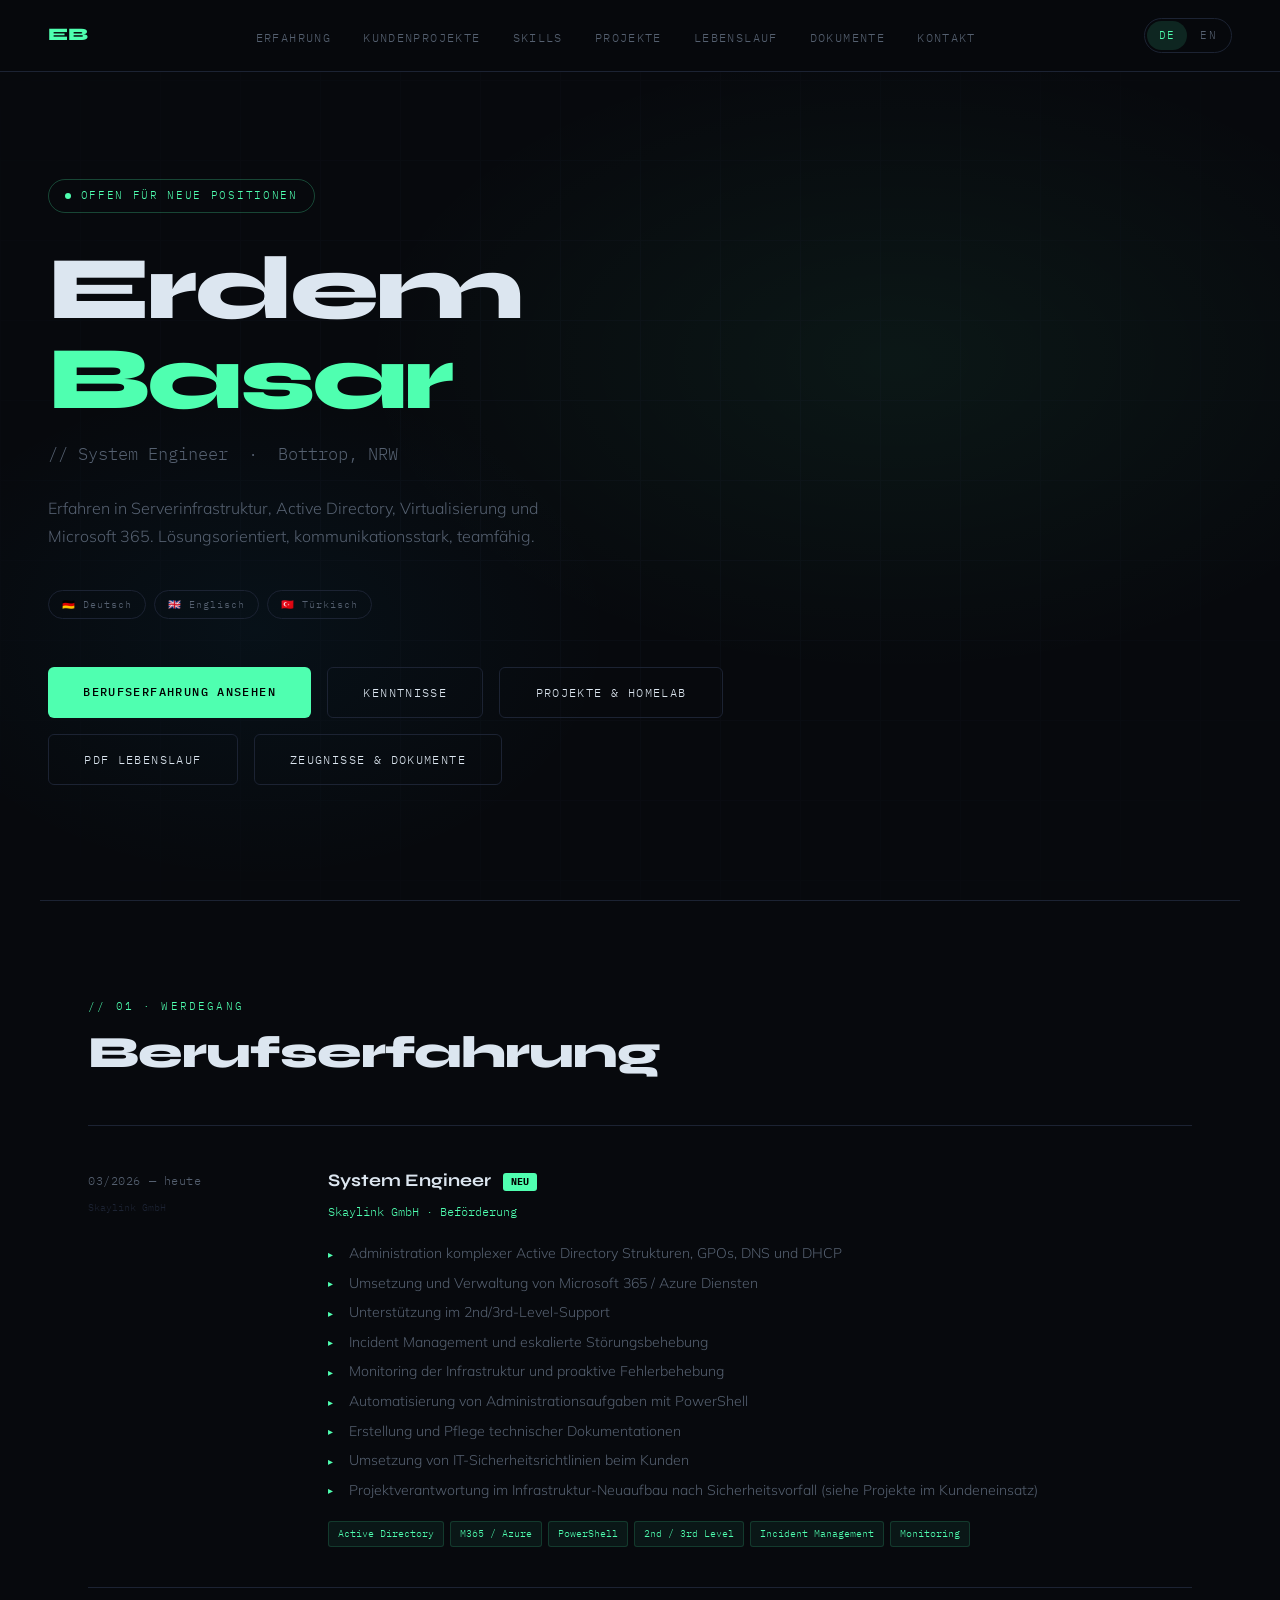
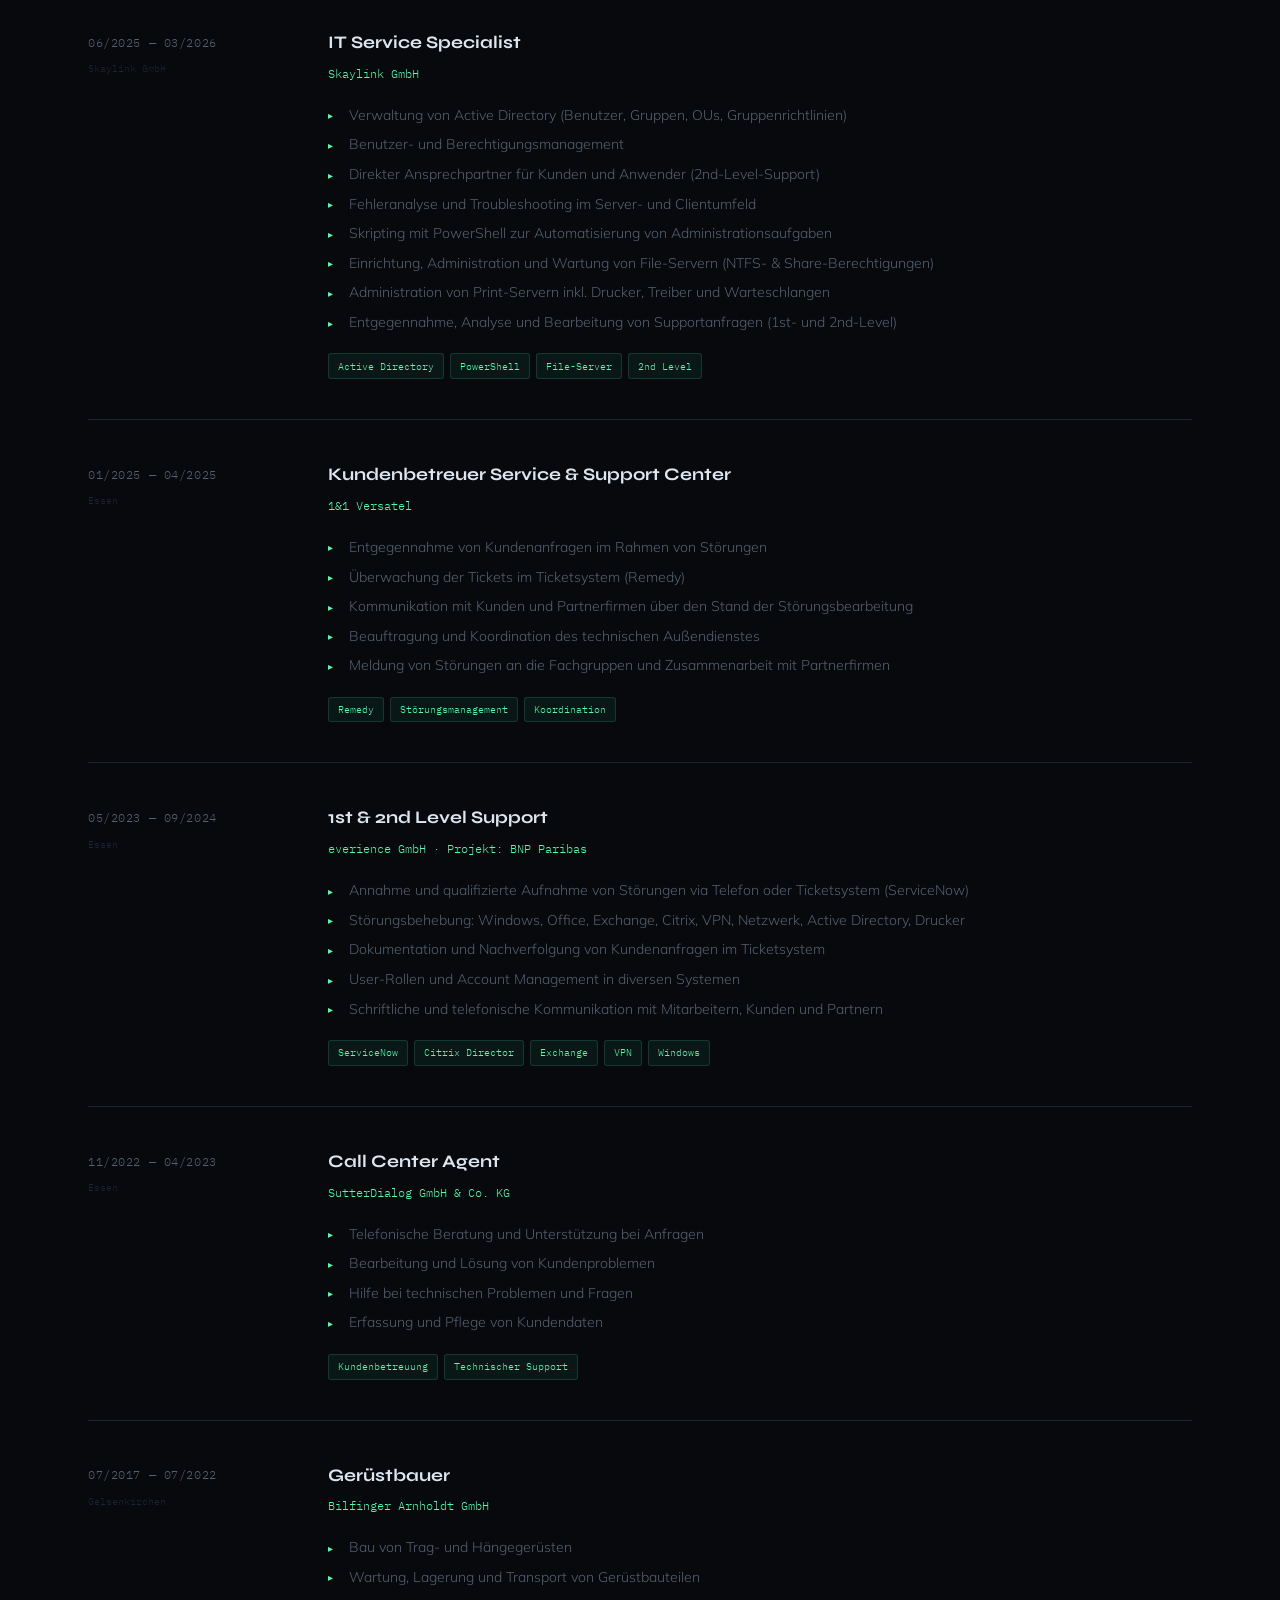
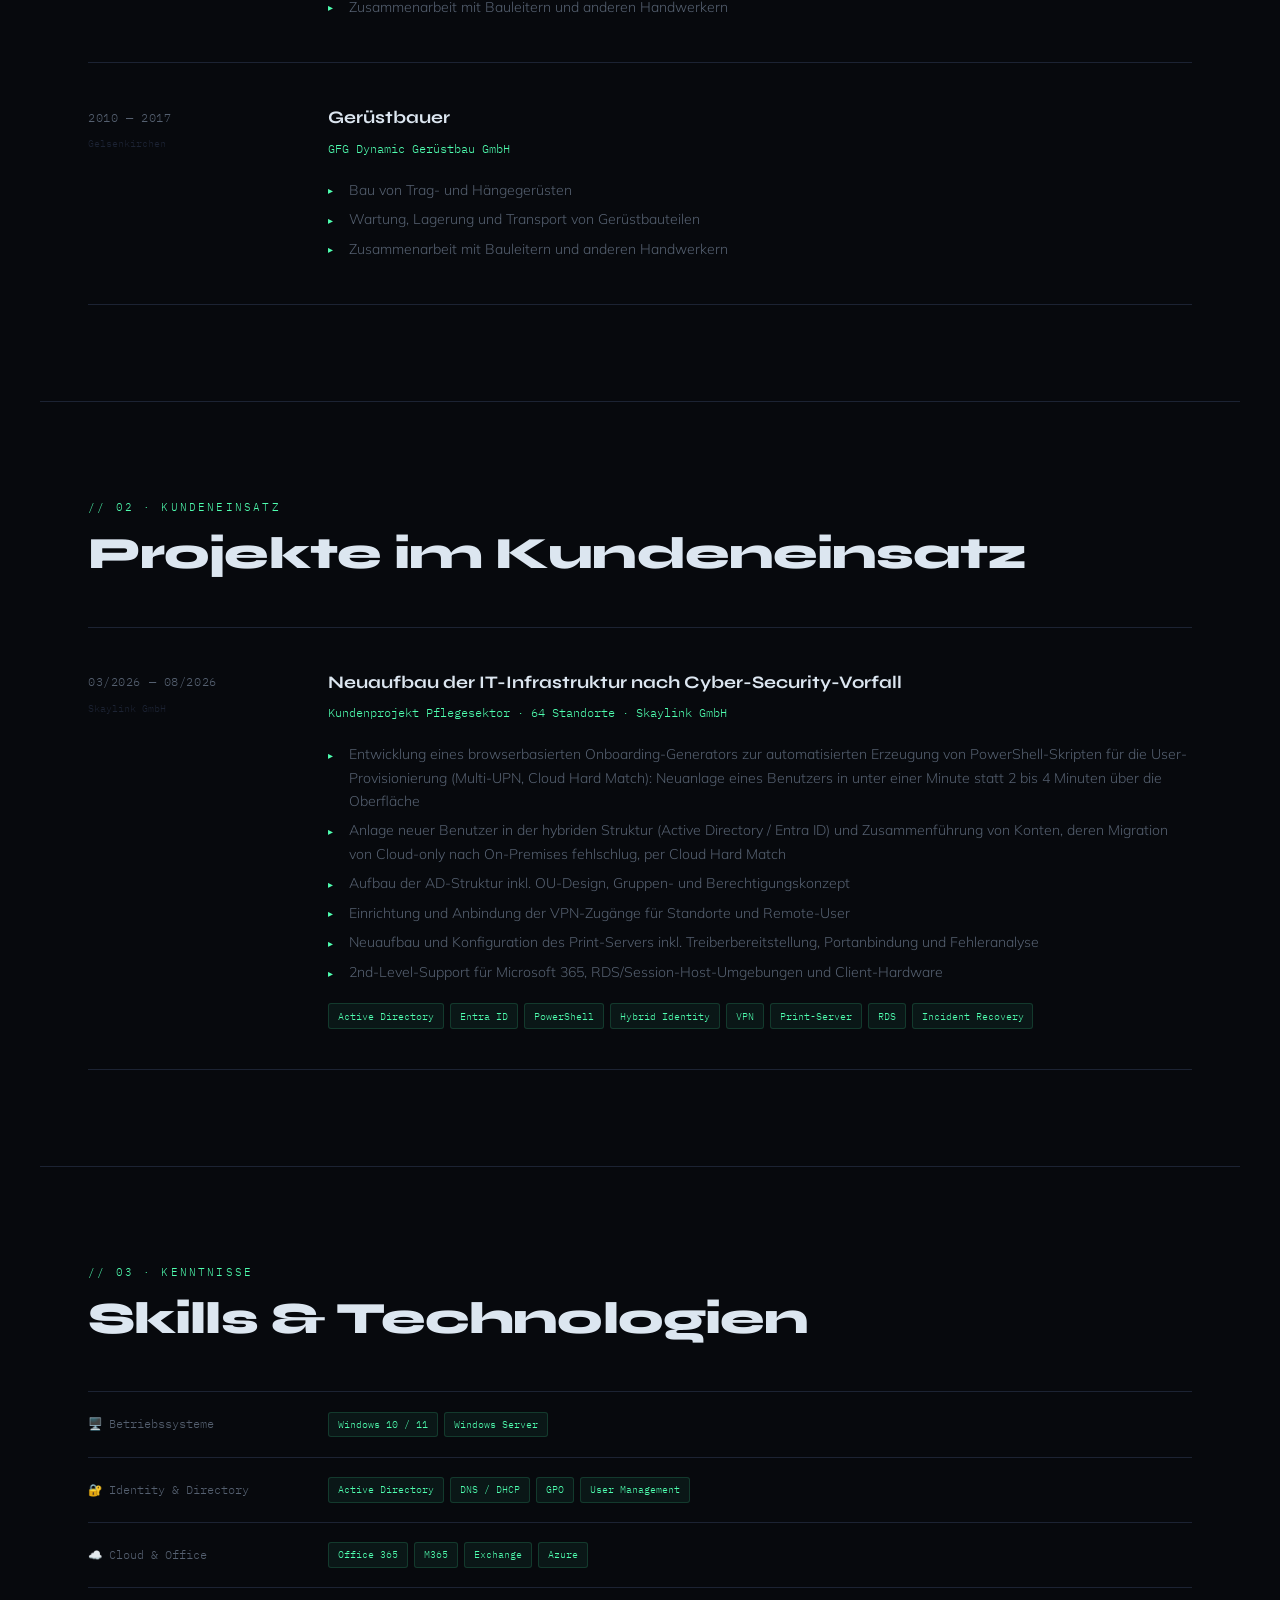
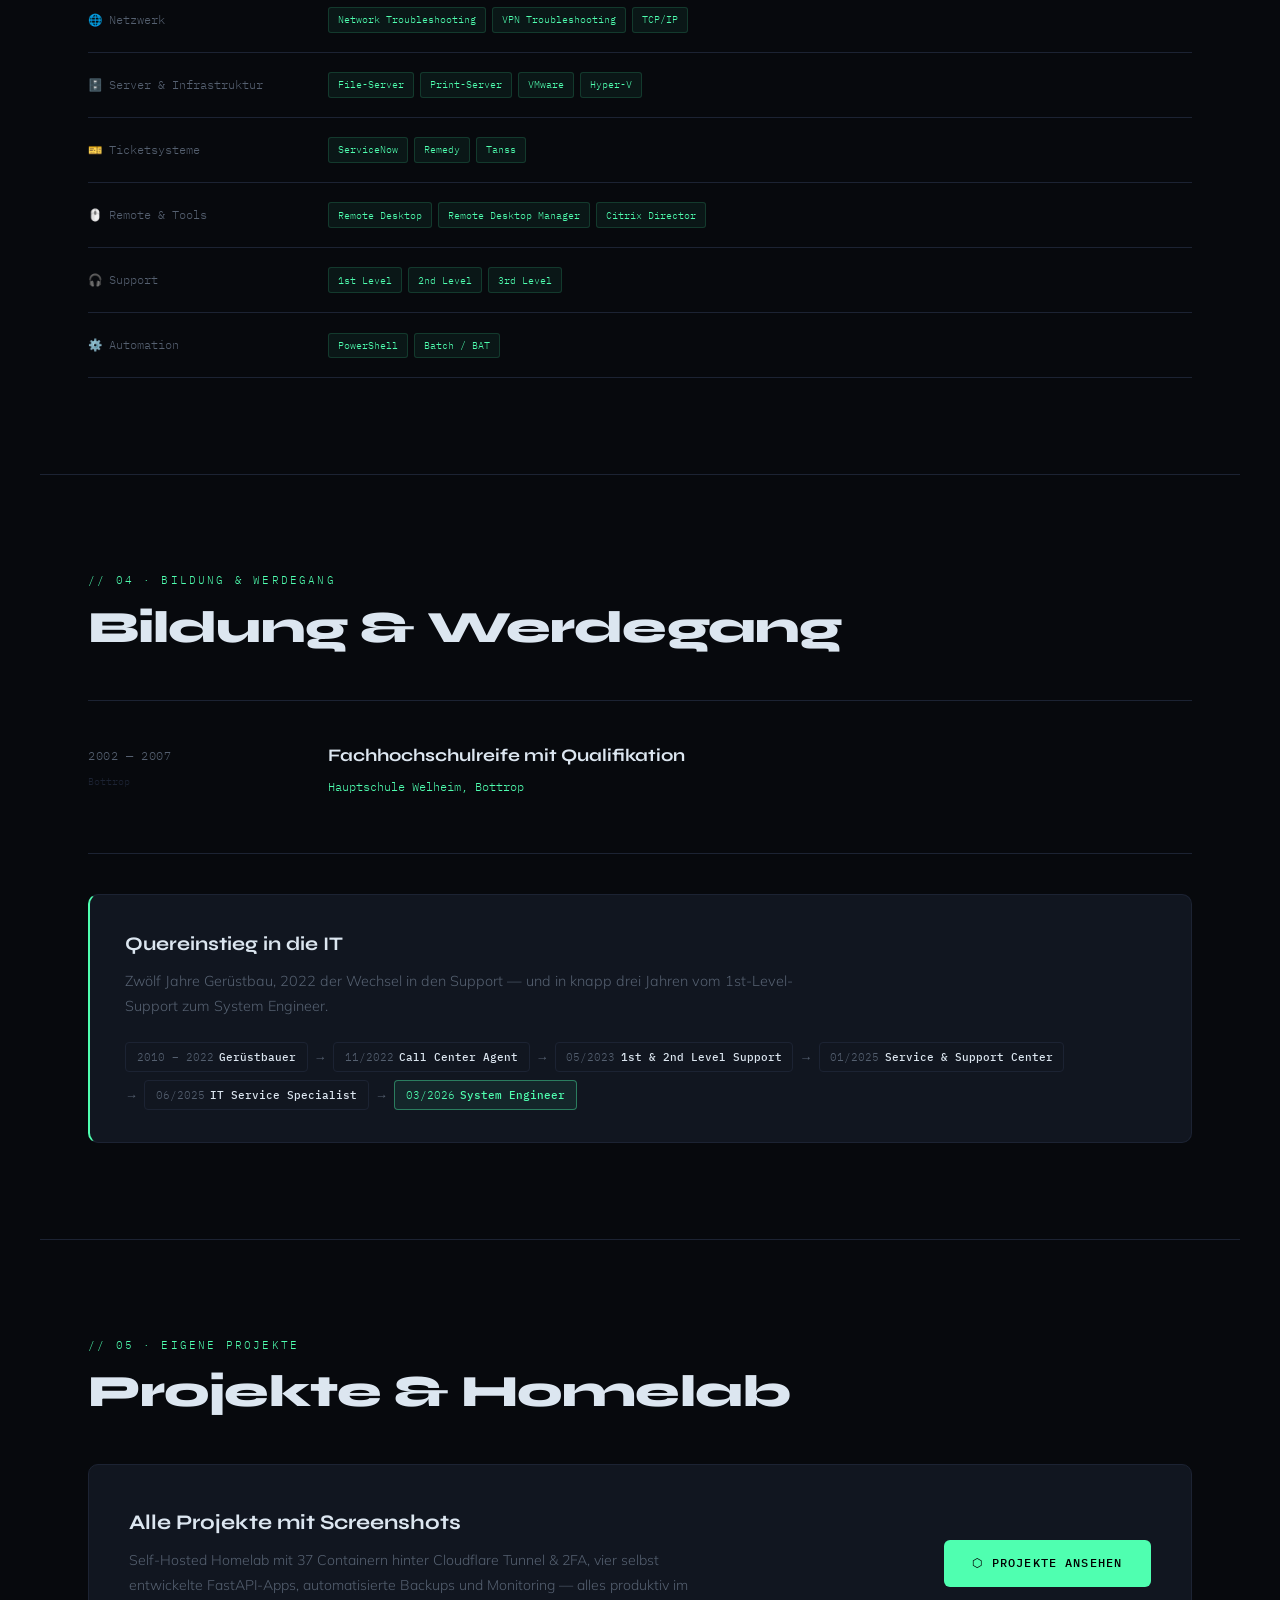
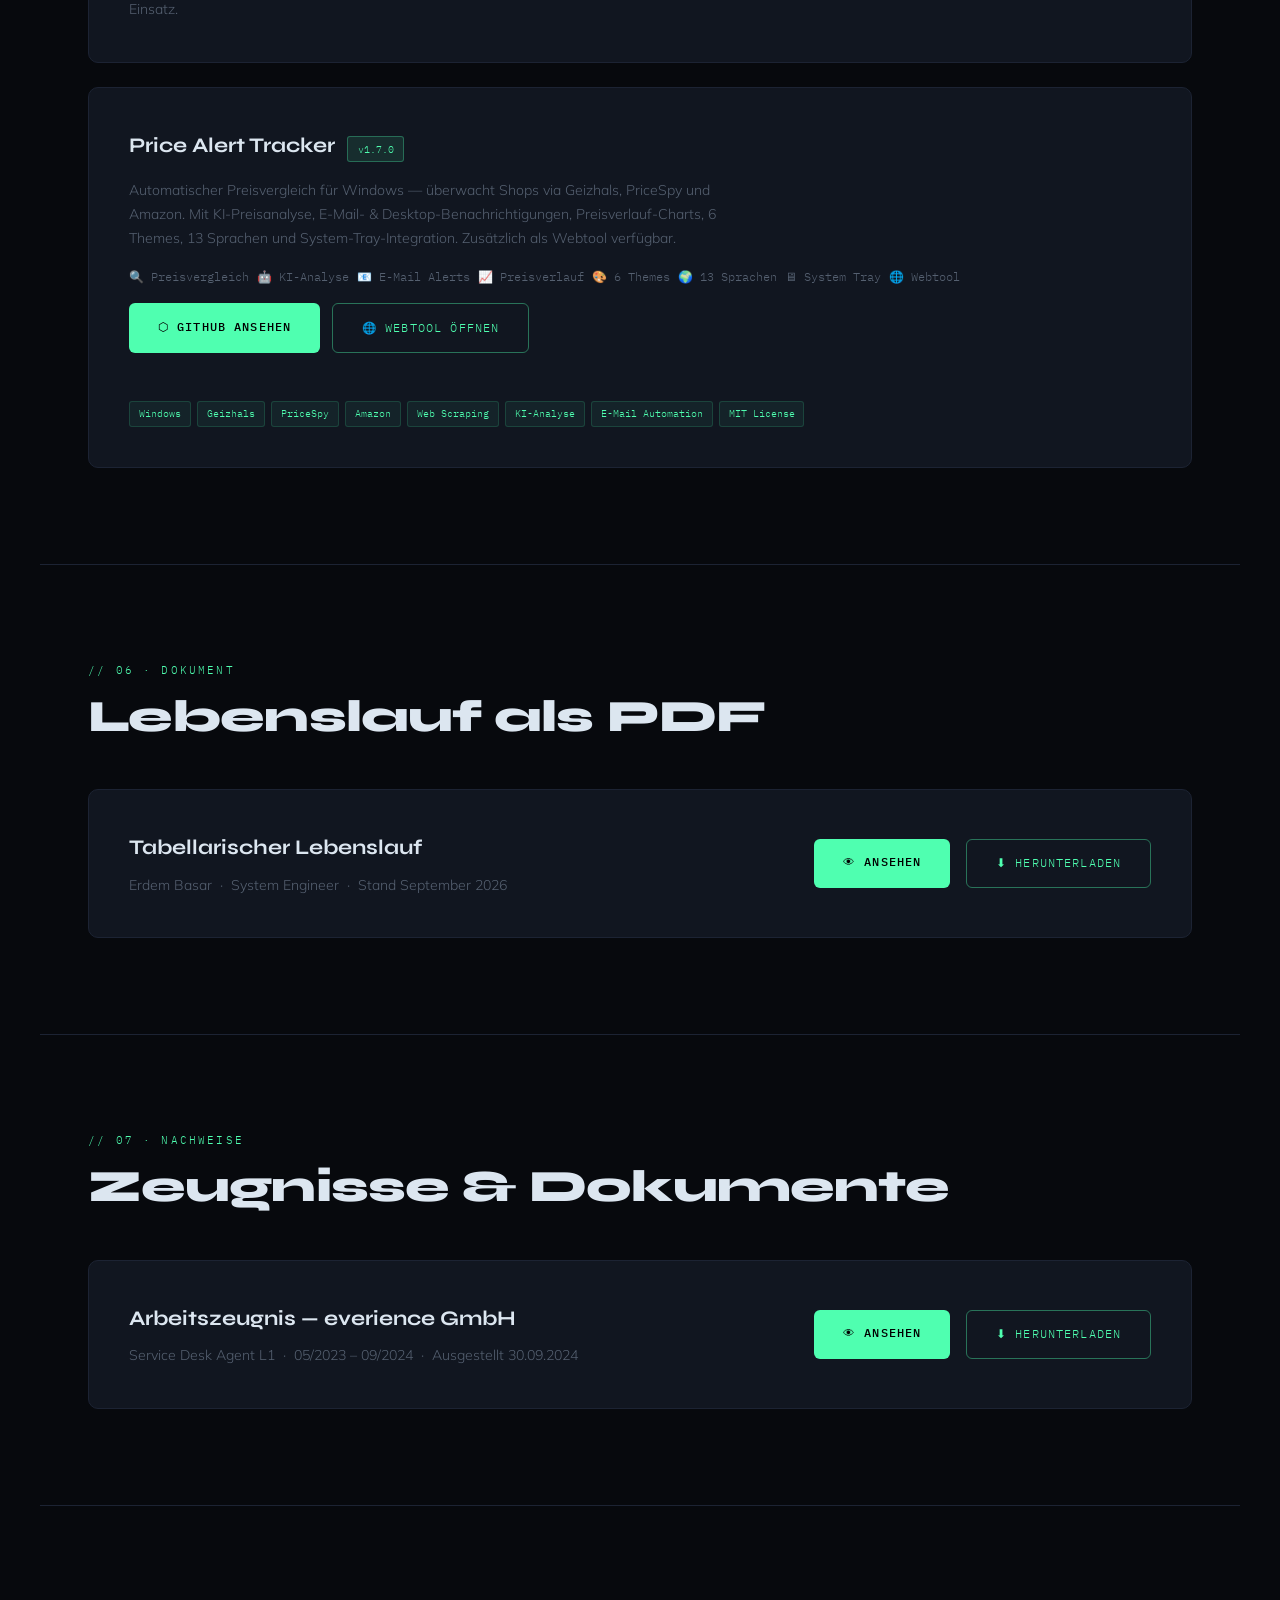
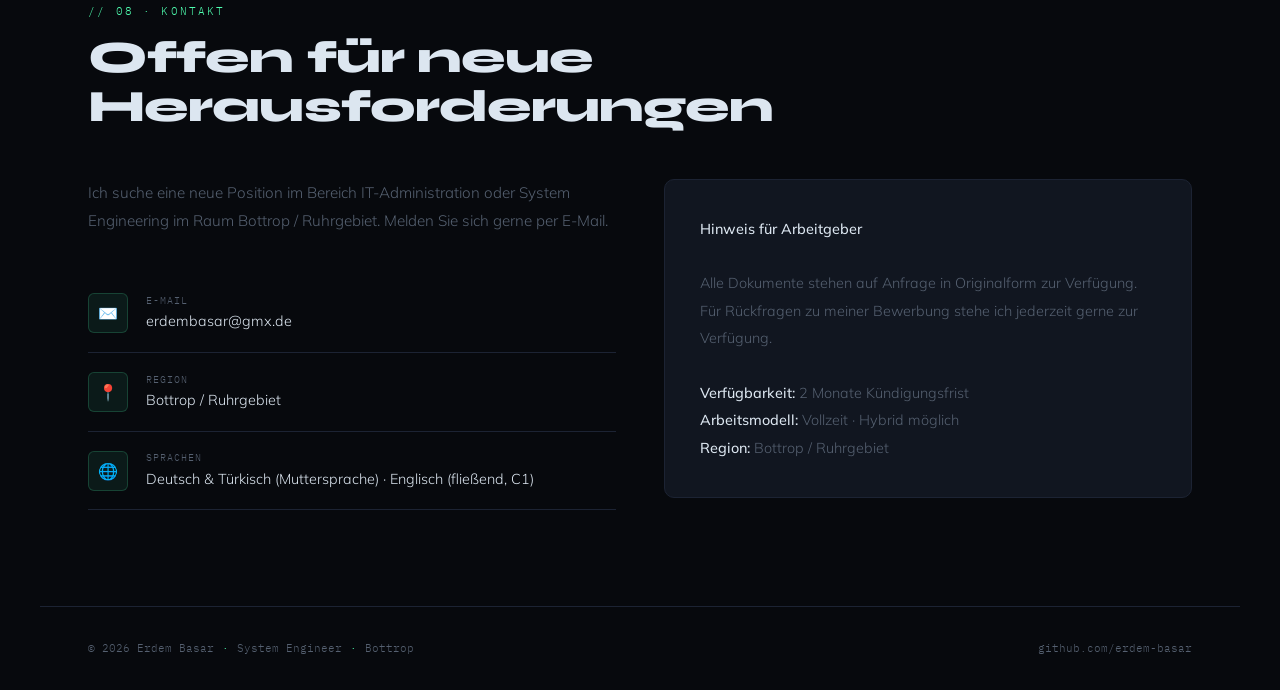
==== commit 7cbc9221: "Lebenslauf: Projektzeitraum, Qualifikationsvermerk, Sprachniveaus - Schluesselprojekt Cyber-Security" ====
--- a/index.html
+++ b/index.html
@@ -343,7 +343,7 @@
   <div class="timeline">
 
     <div class="tl-item reveal">
-      <div><div class="tl-date">2025 — 2026</div><div class="tl-loc">Skaylink GmbH</div></div>
+      <div><div class="tl-date">03/2026 — 08/2026</div><div class="tl-loc">Skaylink GmbH</div></div>
       <div>
         <div class="tl-role">Neuaufbau der IT-Infrastruktur nach Cyber-Security-Vorfall</div>
         <div class="tl-employer">Kundenprojekt Pflegesektor · 64 Standorte · Skaylink GmbH</div>
@@ -427,7 +427,7 @@
   <div class="tl-item" style="border-top:1px solid var(--border);border-bottom:1px solid var(--border);">
     <div><div class="tl-date">2002 — 2007</div><div class="tl-loc">Bottrop</div></div>
     <div>
-      <div class="tl-role">Fachhochschulreife</div>
+      <div class="tl-role">Fachhochschulreife mit Qualifikation</div>
       <div class="tl-employer">Hauptschule Welheim, Bottrop</div>
     </div>
   </div>
@@ -570,7 +570,7 @@
         <div class="contact-icon">🌐</div>
         <div>
           <div class="contact-lbl">Sprachen</div>
-          <div class="contact-val">Deutsch · Englisch · Türkisch</div>
+          <div class="contact-val">Deutsch &amp; Türkisch (Muttersprache) · Englisch (fließend, C1)</div>
         </div>
       </div>
     </div>
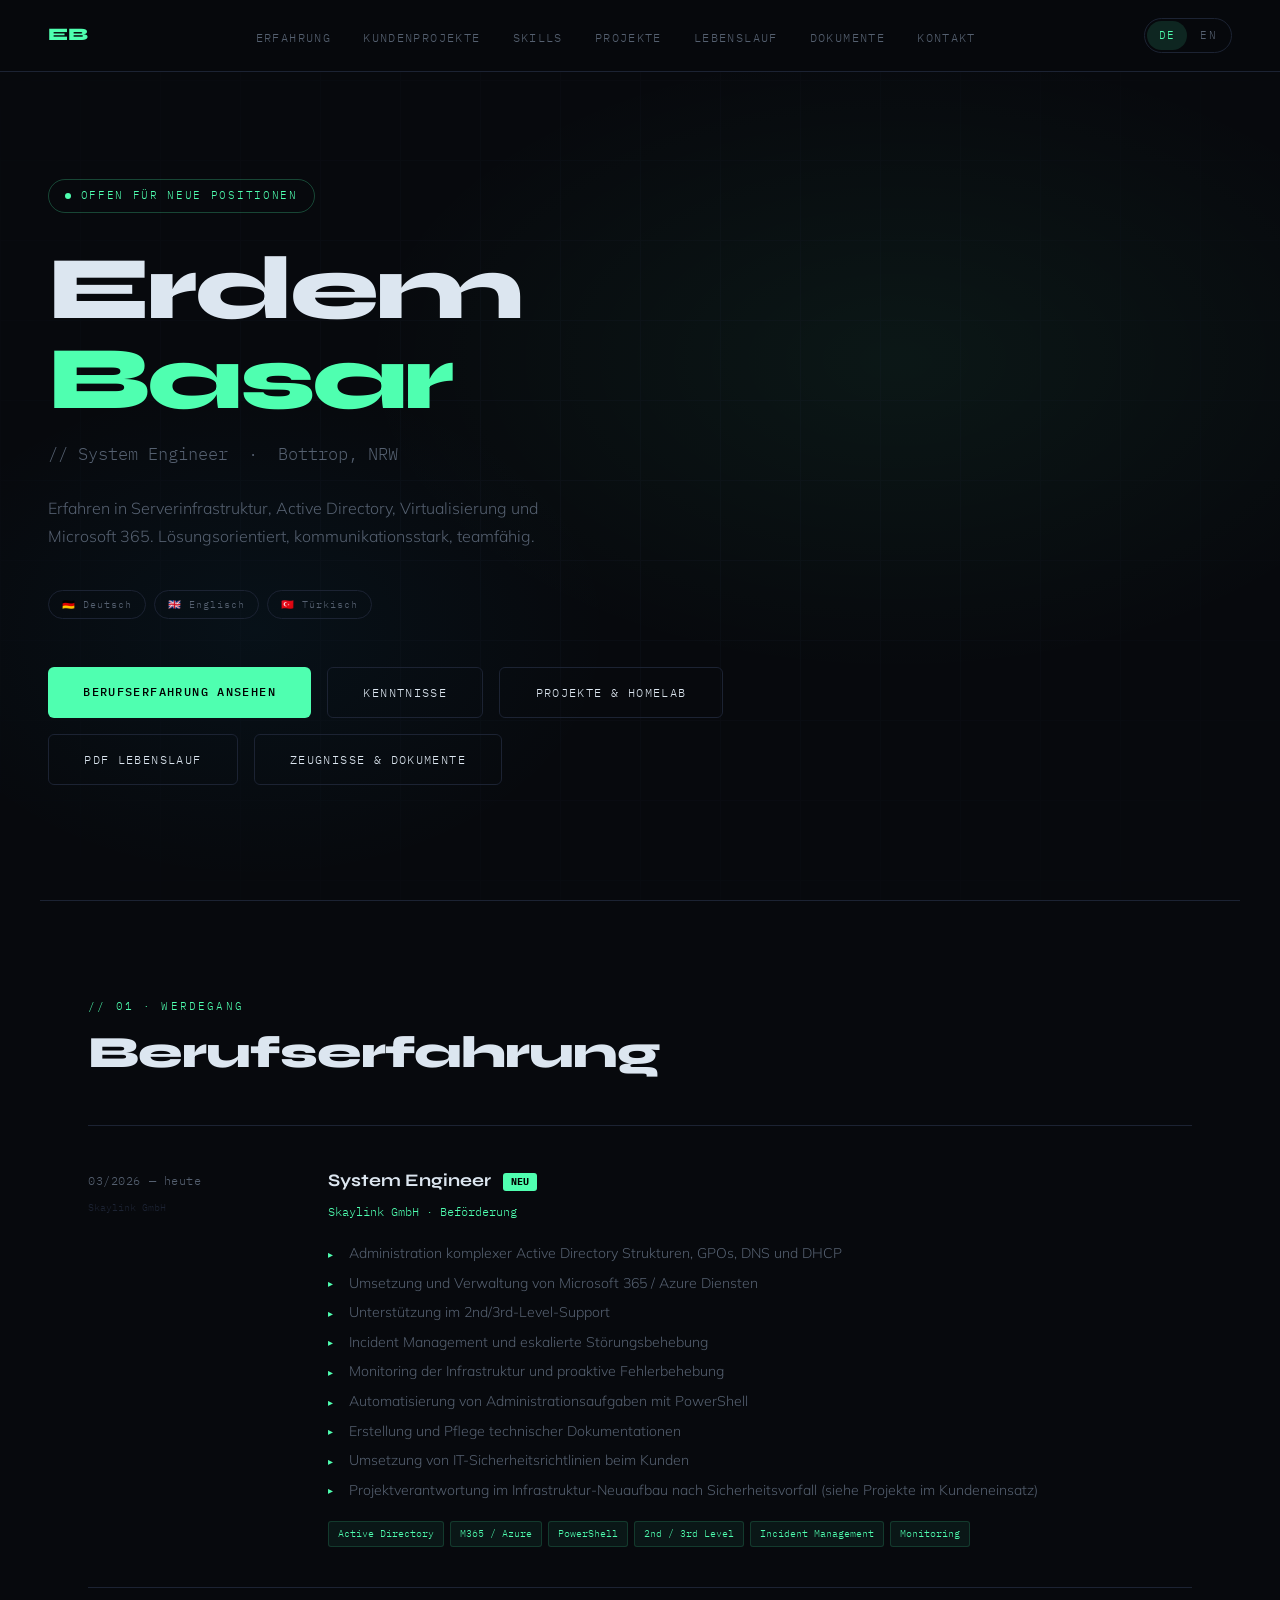
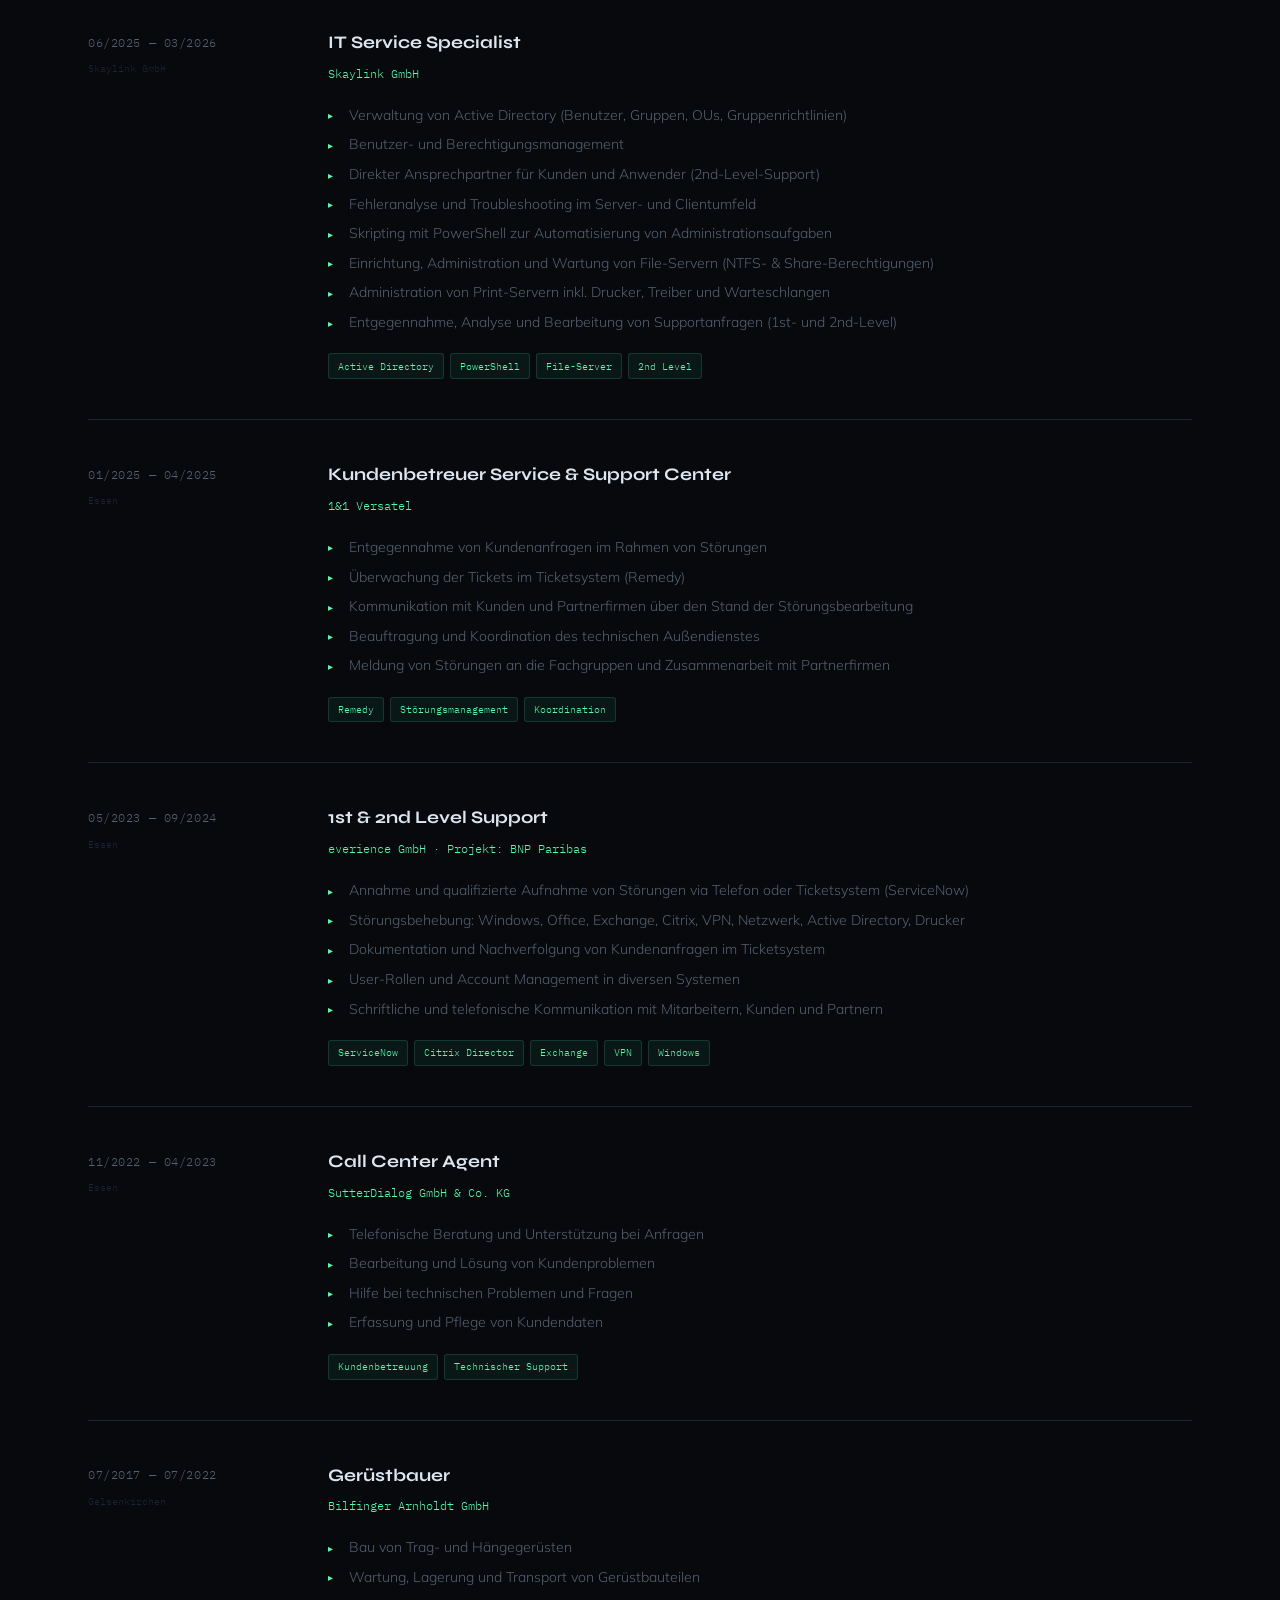
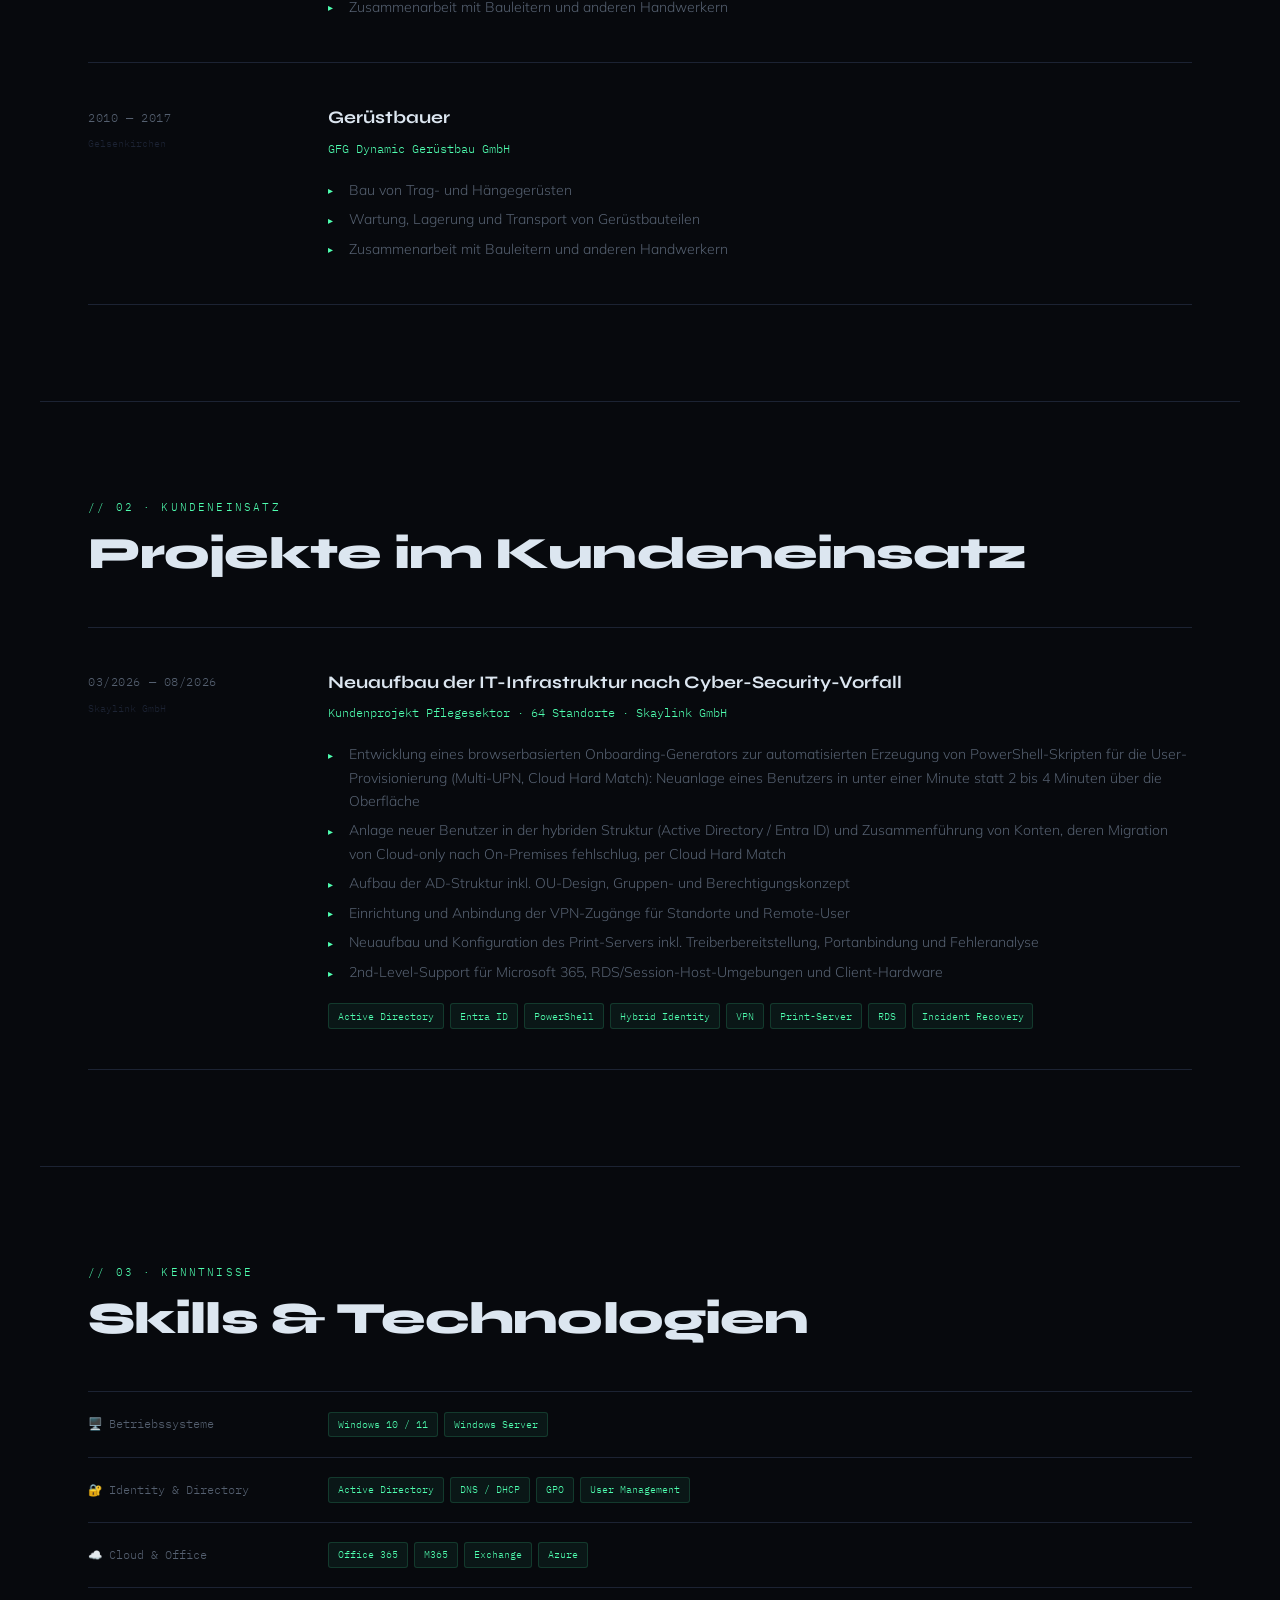
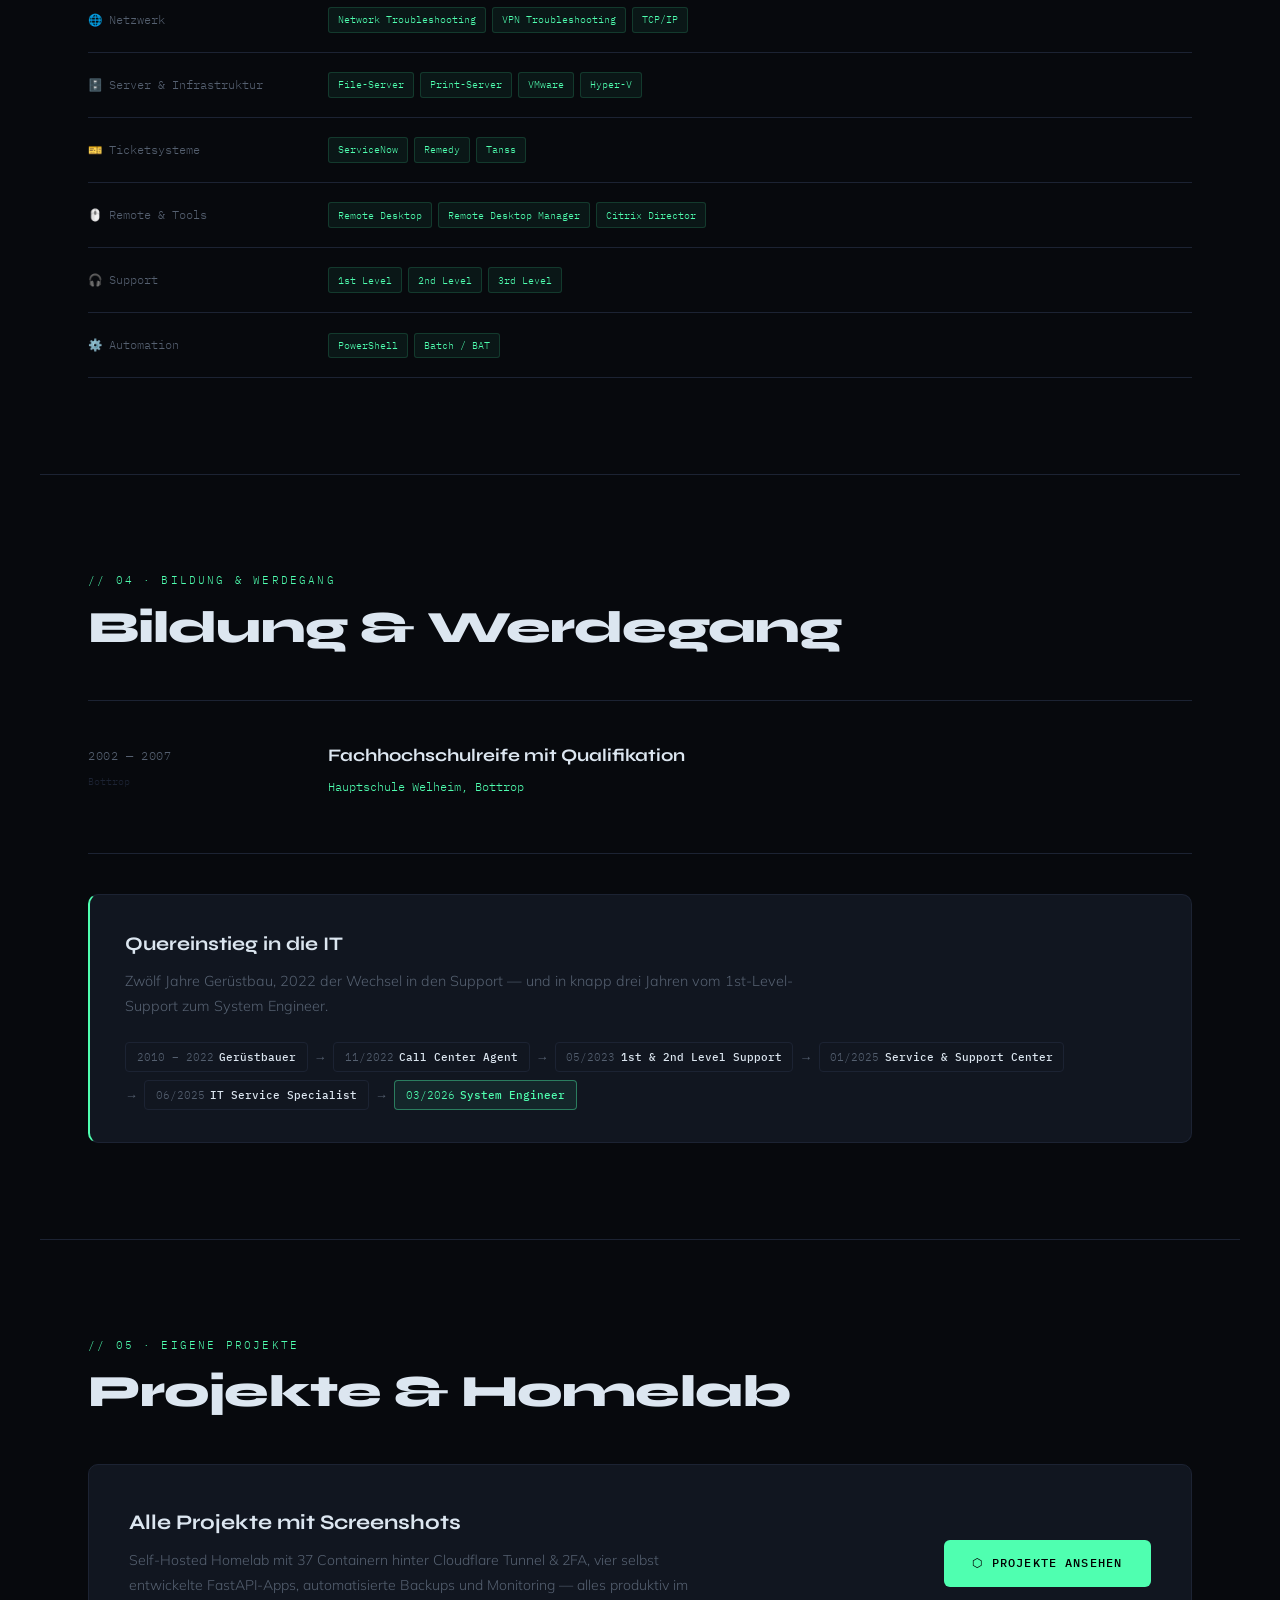
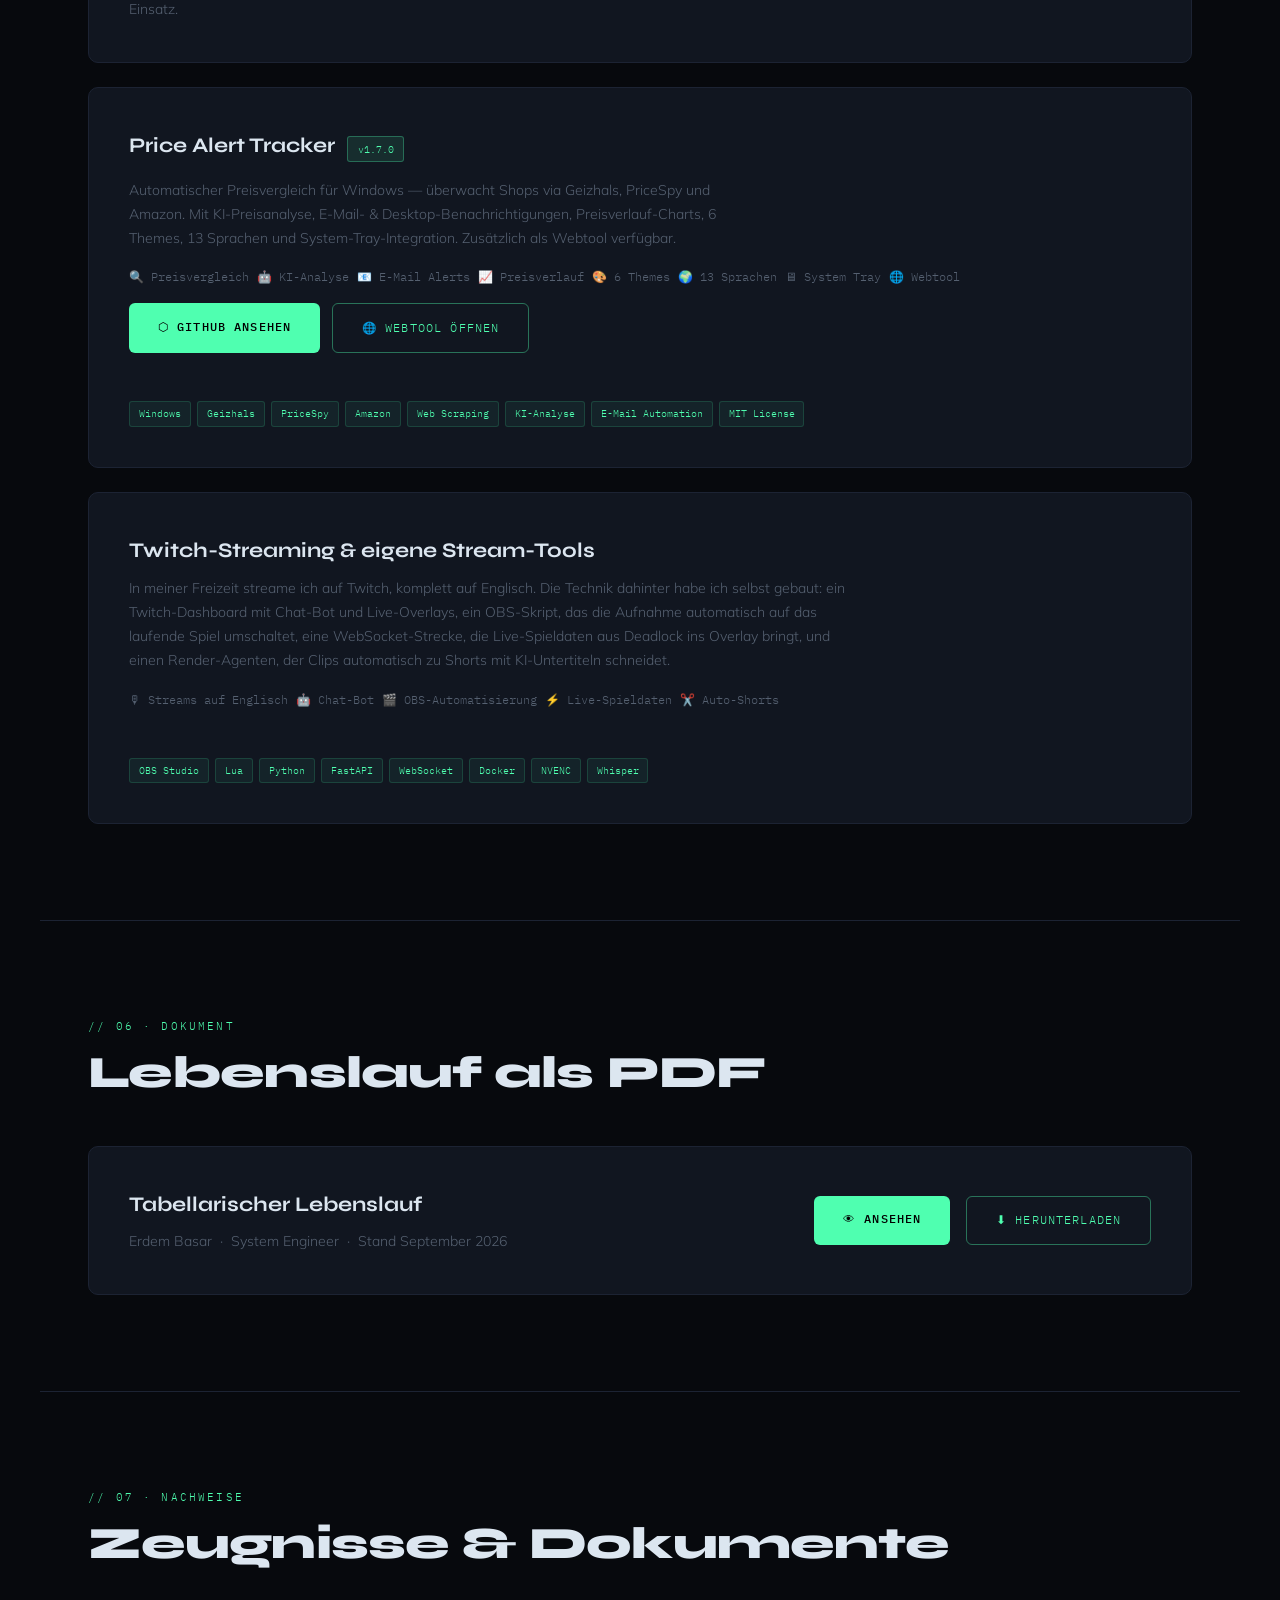
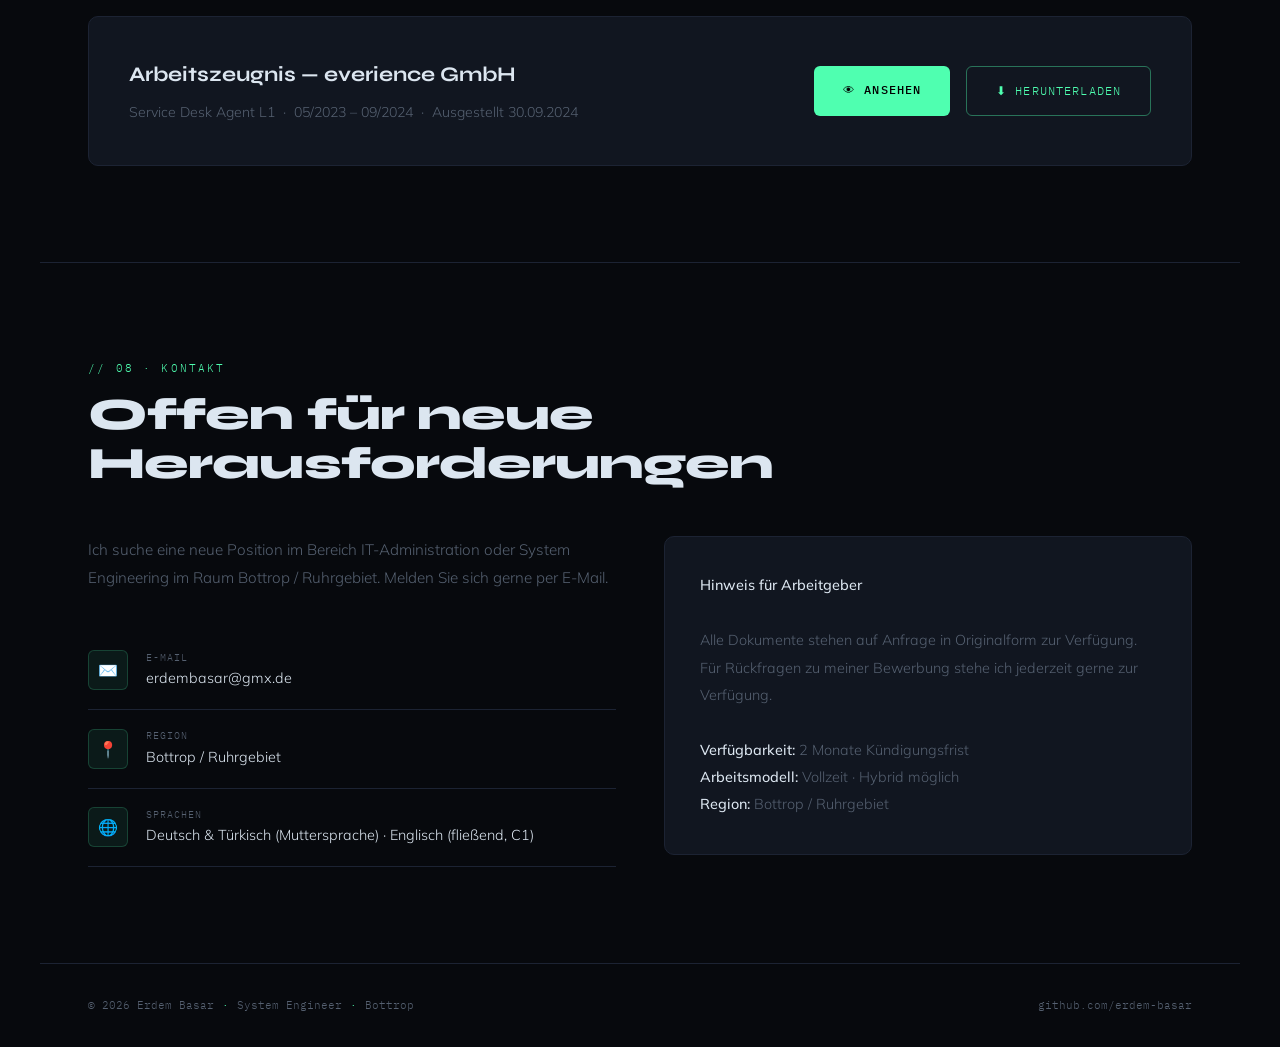
==== commit f58b84b2: "Twitch-Streaming und eigene Stream-Tools ergaenzt - Website (DE + EN): neuer Block unter Projekte & " ====
--- a/index.html
+++ b/index.html
@@ -495,6 +495,29 @@
       <span class="tl-tag">MIT License</span>
     </div>
   </div>
+  <div class="pdf-box reveal-scale" style="flex-direction:column; align-items:flex-start; gap:2rem; margin-top:1.5rem;">
+    <div>
+      <h3 style="font-family:var(--syne); font-size:1.3rem; font-weight:700; margin-bottom:.5rem;">Twitch-Streaming &amp; eigene Stream-Tools</h3>
+      <p style="font-size:.88rem; color:var(--muted); max-width:720px; line-height:1.7; margin-bottom:1rem;">In meiner Freizeit streame ich auf Twitch, komplett auf Englisch. Die Technik dahinter habe ich selbst gebaut: ein Twitch-Dashboard mit Chat-Bot und Live-Overlays, ein OBS-Skript, das die Aufnahme automatisch auf das laufende Spiel umschaltet, eine WebSocket-Strecke, die Live-Spieldaten aus Deadlock ins Overlay bringt, und einen Render-Agenten, der Clips automatisch zu Shorts mit KI-Untertiteln schneidet.</p>
+      <div style="display:flex; flex-wrap:wrap; gap:.5rem; font-size:.75rem; color:var(--muted); font-family:var(--mono);">
+        <span>🎙 Streams auf Englisch</span>
+        <span>🤖 Chat-Bot</span>
+        <span>🎬 OBS-Automatisierung</span>
+        <span>⚡ Live-Spieldaten</span>
+        <span>✂️ Auto-Shorts</span>
+      </div>
+    </div>
+    <div class="tl-tags">
+      <span class="tl-tag">OBS Studio</span>
+      <span class="tl-tag">Lua</span>
+      <span class="tl-tag">Python</span>
+      <span class="tl-tag">FastAPI</span>
+      <span class="tl-tag">WebSocket</span>
+      <span class="tl-tag">Docker</span>
+      <span class="tl-tag">NVENC</span>
+      <span class="tl-tag">Whisper</span>
+    </div>
+  </div>
 </div>
 
 <div class="divider"></div>
